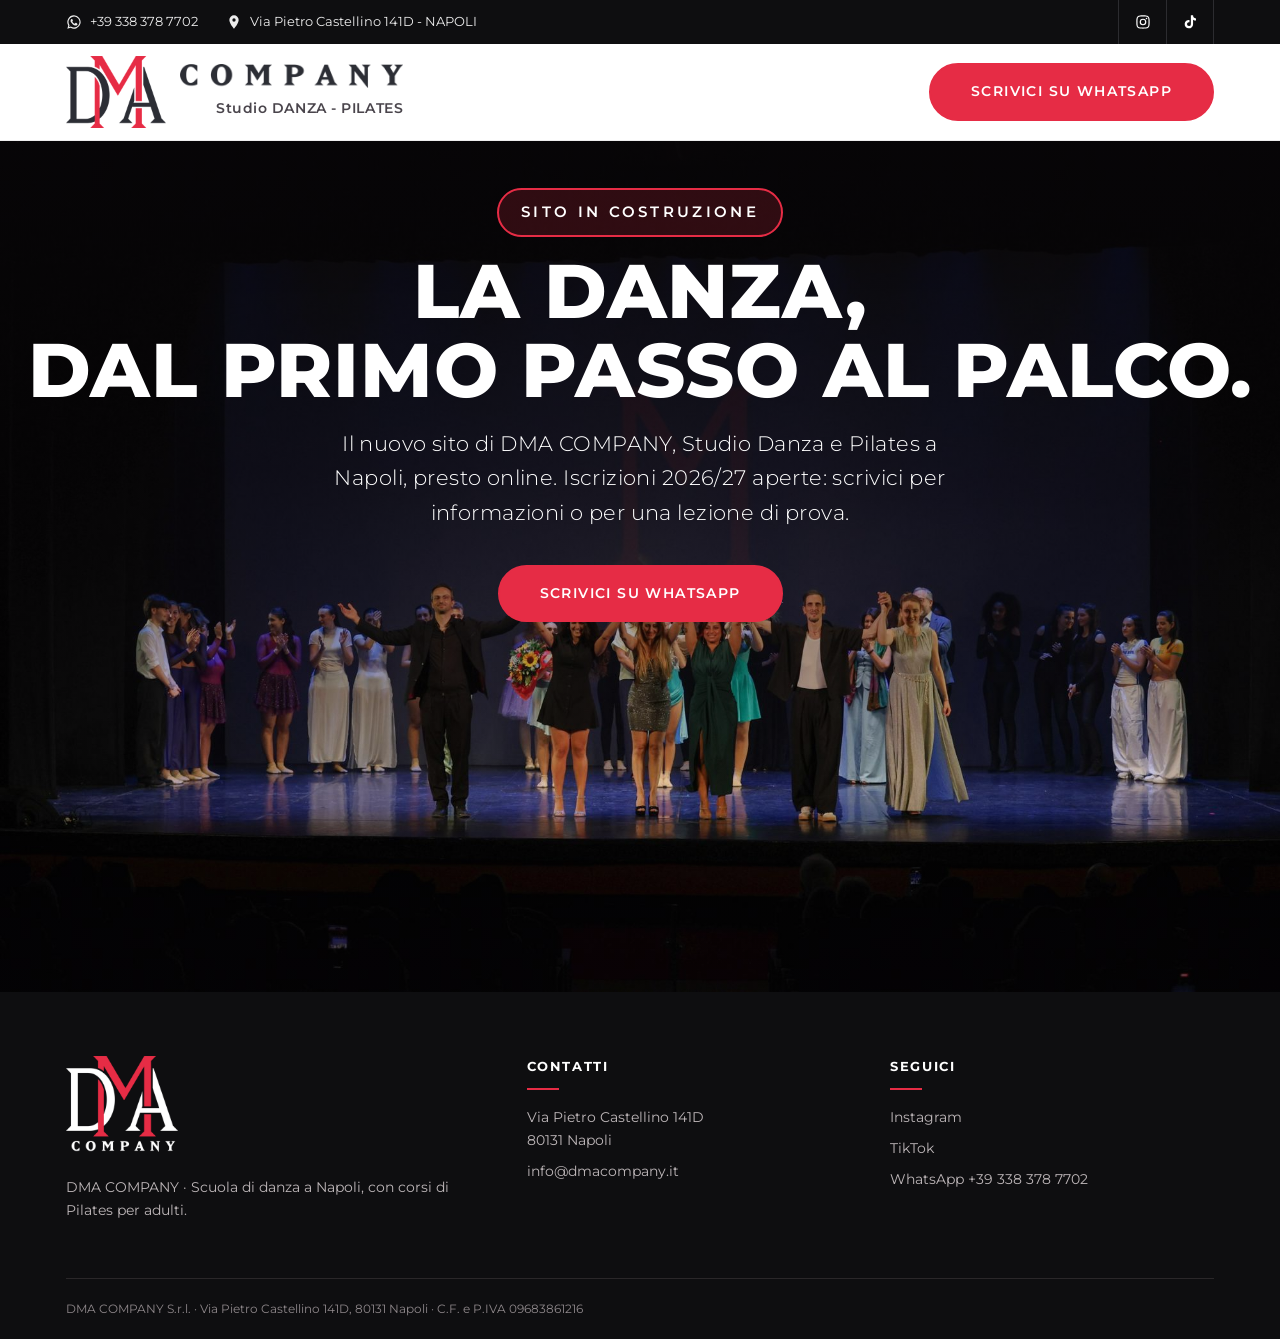
==== index.html @ 7ffc6284 "Studio DANZA - PILATES allineato a destra sotto COMPANY Co-Authored-By: Claude Opus 5.5 <noreply@ant" ====
<!doctype html>
<html lang="it">
<head>
<meta charset="utf-8">
<meta name="viewport" content="width=device-width,initial-scale=1,viewport-fit=cover">
<meta name="description" content="DMA COMPANY, scuola di danza a Napoli: classico, moderno, contemporaneo, hip hop, heels e Pilates. Sito in costruzione.">
<!doctype html><html lang="it"><meta charset="utf-8"><meta name="viewport" content="width=device-width,initial-scale=1">
<title>DMA COMPANY · Scuola di danza a Napoli</title>
<link rel="preconnect" href="https://fonts.googleapis.com">
<link rel="stylesheet" href="https://fonts.googleapis.com/css2?family=Montserrat:wght@300;400;500;600;700;800&display=swap">
<style>
:root{--ink:#17141A;--ink2:#5B5560;--bg:#FFFFFF;--bg2:#F7F3F3;--line:#E8E1E2;--rose:#E62C45;--rose-d:#C81E35;--on-rose:#FFFFFF;--bar:#0E0E10;--on-bar:#FFFFFF;--hero:#141012;--card:#FFFFFF}
@media (prefers-color-scheme:dark){:root:not([data-theme="light"]){--ink:#F3EEEF;--ink2:#B9B0B3;--bg:#141214;--bg2:#1C191B;--line:#2E2A2C;--card:#1E1B1D;--rose-d:#FF6B7D}}
:root[data-theme="dark"]{--ink:#F3EEEF;--ink2:#B9B0B3;--bg:#141214;--bg2:#1C191B;--line:#2E2A2C;--card:#1E1B1D;--rose-d:#FF6B7D}
*{box-sizing:border-box}
html{scroll-padding-top:110px}
body{margin:0;background:var(--bg);color:var(--ink);font:400 16px/1.65 Montserrat,system-ui,sans-serif}
body::before{content:"";position:fixed;inset:0 0 auto;height:env(safe-area-inset-top,0px);z-index:60;background:#111114}
a{color:var(--rose-d)}
input,select,button{font:inherit}
.wrap{max-width:1180px;margin:0 auto;padding-left:max(16px,env(safe-area-inset-left,0px));padding-right:max(16px,env(safe-area-inset-right,0px))}
.prev{position:sticky;top:env(safe-area-inset-top,0px);z-index:50;background:#2A2A30;color:#fff;font:600 13px system-ui,sans-serif;padding:8px max(16px,env(safe-area-inset-right,0px)) 8px max(16px,env(safe-area-inset-left,0px));display:flex;flex-wrap:wrap;gap:8px 16px;align-items:center;justify-content:space-between}
.prev nav{display:flex;gap:6px;flex-wrap:wrap}.prev a{padding:6px 12px;border-radius:999px;text-decoration:none;color:#fff}.prev a[aria-current]{background:#fff;color:#111}
.top{background:var(--bar);color:var(--on-bar);font-size:13px}
.top .wrap{display:flex;align-items:center;justify-content:space-between;gap:12px;min-height:44px;flex-wrap:wrap}
.top .info{display:flex;gap:6px 28px;flex-wrap:wrap;padding:6px 0}.top .info span{display:flex;align-items:center;gap:8px;opacity:.92}
.top .soc{display:flex;align-self:stretch}.top .soc a{display:grid;place-items:center;width:48px;color:#fff;border-left:1px solid #2C2C30}.top .soc a:last-child{border-right:1px solid #2C2C30}.top .soc a:hover{background:var(--rose);color:var(--on-rose)}
.top svg{width:16px;height:16px;fill:currentColor}
header.main{background:#FFFFFF;position:sticky;top:env(safe-area-inset-top,0px);z-index:40;box-shadow:0 1px 0 #EEE}
header.main .wrap{display:flex;align-items:center;justify-content:space-between;gap:16px;min-height:96px}
.brand{display:flex;align-items:center;gap:14px;text-decoration:none;color:#17141A}
.brand img{height:72px;width:auto;display:block}.brand img.word{height:24px;margin-bottom:2px}
.brand b{display:block;font-weight:700;font-size:26px;letter-spacing:.04em;line-height:1}
.brand>span{display:flex;flex-direction:column;width:max-content}.brand small{display:block;width:0;min-width:100%;font-size:14px;font-weight:600;letter-spacing:.04em;color:#4A454C;margin-top:7px;text-align:right;text-align-last:right;white-space:nowrap}
.menu{display:flex;gap:30px;list-style:none;margin:0;padding:0}
.menu a{color:#4A454C;text-decoration:none;text-transform:uppercase;letter-spacing:.08em;font-size:14px;font-weight:500;padding:8px 0;border-bottom:2px solid transparent}
.menu a:hover{color:#17141A;border-color:var(--rose)}
.burger{display:none;background:none;border:1px solid #DDD;border-radius:8px;width:46px;height:42px;color:#17141A;cursor:pointer}
.hero{position:relative;min-height:min(78vh,760px);display:grid;place-items:center;text-align:center;color:#fff;overflow:hidden;background:#0D0A0B url(hero.jpg) center top/cover no-repeat;align-items:start;min-height:max(620px,66.6vw)}
.hero::after{content:"";position:absolute;inset:0;background:linear-gradient(180deg,rgba(8,6,8,.82) 0%,rgba(8,6,8,.55) 42%,rgba(8,6,8,.12) 75%,rgba(8,6,8,.35) 100%)}@media (max-width:620px){.hero{background-position:center bottom;background-size:210% auto;min-height:0}.hero .in{padding-bottom:300px}}
.hero .ph{position:absolute;left:16px;bottom:14px;z-index:1;font-size:12px;opacity:.7;letter-spacing:.04em}
.hero .in{position:relative;z-index:2;padding:48px 16px 300px}
.hero .kick{text-transform:uppercase;letter-spacing:.3em;font-size:13px;font-weight:600;color:var(--rose)}
.hero h1{margin:14px 0 18px;font-weight:800;text-transform:uppercase;font-size:clamp(34px,6.2vw,76px);line-height:1.04;letter-spacing:.01em;text-wrap:balance}
.hero p{margin:0 auto 34px;max-width:620px;font-weight:300;font-size:clamp(17px,2vw,21px);letter-spacing:.02em}
.btn{display:inline-block;padding:15px 40px;border-radius:999px;background:var(--rose);color:var(--on-rose);text-decoration:none;text-transform:uppercase;letter-spacing:.1em;font-weight:600;font-size:14px;border:2px solid var(--rose);cursor:pointer}
.btn:hover{background:transparent;color:#fff}
.btn.ghost{background:transparent;color:#fff;border-color:#fff;margin-left:10px}.btn.ghost:hover{background:#fff;color:#111}
.btn.dark:hover{color:var(--ink)}
section{padding:96px 0}
.alt{background:var(--bg2)}
.head{text-align:center;max-width:680px;margin:0 auto 52px}
.head .kick{text-transform:uppercase;letter-spacing:.25em;font-size:12px;font-weight:600;color:var(--rose-d)}
.head h2{margin:10px 0 0;font-weight:700;text-transform:uppercase;font-size:clamp(26px,3.6vw,38px);letter-spacing:.02em;line-height:1.15}
.head h2::after{content:"";display:block;width:56px;height:3px;background:var(--rose);margin:18px auto 0}
.head p{color:var(--ink2);margin:18px 0 0}
.feat{display:grid;grid-template-columns:repeat(3,1fr);gap:28px}
.feat div{text-align:center;padding:10px 12px}
.feat .ic{width:76px;height:76px;margin:0 auto 18px;border-radius:50%;border:2px solid var(--rose);display:grid;place-items:center;color:var(--rose-d)}
.feat .ic svg{width:32px;height:32px;fill:none;stroke:currentColor;stroke-width:1.8}
.feat h3{margin:0 0 8px;text-transform:uppercase;font-size:17px;letter-spacing:.06em}
.feat p{margin:0;color:var(--ink2);font-size:15px}
.filters{display:flex;justify-content:center;gap:8px;flex-wrap:wrap;margin:-24px 0 36px}
.filt{padding:9px 20px;border-radius:999px;border:1px solid var(--line);background:transparent;color:var(--ink);text-transform:uppercase;letter-spacing:.08em;font-size:12px;font-weight:600;cursor:pointer}
.filt[aria-pressed="true"]{background:var(--rose);border-color:var(--rose);color:var(--on-rose)}
.grid{display:grid;grid-template-columns:repeat(3,1fr);gap:28px}
.grid article{background:var(--card);border:1px solid var(--line);overflow:hidden}
.grid .img{aspect-ratio:4/3;background:linear-gradient(135deg,#3A2A2B,#151112);display:grid;place-items:end start;padding:12px;color:#fff;font-size:12px;position:relative}
.grid .img .age{position:absolute;top:14px;right:14px;background:var(--rose);color:var(--on-rose);font-weight:700;font-size:12px;padding:5px 12px;border-radius:999px;text-transform:uppercase;letter-spacing:.06em}
.grid .txt{padding:24px}
.grid h3{margin:0 0 8px;text-transform:uppercase;font-size:18px;letter-spacing:.05em}
.grid p{margin:0 0 14px;color:var(--ink2);font-size:15px}
.grid small{display:block;padding-top:14px;border-top:1px solid var(--line);font-size:13px;color:var(--ink2)}
.tbl{overflow-x:auto;border:1px solid var(--line);background:var(--card)}
table{width:100%;border-collapse:collapse;min-width:640px;font-size:15px}
th{background:var(--bar);color:#fff;text-transform:uppercase;letter-spacing:.08em;font-size:12px;font-weight:600;padding:14px;text-align:left}
td{padding:14px;border-top:1px solid var(--line);color:var(--ink2)}td:first-child{color:var(--ink);font-weight:600}
.band{background:var(--bar);color:#fff;padding:80px 0}
.band .wrap{display:grid;grid-template-columns:1fr 1fr;gap:48px;align-items:center}
.band h2{margin:8px 0 14px;text-transform:uppercase;font-size:clamp(26px,3.4vw,38px);line-height:1.15}
.band .kick{color:var(--rose);text-transform:uppercase;letter-spacing:.25em;font-size:12px;font-weight:600}
.band p{color:#CFC8CA;margin:0}
form{display:grid;gap:14px}
label{display:grid;gap:6px;font-size:13px;font-weight:600;letter-spacing:.04em}
input,select{padding:13px 16px;border-radius:0;border:1px solid #3A3538;background:#1A1719;color:#fff}
input:focus,select:focus{outline:2px solid var(--rose);outline-offset:1px}
.chk{display:flex;gap:10px;align-items:flex-start;font-weight:400;font-size:13px;color:#CFC8CA}
.chk input{margin-top:3px}
.sent{border:1px solid var(--rose);padding:28px}.sent h3{margin:0 0 6px;text-transform:uppercase}
.saggio{display:grid;grid-template-columns:1.1fr 1fr;gap:0;align-items:stretch;background:var(--card);border:1px solid var(--line)}
.saggio .img{min-height:360px;background:radial-gradient(70% 80% at 40% 40%,#6A4038,#1A1213);color:#fff;font-size:12px;display:flex;align-items:flex-end;padding:14px}
.saggio .txt{padding:48px}
.saggio h2{margin:8px 0 14px;text-transform:uppercase;font-size:clamp(24px,3vw,34px);line-height:1.15}
.saggio .kick{color:var(--rose-d);text-transform:uppercase;letter-spacing:.25em;font-size:12px;font-weight:600}
.saggio p{color:var(--ink2)}
.steps{display:grid;grid-template-columns:repeat(4,1fr);gap:28px;counter-reset:s}
.steps div{background:var(--card);border:1px solid var(--line);padding:30px 24px;border-top:3px solid var(--rose)}
.steps b{display:block;font-size:42px;font-weight:800;color:var(--rose);line-height:1}
.steps h3{margin:12px 0 8px;text-transform:uppercase;font-size:16px;letter-spacing:.05em}
.steps p{margin:0;color:var(--ink2);font-size:14px}
.center{text-align:center;margin-top:40px}
.fam{display:grid;grid-template-columns:repeat(4,1fr);gap:20px;margin-top:8px}
.fam div{padding:22px;border:1px solid var(--line);background:var(--card)}
.fam h3{margin:0 0 6px;font-size:15px;text-transform:uppercase;letter-spacing:.05em}
.fam p{margin:0;font-size:14px;color:var(--ink2)}
footer{background:var(--bar);color:#BDB6B8;padding:64px 0 0;font-size:14px}
footer .cols{display:grid;grid-template-columns:1.3fr 1fr 1fr;gap:40px}
footer h4{color:#fff;text-transform:uppercase;letter-spacing:.12em;font-size:13px;margin:0 0 16px}
footer h4::after{content:"";display:block;width:32px;height:2px;background:var(--rose);margin-top:10px}
footer p{margin:0 0 8px}footer a{color:#BDB6B8;text-decoration:none}footer a:hover{color:var(--rose)}
footer .logo{display:inline-block;margin-bottom:16px}footer .logo img{height:96px;display:block}
footer .partner{display:flex;align-items:center;gap:14px;margin-top:22px;flex-wrap:wrap}footer .partner span{font-size:12px;text-transform:uppercase;letter-spacing:.14em;color:#8E878A}footer .partner img{height:60px;width:auto;display:block}footer .legal{border-top:1px solid #2A2729;margin-top:48px;padding:20px 0;font-size:12px;color:#8E878A}
@media (max-width:980px){
 .menu{display:none;position:absolute;left:0;right:0;top:100%;background:#fff;flex-direction:column;gap:0;padding:8px 16px 16px;box-shadow:0 10px 20px rgba(0,0,0,.08)}
 .menu.open{display:flex}.menu a{display:block;padding:12px 0;border-bottom:1px solid #F0EAEA}
 .burger{display:grid;place-items:center}
 header.main .cta{display:none}
 .grid,.feat{grid-template-columns:1fr 1fr}.steps,.fam{grid-template-columns:1fr 1fr}
 .band .wrap,.saggio{grid-template-columns:1fr}
 footer .cols{grid-template-columns:1fr 1fr}
}
@media (max-width:620px){
 section{padding:64px 0}
 .top .info span.h{display:none}
 header.main .wrap{min-height:76px}.brand img{height:54px}.brand img.word{height:18px}.brand b{font-size:20px}.brand small{font-size:11.5px;letter-spacing:.05em;margin-top:5px}
 .grid,.feat,.steps,.fam,footer .cols{grid-template-columns:1fr}
 .saggio .txt{padding:28px 20px}
 .btn.ghost{margin:12px 0 0}
 .top .soc a{width:42px}
 .top .wrap{flex-wrap:nowrap}.top .info{flex-direction:column;gap:2px;font-size:12px}
}
</style>
</head>
<body>
<div id="root">
<div class="top"><div class="wrap">
 <div class="info">
  <a href="https://wa.me/393383787702" style="color:inherit;text-decoration:none"><span><svg viewBox="0 0 24 24"><path d="M12 2a10 10 0 0 0-8.6 15.1L2 22l5-1.3A10 10 0 1 0 12 2zm0 18.2a8.2 8.2 0 0 1-4.2-1.2l-.3-.2-3 .8.8-2.9-.2-.3A8.2 8.2 0 1 1 12 20.2zm4.5-6.1c-.2-.1-1.5-.7-1.7-.8-.2-.1-.4-.1-.6.1l-.8 1c-.1.2-.3.2-.5.1a6.7 6.7 0 0 1-3.3-2.9c-.3-.4.2-.4.7-1.4.1-.2 0-.3 0-.4l-.8-1.8c-.2-.5-.4-.4-.6-.4h-.5a1 1 0 0 0-.7.3 3 3 0 0 0-.9 2.2c0 1.3.9 2.5 1 2.7.1.2 1.8 2.8 4.4 3.9 1.6.7 2.3.8 3.1.6.5-.1 1.5-.6 1.7-1.2.2-.6.2-1.1.2-1.2-.1-.1-.3-.2-.6-.3z"/></svg>+39 338 378 7702</span></a>
  <a href="https://maps.google.com/?q=Via+Pietro+Castellino+141D+Napoli" style="color:inherit;text-decoration:none"><span><svg viewBox="0 0 24 24"><path d="M12 2a7 7 0 0 0-7 7c0 5.2 7 13 7 13s7-7.8 7-13a7 7 0 0 0-7-7zm0 9.5A2.5 2.5 0 1 1 12 6.5a2.5 2.5 0 0 1 0 5z"/></svg>Via Pietro Castellino 141D - NAPOLI</span></a>
 </div>
 <div class="soc">
  <a href="https://www.instagram.com/dmacompanysrl/" aria-label="Instagram"><svg viewBox="0 0 24 24"><path d="M12 7a5 5 0 1 0 0 10 5 5 0 0 0 0-10zm0 8.2a3.2 3.2 0 1 1 0-6.4 3.2 3.2 0 0 1 0 6.4zM17.3 5.5a1.2 1.2 0 1 0 0 2.4 1.2 1.2 0 0 0 0-2.4zM12 2c-2.7 0-3 0-4.1.1C4.3 2.3 2.3 4.3 2.1 7.9 2 9 2 9.3 2 12s0 3 .1 4.1c.2 3.6 2.2 5.6 5.8 5.8 1.1.1 1.4.1 4.1.1s3 0 4.1-.1c3.6-.2 5.6-2.2 5.8-5.8.1-1.1.1-1.4.1-4.1s0-3-.1-4.1c-.2-3.6-2.2-5.6-5.8-5.8C15 2 14.7 2 12 2zm0 1.8c2.7 0 3 0 4 .1 2.7.1 4 1.4 4.1 4.1.1 1 .1 1.3.1 4s0 3-.1 4c-.1 2.7-1.4 4-4.1 4.1-1 .1-1.3.1-4 .1s-3 0-4-.1c-2.7-.1-4-1.4-4.1-4.1-.1-1-.1-1.3-.1-4s0-3 .1-4C4 5.3 5.3 4 8 3.9c1-.1 1.3-.1 4-.1z"/></svg></a>
  <a href="https://www.tiktok.com/@dma.company.srl" aria-label="TikTok"><svg viewBox="0 0 24 24"><path d="M16.6 2h-3.3v13.2a2.9 2.9 0 1 1-2.1-2.8V9a6.3 6.3 0 1 0 5.4 6.2V8.5a8 8 0 0 0 4.4 1.4V6.6a4.6 4.6 0 0 1-4.4-4.6z"/></svg></a>
 </div>
</div></div>

<header class="main"><div class="wrap" style="position:relative">
 <a class="brand" href="#"><img src="[data-uri]" alt="Logo DMA COMPANY"><span><b><img class="word" src="[data-uri]" alt="COMPANY"></b><small>Studio DANZA - PILATES</small></span></a>
 <a class="btn cta" href="https://wa.me/393383787702">Scrivici su WhatsApp</a>
 
</div></header>

<div class="hero" id="home">
 <div class="in">
  <div class="kick" style="display:inline-block;border:2px solid var(--rose);color:#fff;background:rgba(230,44,69,.18);padding:10px 22px;border-radius:999px;font-size:15px;letter-spacing:.22em">Sito in costruzione</div>
  <h1>La danza,<br>dal primo passo al palco.</h1>
  <p>Il nuovo sito di DMA COMPANY, Studio Danza e Pilates a Napoli, presto online. Iscrizioni 2026/27 aperte: scrivici per informazioni o per una lezione di prova.</p>
  <a class="btn" href="https://wa.me/393383787702">Scrivici su WhatsApp</a>
 </div>
</div>
<footer id="contatti"><div class="wrap">
 <div class="cols">
  <div><span class="logo"><img src="[data-uri]" alt="Logo DMA COMPANY"></span><p>DMA COMPANY · Scuola di danza a Napoli, con corsi di Pilates per adulti.</p></div>
  <div><h4>Contatti</h4><p>Via Pietro Castellino 141D<br>80131 Napoli</p><p><a href="mailto:info@dmacompany.it">info@dmacompany.it</a></p></div>
  <div><h4>Seguici</h4><p><a href="https://www.instagram.com/dmacompanysrl/">Instagram</a></p><p><a href="https://www.tiktok.com/@dma.company.srl">TikTok</a></p><p><a href="https://wa.me/393383787702">WhatsApp +39 338 378 7702</a></p></div>
 </div>
 <div class="legal">DMA COMPANY S.r.l. · Via Pietro Castellino 141D, 80131 Napoli · C.F. e P.IVA 09683861216</div>
</div></footer>
</div>
</body>
</html>
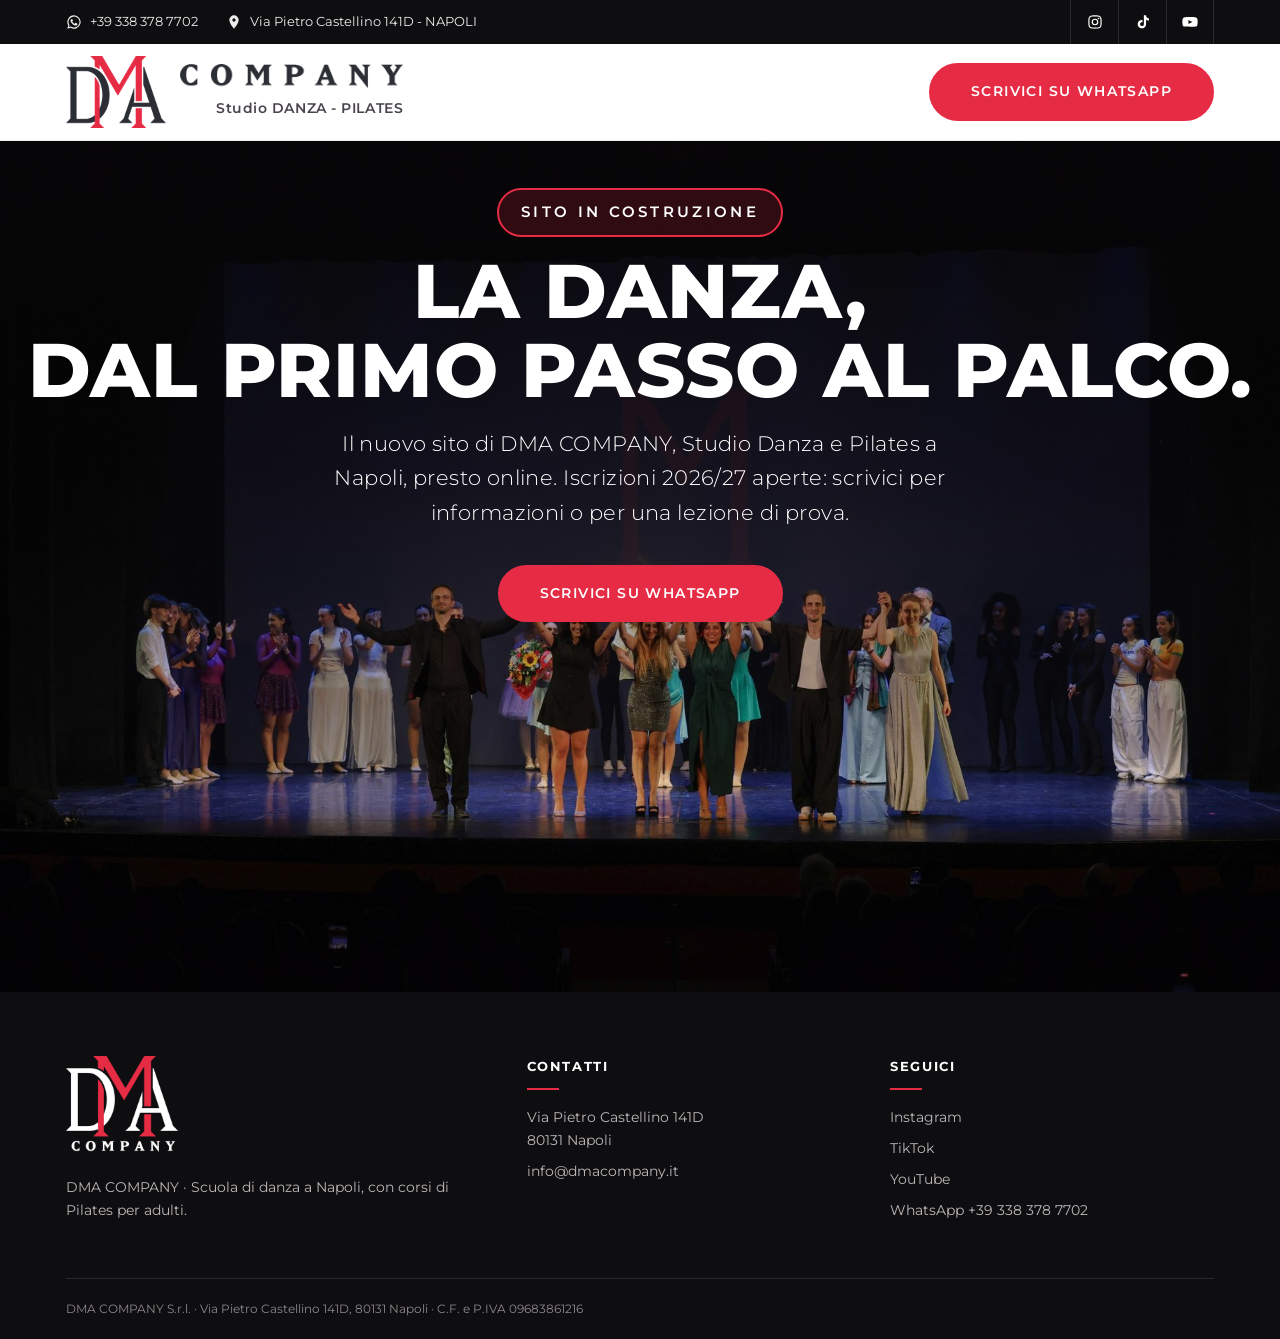
==== commit 394b2539: "Canale YouTube nella barra e nel piè di pagina Co-Authored-By: Claude Opus 5.5 <noreply@anthropic.co" ====
--- a/index.html
+++ b/index.html
@@ -141,6 +141,7 @@
  <div class="soc">
   <a href="https://www.instagram.com/dmacompanysrl/" aria-label="Instagram"><svg viewBox="0 0 24 24"><path d="M12 7a5 5 0 1 0 0 10 5 5 0 0 0 0-10zm0 8.2a3.2 3.2 0 1 1 0-6.4 3.2 3.2 0 0 1 0 6.4zM17.3 5.5a1.2 1.2 0 1 0 0 2.4 1.2 1.2 0 0 0 0-2.4zM12 2c-2.7 0-3 0-4.1.1C4.3 2.3 2.3 4.3 2.1 7.9 2 9 2 9.3 2 12s0 3 .1 4.1c.2 3.6 2.2 5.6 5.8 5.8 1.1.1 1.4.1 4.1.1s3 0 4.1-.1c3.6-.2 5.6-2.2 5.8-5.8.1-1.1.1-1.4.1-4.1s0-3-.1-4.1c-.2-3.6-2.2-5.6-5.8-5.8C15 2 14.7 2 12 2zm0 1.8c2.7 0 3 0 4 .1 2.7.1 4 1.4 4.1 4.1.1 1 .1 1.3.1 4s0 3-.1 4c-.1 2.7-1.4 4-4.1 4.1-1 .1-1.3.1-4 .1s-3 0-4-.1c-2.7-.1-4-1.4-4.1-4.1-.1-1-.1-1.3-.1-4s0-3 .1-4C4 5.3 5.3 4 8 3.9c1-.1 1.3-.1 4-.1z"/></svg></a>
   <a href="https://www.tiktok.com/@dma.company.srl" aria-label="TikTok"><svg viewBox="0 0 24 24"><path d="M16.6 2h-3.3v13.2a2.9 2.9 0 1 1-2.1-2.8V9a6.3 6.3 0 1 0 5.4 6.2V8.5a8 8 0 0 0 4.4 1.4V6.6a4.6 4.6 0 0 1-4.4-4.6z"/></svg></a>
+  <a href="https://www.youtube.com/@DMACOMPANY-z7q" aria-label="YouTube" class="yt"><svg viewBox="0 0 24 24"><path d="M23 7.2a3 3 0 0 0-2.1-2.1C19 4.6 12 4.6 12 4.6s-7 0-8.9.5A3 3 0 0 0 1 7.2 31 31 0 0 0 .5 12a31 31 0 0 0 .5 4.8 3 3 0 0 0 2.1 2.1c1.9.5 8.9.5 8.9.5s7 0 8.9-.5a3 3 0 0 0 2.1-2.1 31 31 0 0 0 .5-4.8 31 31 0 0 0-.5-4.8zM9.7 15.1V8.9L15.5 12z"/></svg></a>
  </div>
 </div></div>
 
@@ -162,7 +163,7 @@
  <div class="cols">
   <div><span class="logo"><img src="[data-uri]" alt="Logo DMA COMPANY"></span><p>DMA COMPANY · Scuola di danza a Napoli, con corsi di Pilates per adulti.</p></div>
   <div><h4>Contatti</h4><p>Via Pietro Castellino 141D<br>80131 Napoli</p><p><a href="mailto:info@dmacompany.it">info@dmacompany.it</a></p></div>
-  <div><h4>Seguici</h4><p><a href="https://www.instagram.com/dmacompanysrl/">Instagram</a></p><p><a href="https://www.tiktok.com/@dma.company.srl">TikTok</a></p><p><a href="https://wa.me/393383787702">WhatsApp +39 338 378 7702</a></p></div>
+  <div><h4>Seguici</h4><p><a href="https://www.instagram.com/dmacompanysrl/">Instagram</a></p><p><a href="https://www.tiktok.com/@dma.company.srl">TikTok</a></p><p><a href="https://www.youtube.com/@DMACOMPANY-z7q">YouTube</a></p><p><a href="https://wa.me/393383787702">WhatsApp +39 338 378 7702</a></p></div>
  </div>
  <div class="legal">DMA COMPANY S.r.l. · Via Pietro Castellino 141D, 80131 Napoli · C.F. e P.IVA 09683861216</div>
 </div></footer>
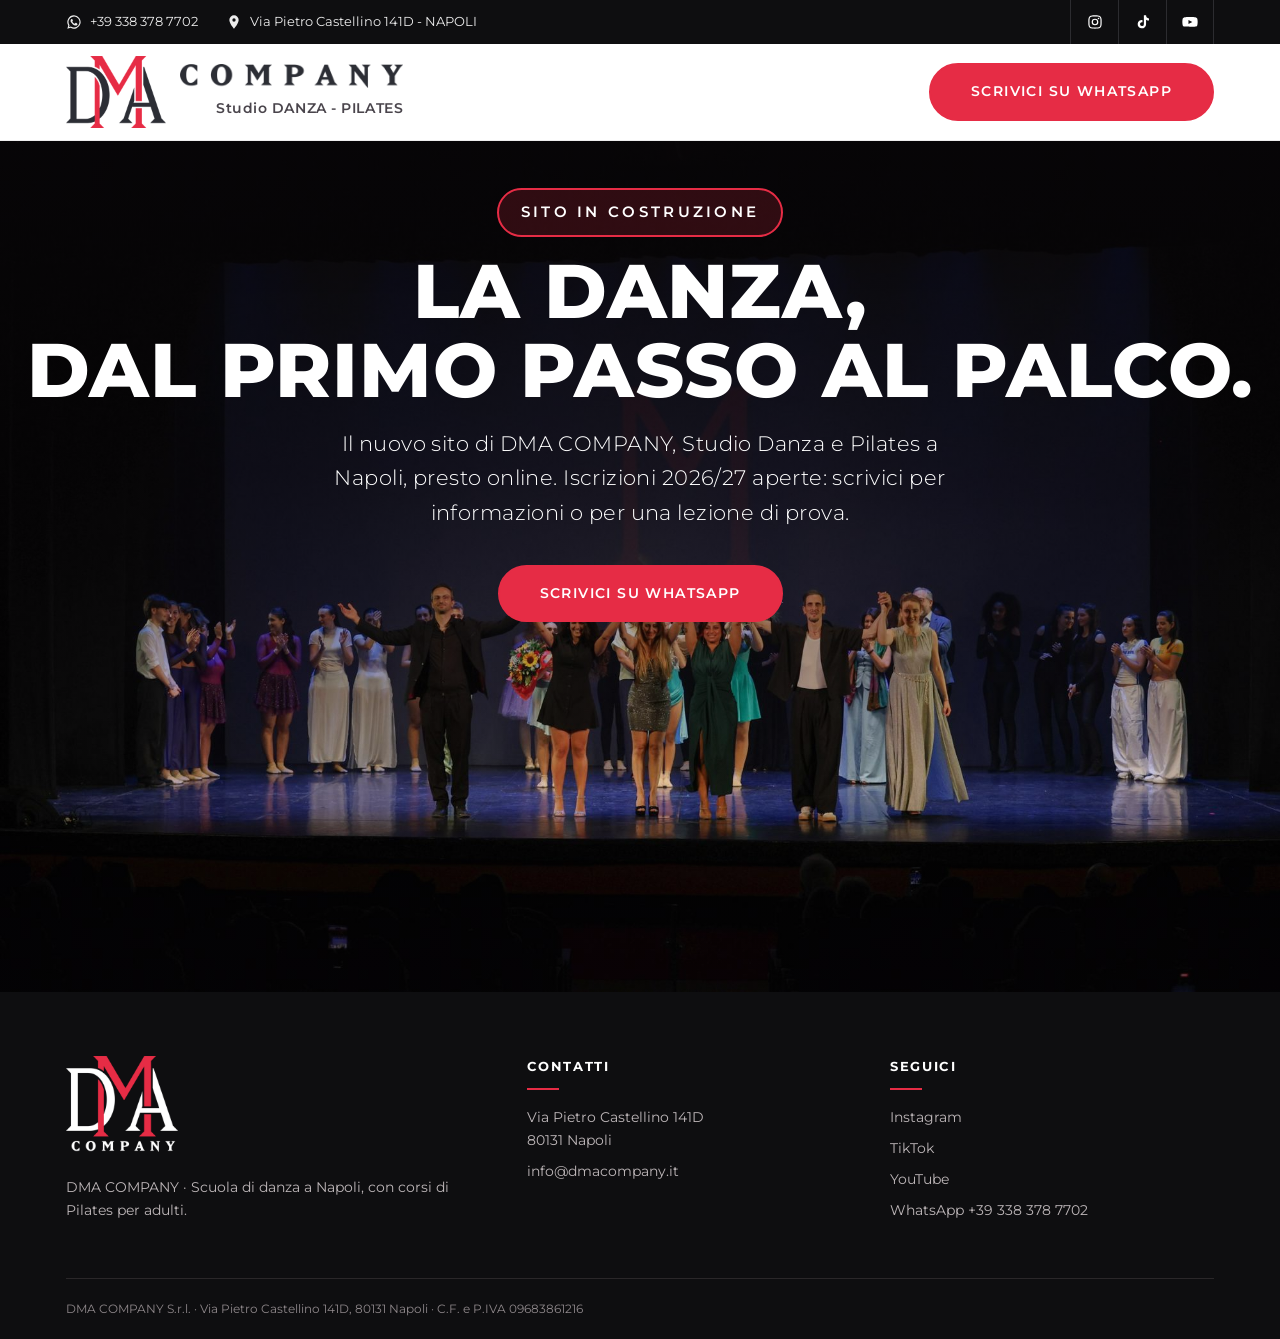
==== commit 9e3ed567: "Pagina privacy e cookie, carattere ospitato sul sito, mappa al clic, testi anteprima aggiornati Co-A" ====
--- a/index.html
+++ b/index.html
@@ -6,8 +6,7 @@
 <meta name="description" content="DMA COMPANY, scuola di danza a Napoli: classico, moderno, contemporaneo, hip hop, heels e Pilates. Sito in costruzione.">
 <!doctype html><html lang="it"><meta charset="utf-8"><meta name="viewport" content="width=device-width,initial-scale=1">
 <title>DMA COMPANY · Scuola di danza a Napoli</title>
-<link rel="preconnect" href="https://fonts.googleapis.com">
-<link rel="stylesheet" href="https://fonts.googleapis.com/css2?family=Montserrat:wght@300;400;500;600;700;800&display=swap">
+<link rel="stylesheet" href="/fonts/montserrat.css">
 <style>
 :root{--ink:#17141A;--ink2:#5B5560;--bg:#FFFFFF;--bg2:#F7F3F3;--line:#E8E1E2;--rose:#E62C45;--rose-d:#C81E35;--on-rose:#FFFFFF;--bar:#0E0E10;--on-bar:#FFFFFF;--hero:#141012;--card:#FFFFFF}
 @media (prefers-color-scheme:dark){:root:not([data-theme="light"]){--ink:#F3EEEF;--ink2:#B9B0B3;--bg:#141214;--bg2:#1C191B;--line:#2E2A2C;--card:#1E1B1D;--rose-d:#FF6B7D}}
@@ -141,7 +140,7 @@
  <div class="soc">
   <a href="https://www.instagram.com/dmacompanysrl/" aria-label="Instagram"><svg viewBox="0 0 24 24"><path d="M12 7a5 5 0 1 0 0 10 5 5 0 0 0 0-10zm0 8.2a3.2 3.2 0 1 1 0-6.4 3.2 3.2 0 0 1 0 6.4zM17.3 5.5a1.2 1.2 0 1 0 0 2.4 1.2 1.2 0 0 0 0-2.4zM12 2c-2.7 0-3 0-4.1.1C4.3 2.3 2.3 4.3 2.1 7.9 2 9 2 9.3 2 12s0 3 .1 4.1c.2 3.6 2.2 5.6 5.8 5.8 1.1.1 1.4.1 4.1.1s3 0 4.1-.1c3.6-.2 5.6-2.2 5.8-5.8.1-1.1.1-1.4.1-4.1s0-3-.1-4.1c-.2-3.6-2.2-5.6-5.8-5.8C15 2 14.7 2 12 2zm0 1.8c2.7 0 3 0 4 .1 2.7.1 4 1.4 4.1 4.1.1 1 .1 1.3.1 4s0 3-.1 4c-.1 2.7-1.4 4-4.1 4.1-1 .1-1.3.1-4 .1s-3 0-4-.1c-2.7-.1-4-1.4-4.1-4.1-.1-1-.1-1.3-.1-4s0-3 .1-4C4 5.3 5.3 4 8 3.9c1-.1 1.3-.1 4-.1z"/></svg></a>
   <a href="https://www.tiktok.com/@dma.company.srl" aria-label="TikTok"><svg viewBox="0 0 24 24"><path d="M16.6 2h-3.3v13.2a2.9 2.9 0 1 1-2.1-2.8V9a6.3 6.3 0 1 0 5.4 6.2V8.5a8 8 0 0 0 4.4 1.4V6.6a4.6 4.6 0 0 1-4.4-4.6z"/></svg></a>
-  <a href="https://www.youtube.com/@DMACOMPANY-z7q" aria-label="YouTube" class="yt"><svg viewBox="0 0 24 24"><path d="M23 7.2a3 3 0 0 0-2.1-2.1C19 4.6 12 4.6 12 4.6s-7 0-8.9.5A3 3 0 0 0 1 7.2 31 31 0 0 0 .5 12a31 31 0 0 0 .5 4.8 3 3 0 0 0 2.1 2.1c1.9.5 8.9.5 8.9.5s7 0 8.9-.5a3 3 0 0 0 2.1-2.1 31 31 0 0 0 .5-4.8 31 31 0 0 0-.5-4.8zM9.7 15.1V8.9L15.5 12z"/></svg></a>
+  <a href="https://www.youtube.com/@dmacompanynapoli" aria-label="YouTube" class="yt"><svg viewBox="0 0 24 24"><path d="M23 7.2a3 3 0 0 0-2.1-2.1C19 4.6 12 4.6 12 4.6s-7 0-8.9.5A3 3 0 0 0 1 7.2 31 31 0 0 0 .5 12a31 31 0 0 0 .5 4.8 3 3 0 0 0 2.1 2.1c1.9.5 8.9.5 8.9.5s7 0 8.9-.5a3 3 0 0 0 2.1-2.1 31 31 0 0 0 .5-4.8 31 31 0 0 0-.5-4.8zM9.7 15.1V8.9L15.5 12z"/></svg></a>
  </div>
 </div></div>
 
@@ -163,7 +162,7 @@
  <div class="cols">
   <div><span class="logo"><img src="[data-uri]" alt="Logo DMA COMPANY"></span><p>DMA COMPANY · Scuola di danza a Napoli, con corsi di Pilates per adulti.</p></div>
   <div><h4>Contatti</h4><p>Via Pietro Castellino 141D<br>80131 Napoli</p><p><a href="mailto:info@dmacompany.it">info@dmacompany.it</a></p></div>
-  <div><h4>Seguici</h4><p><a href="https://www.instagram.com/dmacompanysrl/">Instagram</a></p><p><a href="https://www.tiktok.com/@dma.company.srl">TikTok</a></p><p><a href="https://www.youtube.com/@DMACOMPANY-z7q">YouTube</a></p><p><a href="https://wa.me/393383787702">WhatsApp +39 338 378 7702</a></p></div>
+  <div><h4>Seguici</h4><p><a href="https://www.instagram.com/dmacompanysrl/">Instagram</a></p><p><a href="https://www.tiktok.com/@dma.company.srl">TikTok</a></p><p><a href="https://www.youtube.com/@dmacompanynapoli">YouTube</a></p><p><a href="https://wa.me/393383787702">WhatsApp +39 338 378 7702</a></p></div>
  </div>
  <div class="legal">DMA COMPANY S.r.l. · Via Pietro Castellino 141D, 80131 Napoli · C.F. e P.IVA 09683861216</div>
 </div></footer>
--- a/fonts/montserrat.css
+++ b/fonts/montserrat.css
@@ -0,0 +1,7 @@
+/* Montserrat (SIL Open Font License) – ospitato sul sito, nessuna richiesta a Google */
+@font-face{font-family:'Montserrat';font-style:normal;font-weight:300;font-display:swap;src:url(/fonts/montserrat-latin-300-normal.woff2) format('woff2');unicode-range:U+0000-00FF,U+0131,U+0152-0153,U+02BB-02BC,U+02C6,U+02DA,U+02DC,U+0304,U+0308,U+0329,U+2000-206F,U+2074,U+20AC,U+2122,U+2191,U+2193,U+2212,U+2215,U+FEFF,U+FFFD}
+@font-face{font-family:'Montserrat';font-style:normal;font-weight:400;font-display:swap;src:url(/fonts/montserrat-latin-400-normal.woff2) format('woff2');unicode-range:U+0000-00FF,U+0131,U+0152-0153,U+02BB-02BC,U+02C6,U+02DA,U+02DC,U+0304,U+0308,U+0329,U+2000-206F,U+2074,U+20AC,U+2122,U+2191,U+2193,U+2212,U+2215,U+FEFF,U+FFFD}
+@font-face{font-family:'Montserrat';font-style:normal;font-weight:500;font-display:swap;src:url(/fonts/montserrat-latin-500-normal.woff2) format('woff2');unicode-range:U+0000-00FF,U+0131,U+0152-0153,U+02BB-02BC,U+02C6,U+02DA,U+02DC,U+0304,U+0308,U+0329,U+2000-206F,U+2074,U+20AC,U+2122,U+2191,U+2193,U+2212,U+2215,U+FEFF,U+FFFD}
+@font-face{font-family:'Montserrat';font-style:normal;font-weight:600;font-display:swap;src:url(/fonts/montserrat-latin-600-normal.woff2) format('woff2');unicode-range:U+0000-00FF,U+0131,U+0152-0153,U+02BB-02BC,U+02C6,U+02DA,U+02DC,U+0304,U+0308,U+0329,U+2000-206F,U+2074,U+20AC,U+2122,U+2191,U+2193,U+2212,U+2215,U+FEFF,U+FFFD}
+@font-face{font-family:'Montserrat';font-style:normal;font-weight:700;font-display:swap;src:url(/fonts/montserrat-latin-700-normal.woff2) format('woff2');unicode-range:U+0000-00FF,U+0131,U+0152-0153,U+02BB-02BC,U+02C6,U+02DA,U+02DC,U+0304,U+0308,U+0329,U+2000-206F,U+2074,U+20AC,U+2122,U+2191,U+2193,U+2212,U+2215,U+FEFF,U+FFFD}
+@font-face{font-family:'Montserrat';font-style:normal;font-weight:800;font-display:swap;src:url(/fonts/montserrat-latin-800-normal.woff2) format('woff2');unicode-range:U+0000-00FF,U+0131,U+0152-0153,U+02BB-02BC,U+02C6,U+02DA,U+02DC,U+0304,U+0308,U+0329,U+2000-206F,U+2074,U+20AC,U+2122,U+2191,U+2193,U+2212,U+2215,U+FEFF,U+FFFD}
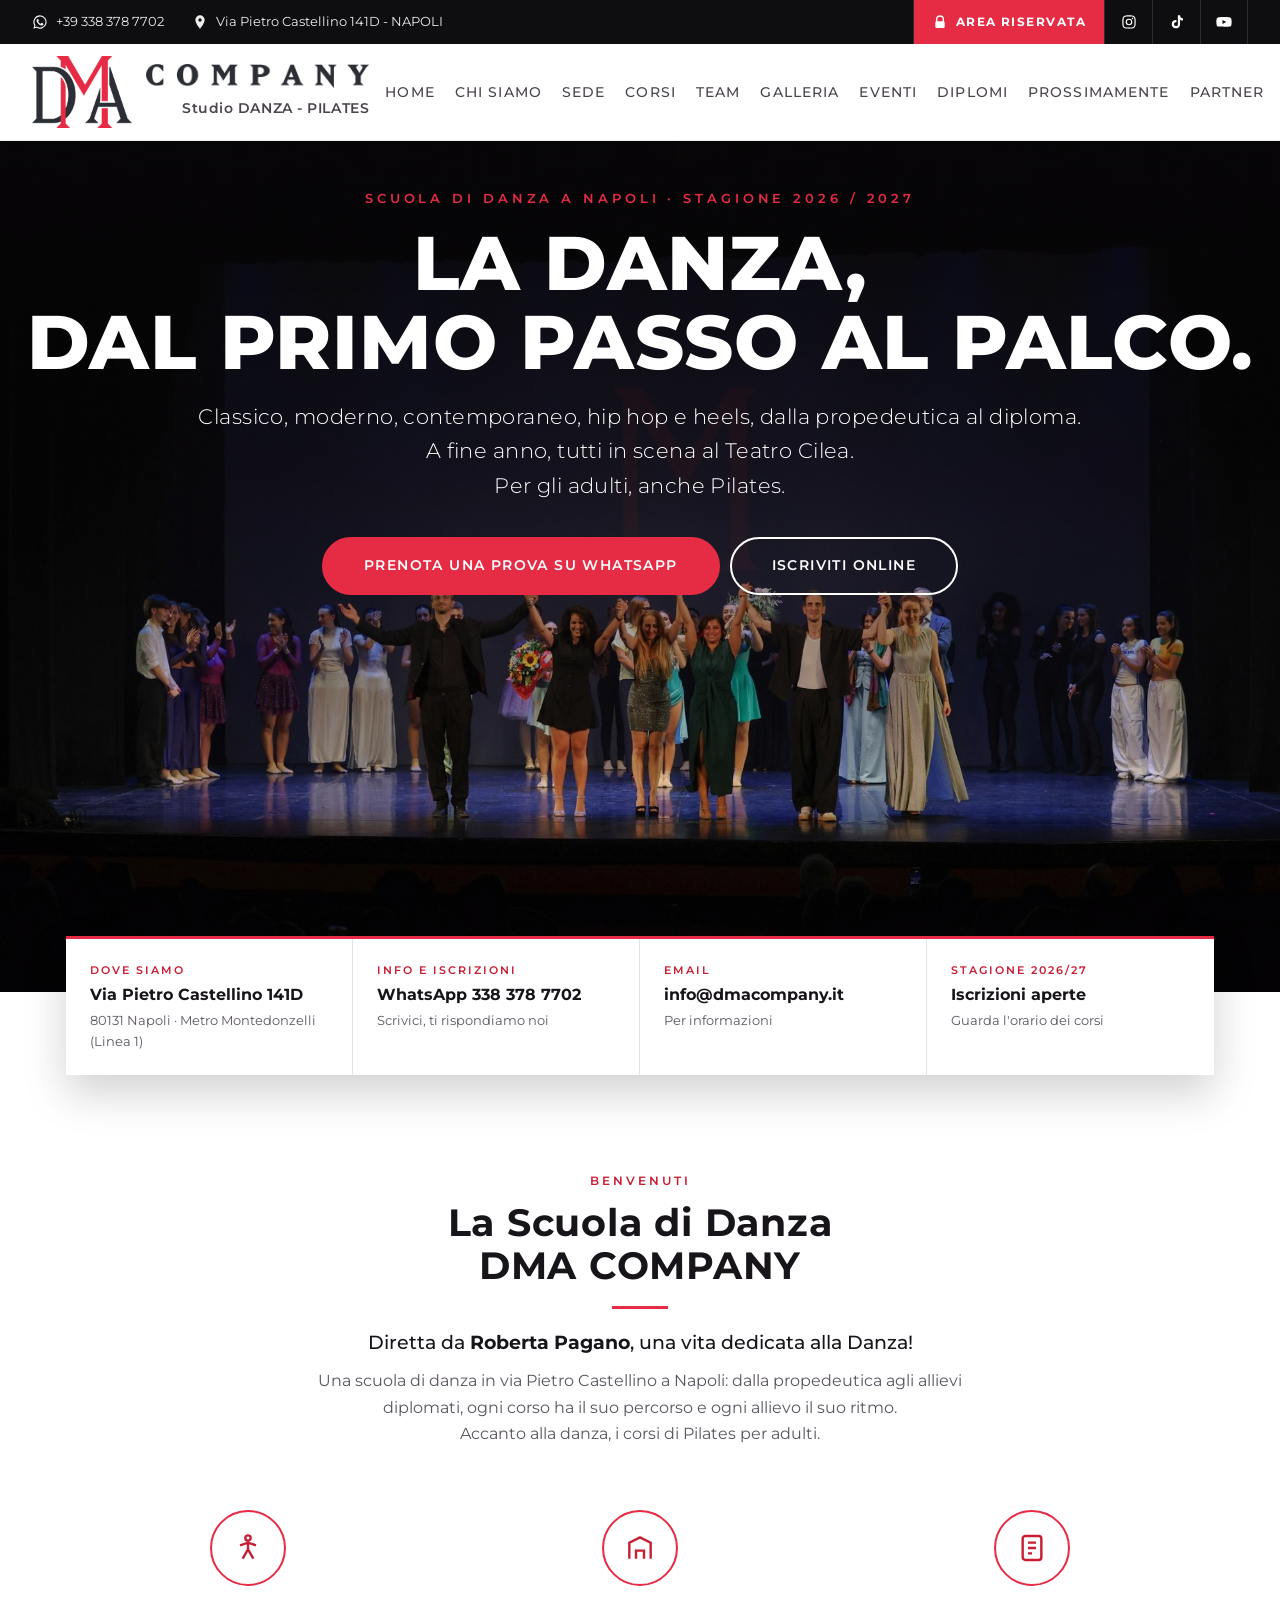
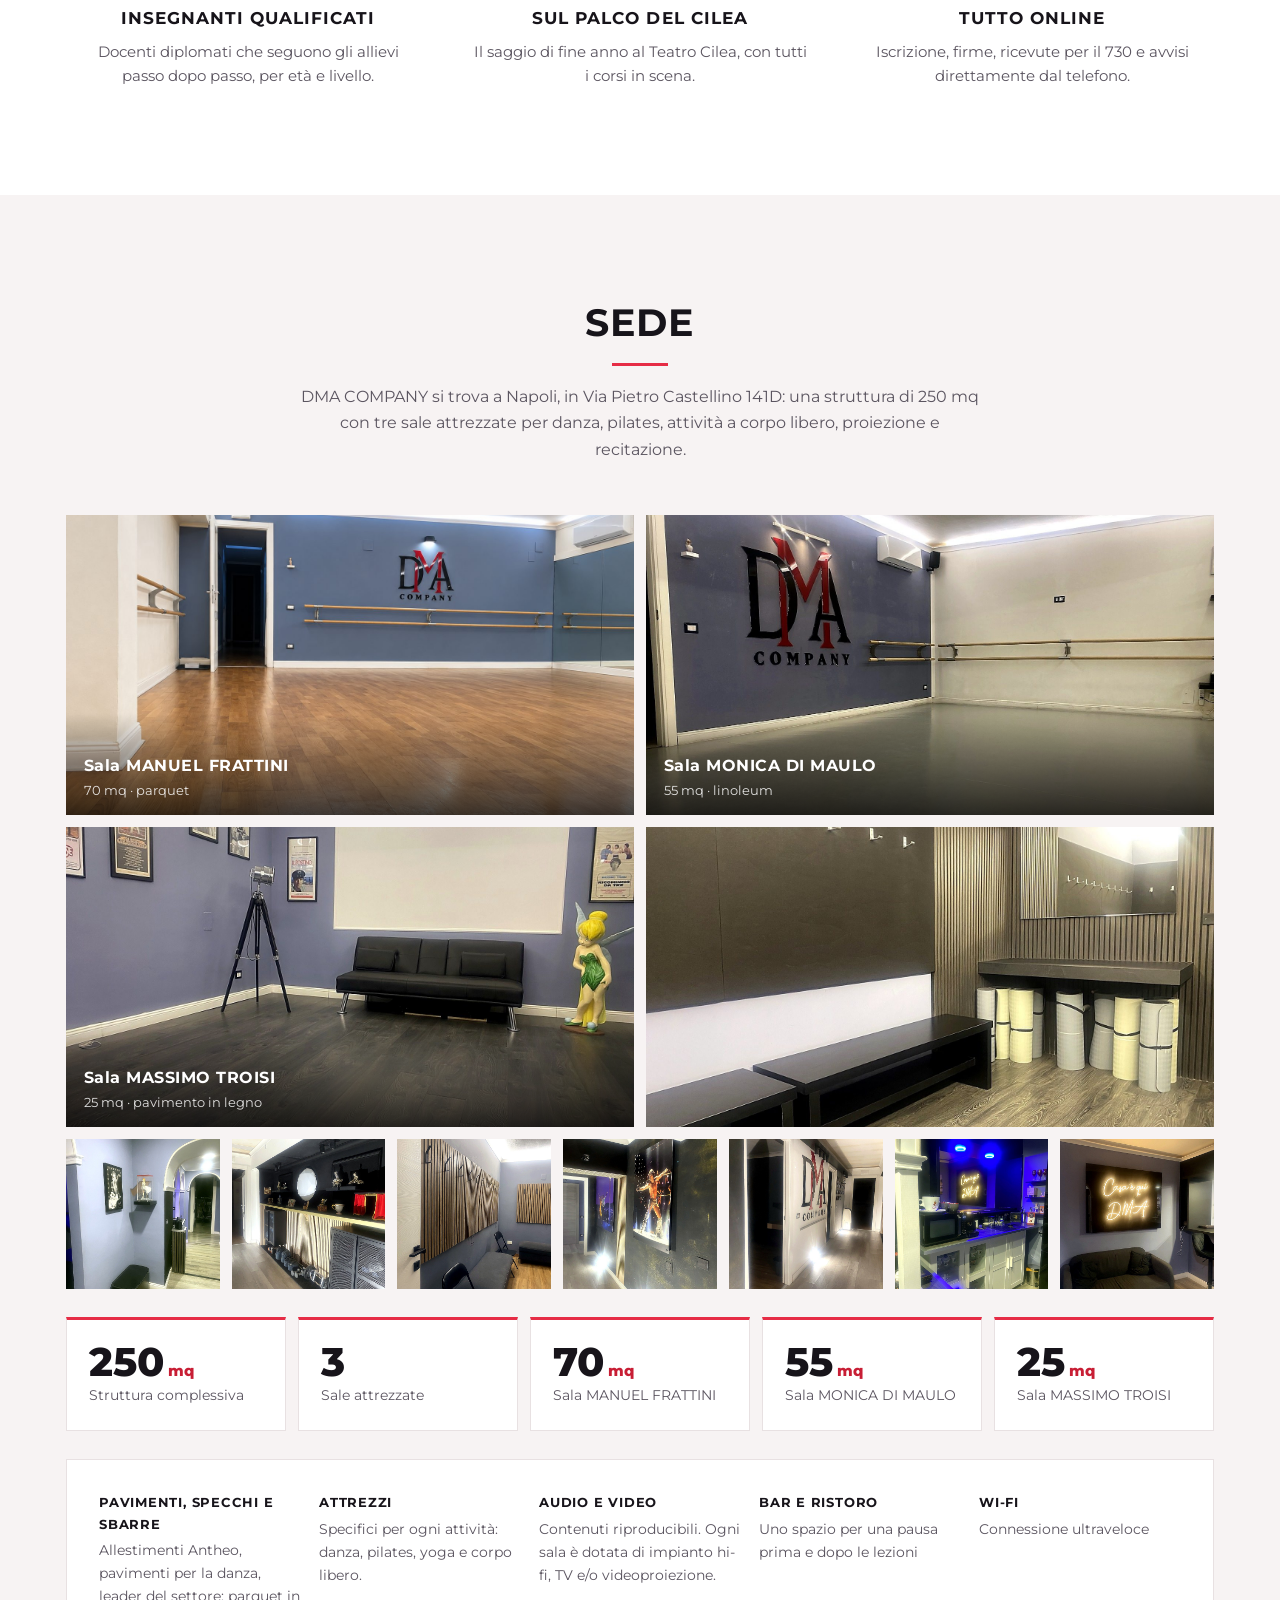
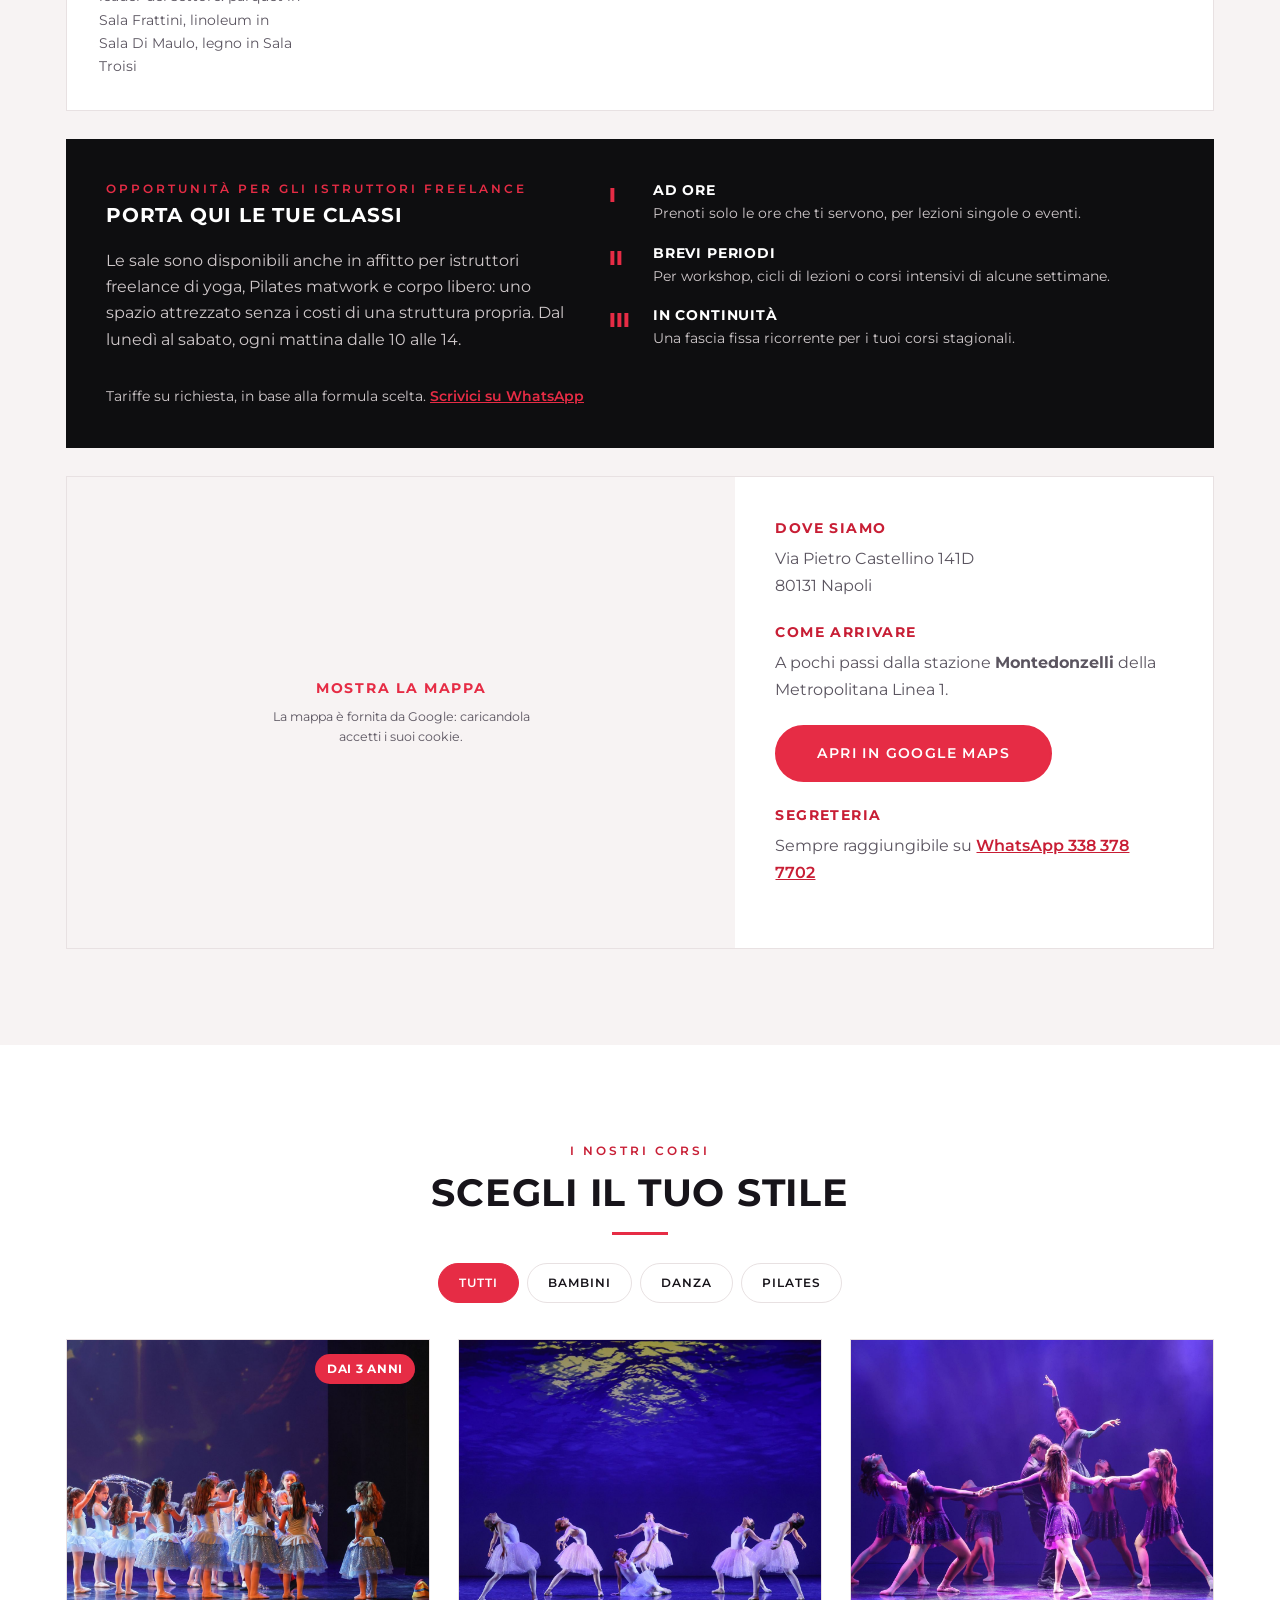
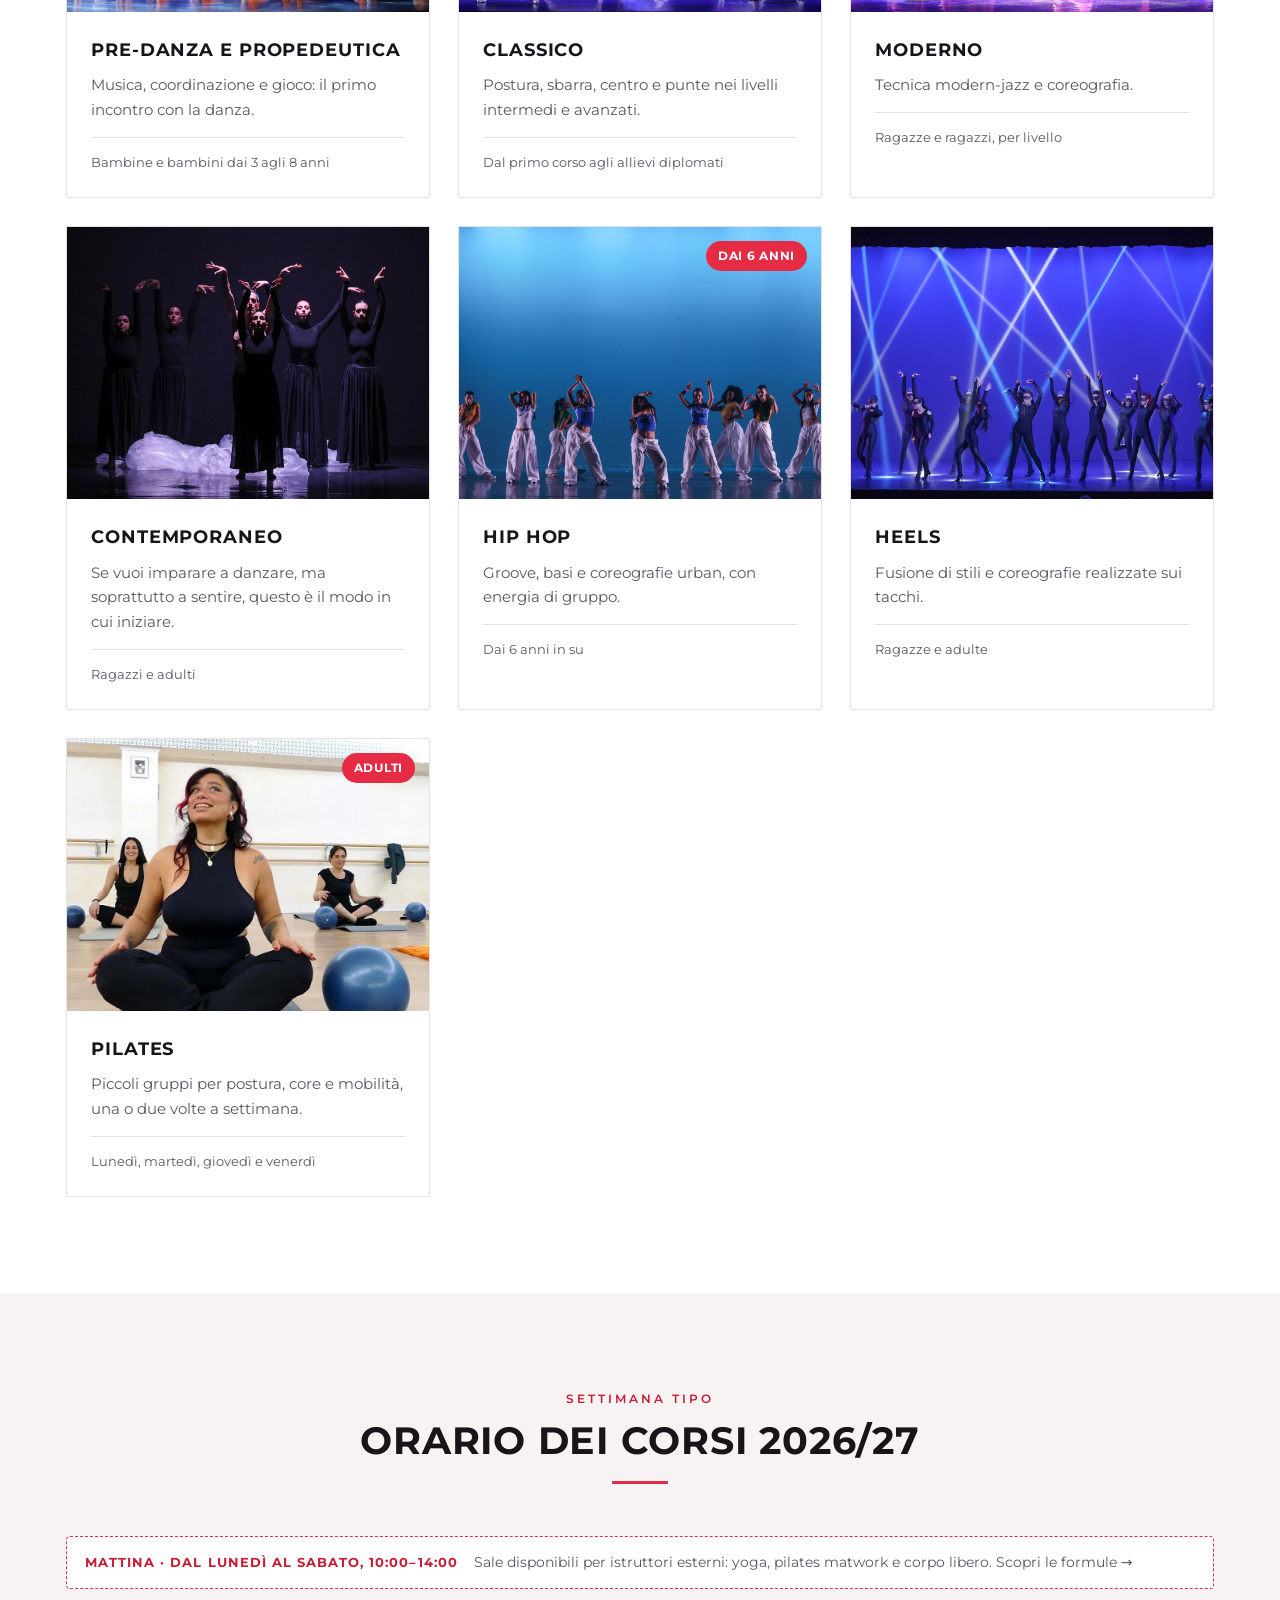
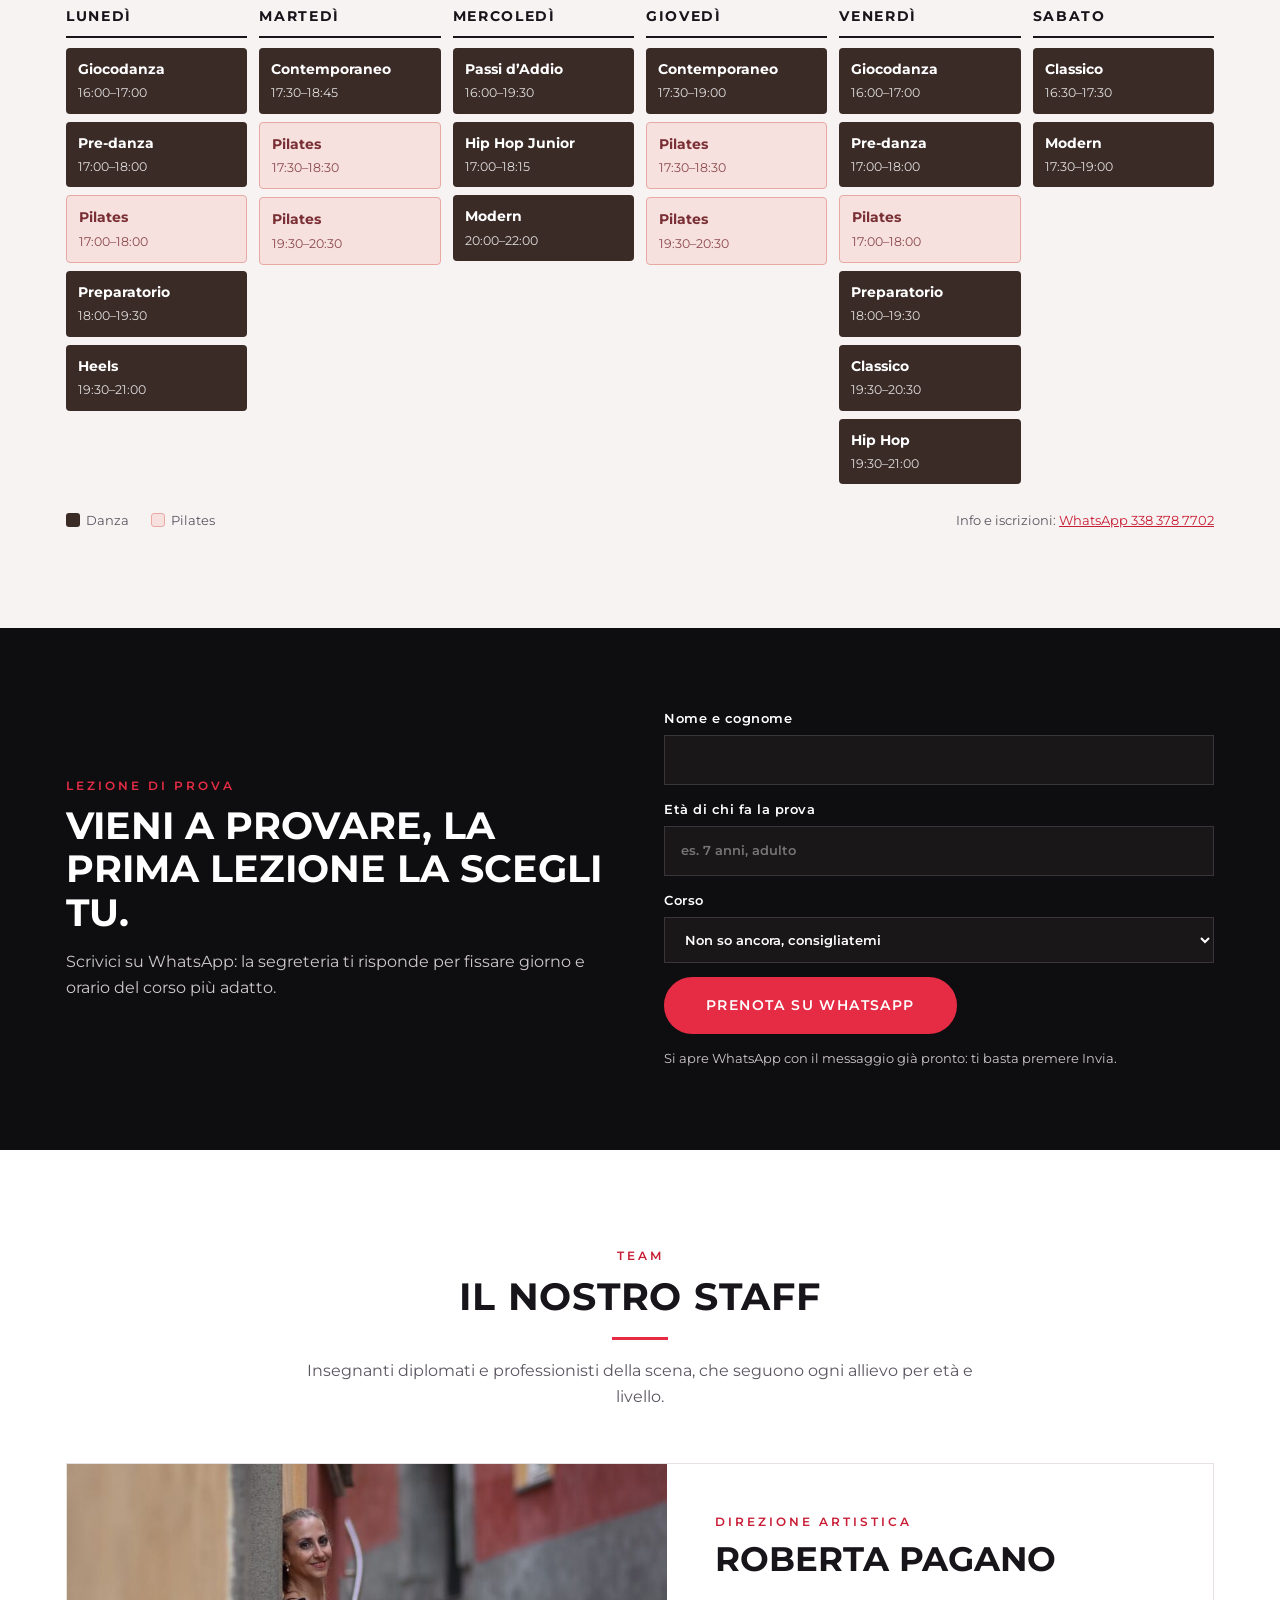
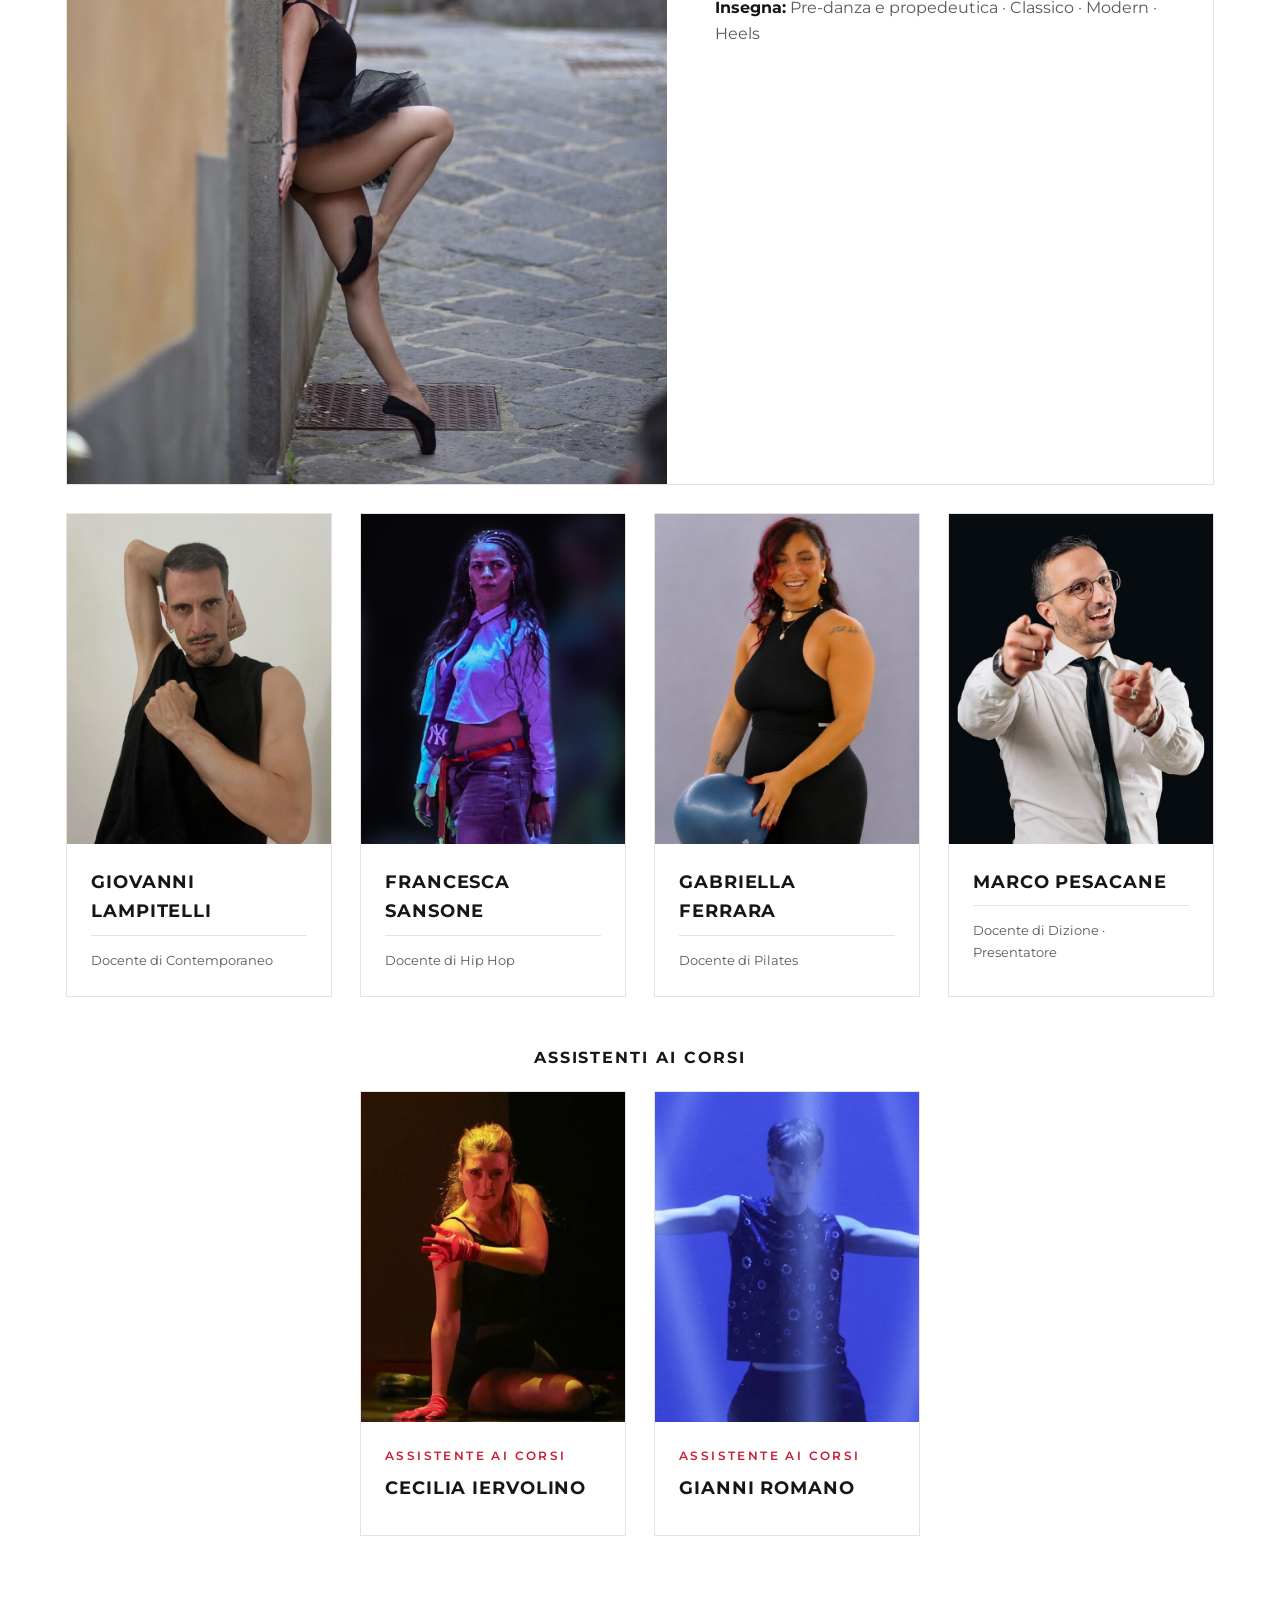
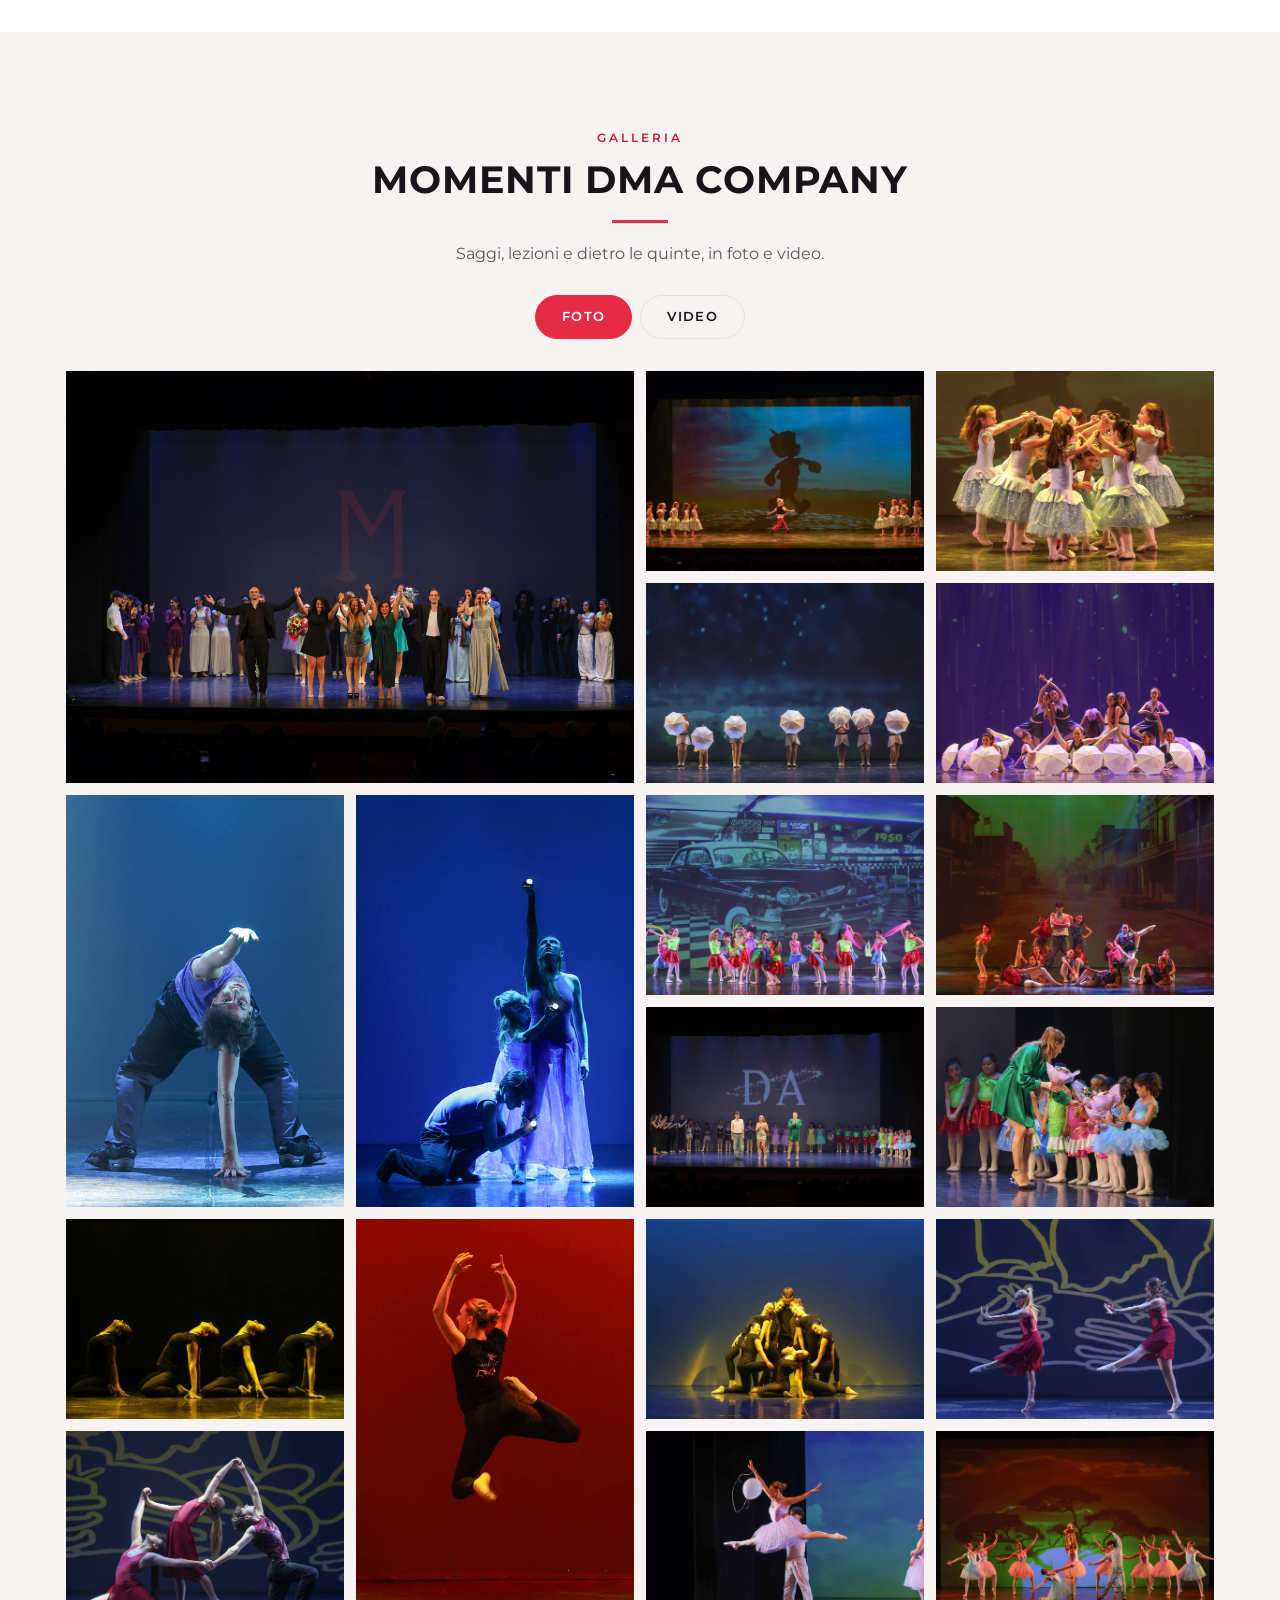
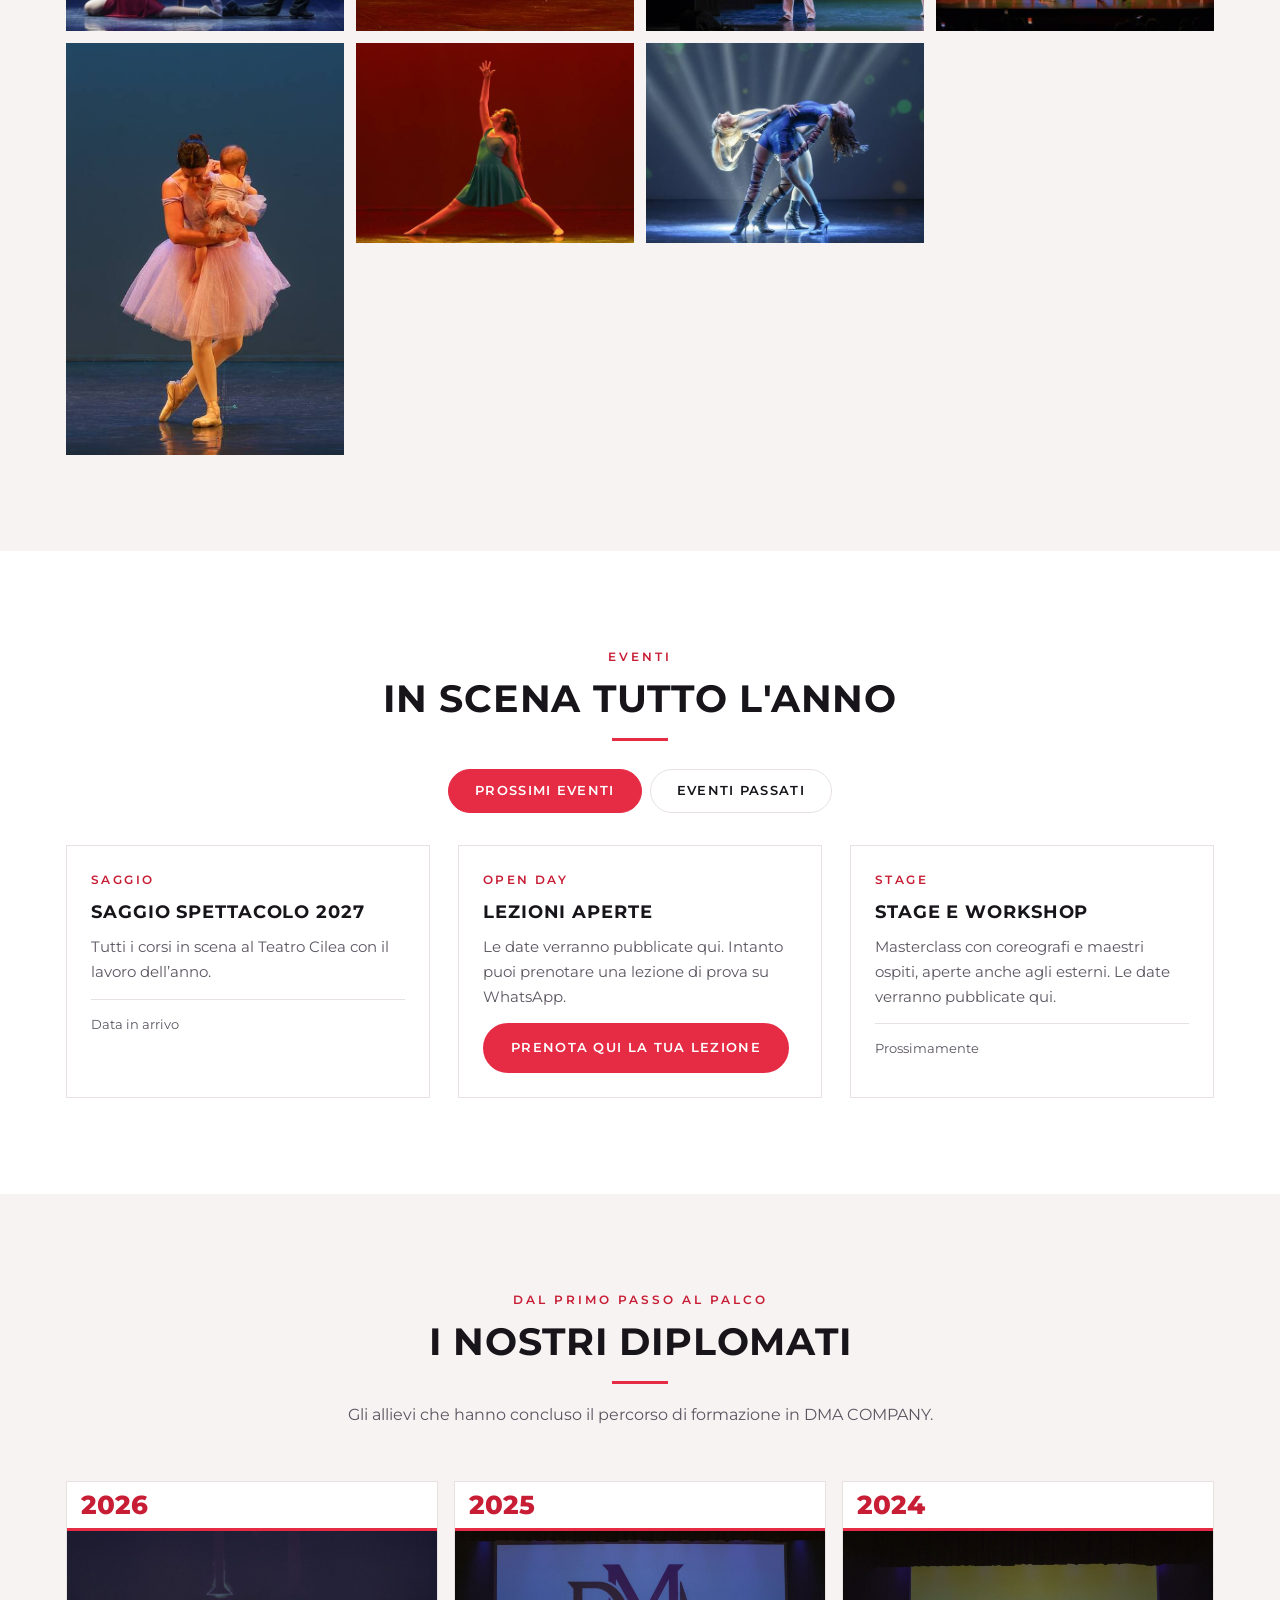
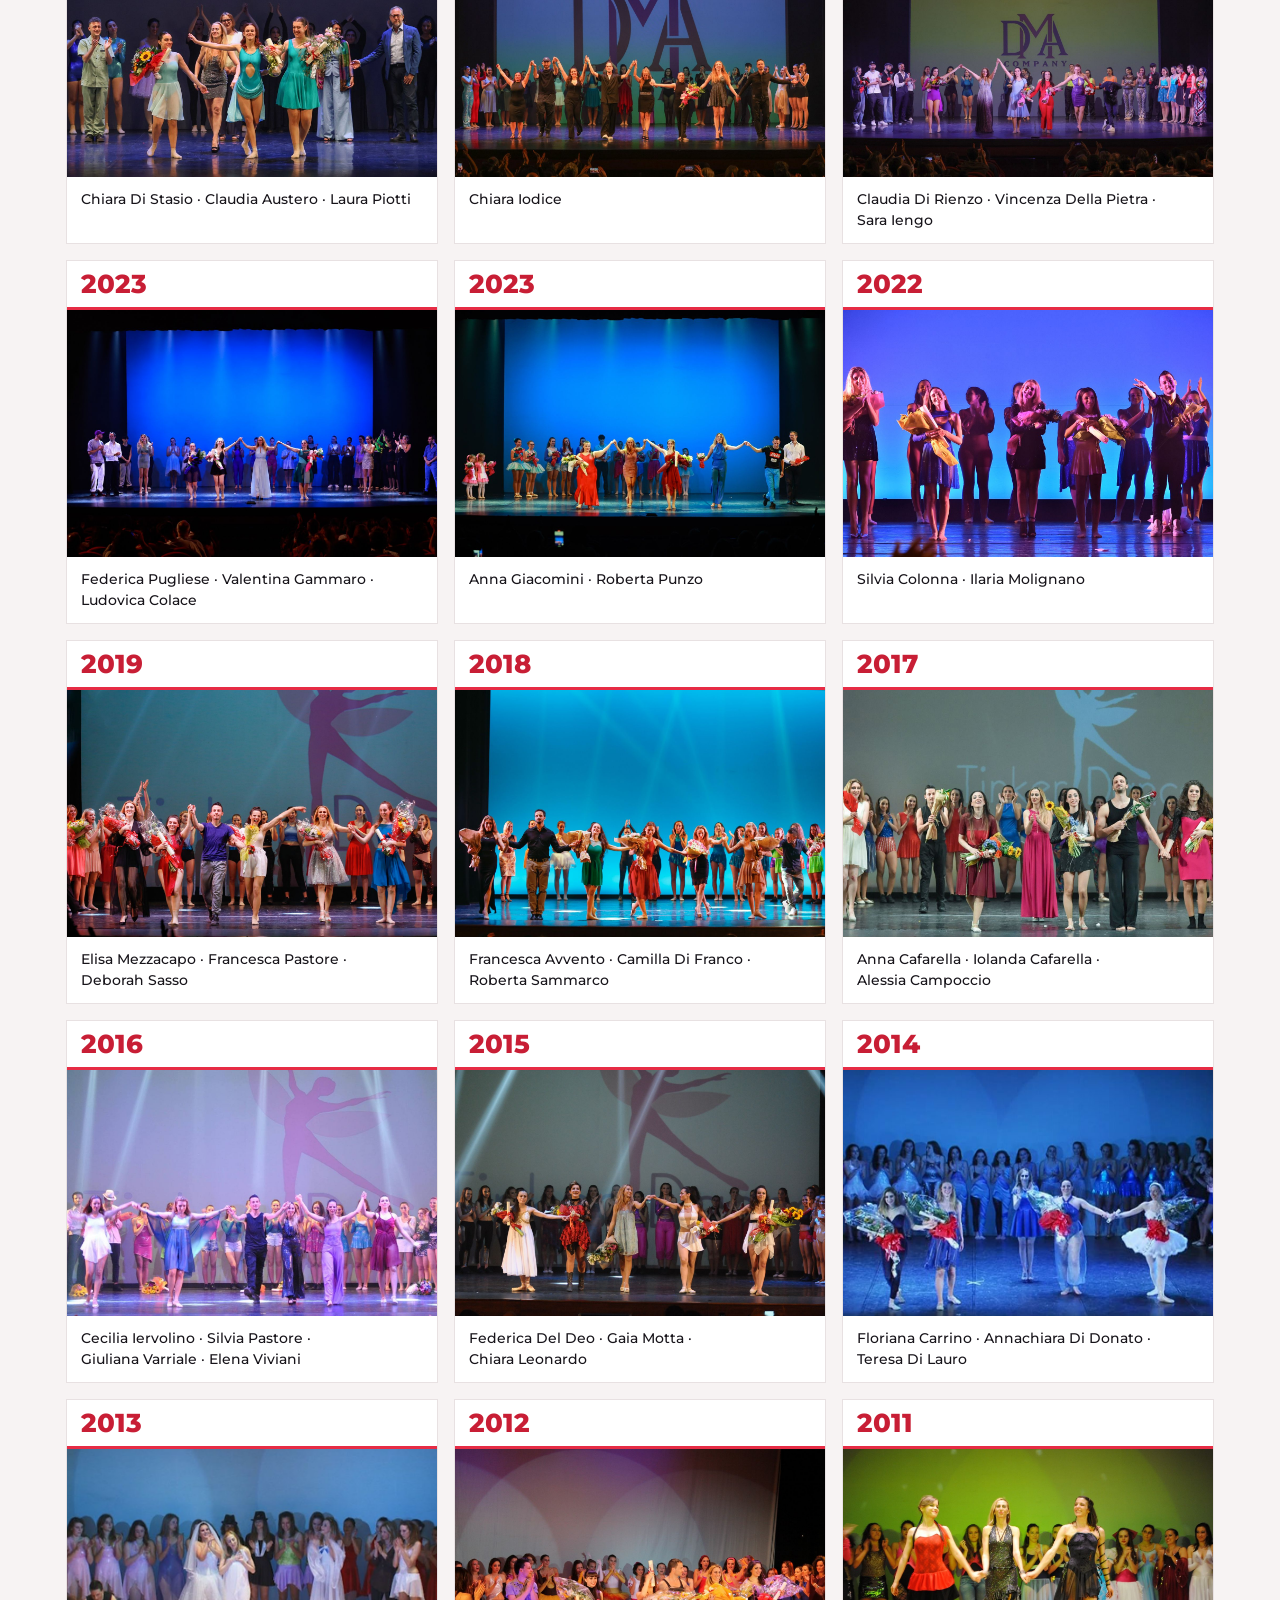
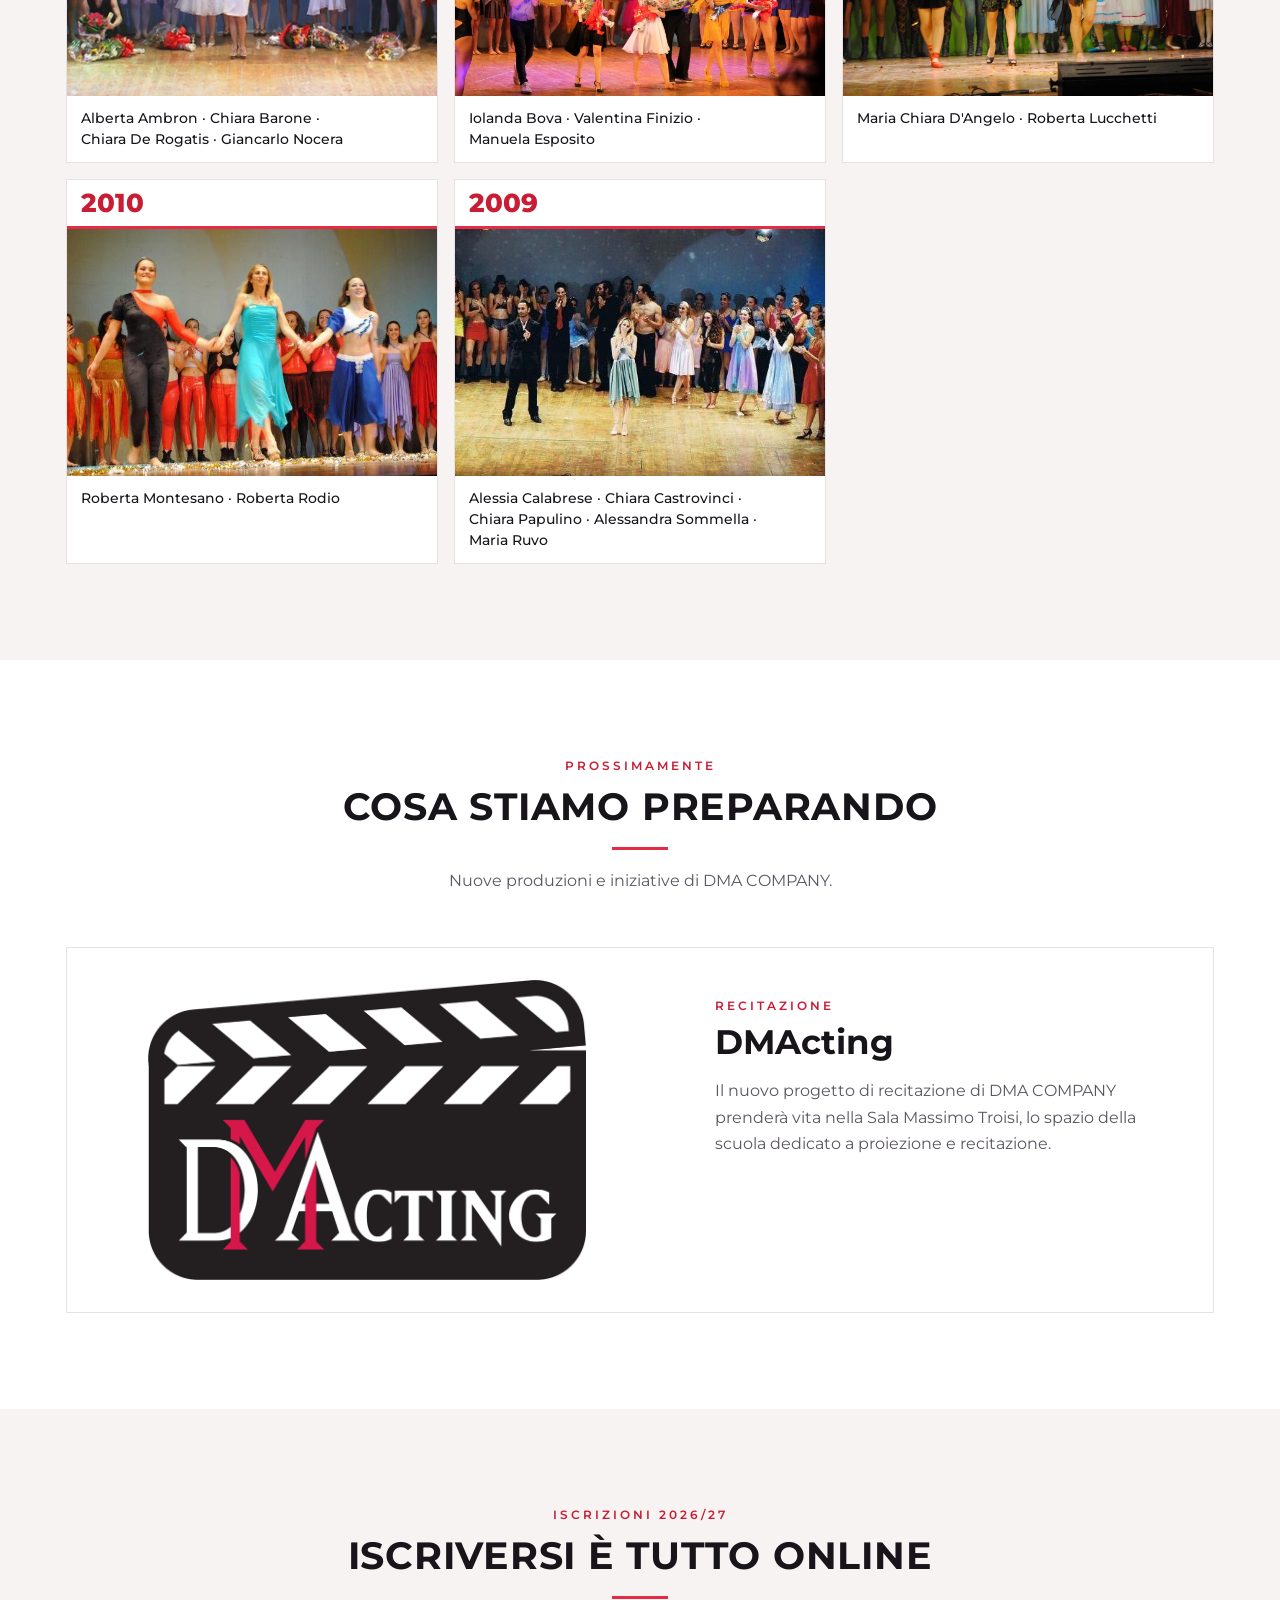
==== commit 515f496f: "Lancio: il sito completo sostituisce la pagina in costruzione Co-Authored-By: Claude Opus 5.5 <norep" ====
--- a/index.html
+++ b/index.html
@@ -1,11 +1,6 @@
-<!doctype html>
-<html lang="it">
-<head>
-<meta charset="utf-8">
-<meta name="viewport" content="width=device-width,initial-scale=1,viewport-fit=cover">
-<meta name="description" content="DMA COMPANY, scuola di danza a Napoli: classico, moderno, contemporaneo, hip hop, heels e Pilates. Sito in costruzione.">
 <!doctype html><html lang="it"><meta charset="utf-8"><meta name="viewport" content="width=device-width,initial-scale=1">
-<title>DMA COMPANY · Scuola di danza a Napoli</title>
+
+<title>DMA COMPANY</title><meta name="claude:viewport-fit-sides" content="cover">
 <link rel="stylesheet" href="/fonts/montserrat.css">
 <style>
 :root{--ink:#17141A;--ink2:#5B5560;--bg:#FFFFFF;--bg2:#F7F3F3;--line:#E8E1E2;--rose:#E62C45;--rose-d:#C81E35;--on-rose:#FFFFFF;--bar:#0E0E10;--on-bar:#FFFFFF;--hero:#141012;--card:#FFFFFF}
@@ -21,17 +16,21 @@
 .prev{position:sticky;top:env(safe-area-inset-top,0px);z-index:50;background:#2A2A30;color:#fff;font:600 13px system-ui,sans-serif;padding:8px max(16px,env(safe-area-inset-right,0px)) 8px max(16px,env(safe-area-inset-left,0px));display:flex;flex-wrap:wrap;gap:8px 16px;align-items:center;justify-content:space-between}
 .prev nav{display:flex;gap:6px;flex-wrap:wrap}.prev a{padding:6px 12px;border-radius:999px;text-decoration:none;color:#fff}.prev a[aria-current]{background:#fff;color:#111}
 .top{background:var(--bar);color:var(--on-bar);font-size:13px}
-.top .wrap{display:flex;align-items:center;justify-content:space-between;gap:12px;min-height:44px;flex-wrap:wrap}
+.top .wrap{max-width:none;padding-left:max(32px,env(safe-area-inset-left,0px));padding-right:max(32px,env(safe-area-inset-right,0px));display:flex;align-items:center;justify-content:space-between;gap:12px;min-height:44px;flex-wrap:wrap}
 .top .info{display:flex;gap:6px 28px;flex-wrap:wrap;padding:6px 0}.top .info span{display:flex;align-items:center;gap:8px;opacity:.92}
 .top .soc{display:flex;align-self:stretch}.top .soc a{display:grid;place-items:center;width:48px;color:#fff;border-left:1px solid #2C2C30}.top .soc a:last-child{border-right:1px solid #2C2C30}.top .soc a:hover{background:var(--rose);color:var(--on-rose)}
 .top svg{width:16px;height:16px;fill:currentColor}
+.top .soc a.area{width:auto;gap:8px;display:flex;align-items:center;padding:0 18px;background:var(--rose);color:var(--on-rose);font-weight:700;font-size:12px;letter-spacing:.12em;text-decoration:none}.top .soc a.area:hover{background:var(--rose-d)}
+@media (max-width:620px){.top .info a[href*="maps"]{display:none}.top .info span{white-space:nowrap}.top .soc a.area{padding:0 12px;font-size:11px;letter-spacing:.08em;white-space:nowrap}.top .soc a{width:38px}.top .wrap{padding-left:max(12px,env(safe-area-inset-left,0px));padding-right:max(12px,env(safe-area-inset-right,0px))}}
+@media (max-width:440px){.top .info a[href*="wa.me"] span{font-size:0;gap:0}.top .info a[href*="wa.me"] span svg{width:20px;height:20px}}
+
 header.main{background:#FFFFFF;position:sticky;top:env(safe-area-inset-top,0px);z-index:40;box-shadow:0 1px 0 #EEE}
-header.main .wrap{display:flex;align-items:center;justify-content:space-between;gap:16px;min-height:96px}
+header.main .wrap{max-width:none;padding-left:max(32px,env(safe-area-inset-left,0px));padding-right:max(32px,env(safe-area-inset-right,0px));display:flex;align-items:center;justify-content:space-between;gap:16px;min-height:96px}
 .brand{display:flex;align-items:center;gap:14px;text-decoration:none;color:#17141A}
 .brand img{height:72px;width:auto;display:block}.brand img.word{height:24px;margin-bottom:2px}
 .brand b{display:block;font-weight:700;font-size:26px;letter-spacing:.04em;line-height:1}
 .brand>span{display:flex;flex-direction:column;width:max-content}.brand small{display:block;width:0;min-width:100%;font-size:14px;font-weight:600;letter-spacing:.04em;color:#4A454C;margin-top:7px;text-align:right;text-align-last:right;white-space:nowrap}
-.menu{display:flex;gap:30px;list-style:none;margin:0;padding:0}
+.menu{display:flex;gap:20px;list-style:none;margin:0;padding:0}
 .menu a{color:#4A454C;text-decoration:none;text-transform:uppercase;letter-spacing:.08em;font-size:14px;font-weight:500;padding:8px 0;border-bottom:2px solid transparent}
 .menu a:hover{color:#17141A;border-color:var(--rose)}
 .burger{display:none;background:none;border:1px solid #DDD;border-radius:8px;width:46px;height:42px;color:#17141A;cursor:pointer}
@@ -69,7 +68,7 @@
 .grid .txt{padding:24px}
 .grid h3{margin:0 0 8px;text-transform:uppercase;font-size:18px;letter-spacing:.05em}
 .grid p{margin:0 0 14px;color:var(--ink2);font-size:15px}
-.grid small{display:block;padding-top:14px;border-top:1px solid var(--line);font-size:13px;color:var(--ink2)}
+.saggio.proj .img.logoimg{background:#fff;display:grid;place-items:center;padding:32px}.saggio.proj .img.logoimg img{max-width:100%;max-height:300px;object-fit:contain}.grid .img.logoimg{background:#fff;padding:24px;display:grid;place-items:center}.grid .img.logoimg img{max-width:100%;max-height:100%;object-fit:contain}.grid small{display:block;padding-top:14px;border-top:1px solid var(--line);font-size:13px;color:var(--ink2)}
 .tbl{overflow-x:auto;border:1px solid var(--line);background:var(--card)}
 table{width:100%;border-collapse:collapse;min-width:640px;font-size:15px}
 th{background:var(--bar);color:#fff;text-transform:uppercase;letter-spacing:.08em;font-size:12px;font-weight:600;padding:14px;text-align:left}
@@ -102,6 +101,18 @@
 .fam div{padding:22px;border:1px solid var(--line);background:var(--card)}
 .fam h3{margin:0 0 6px;font-size:15px;text-transform:uppercase;letter-spacing:.05em}
 .fam p{margin:0;font-size:14px;color:var(--ink2)}
+.partners{display:grid;grid-template-columns:repeat(3,1fr);gap:24px}.partners>div,.partners>a{text-decoration:none;color:inherit;background:var(--card);border:1px solid var(--line);padding:28px;text-align:center}.partners img,.partners span{display:flex;align-items:center;justify-content:center;height:90px;margin:0 auto 16px;max-width:100%;object-fit:contain;border-radius:4px}.partners img{background:#fff;padding:8px}.partners span{background:var(--bg2);color:var(--ink2);font-size:13px;border:1px dashed var(--line)}.partners p{margin:0;color:var(--ink2);font-size:14px}.partners b{color:var(--ink)}.partners .pname{font-size:26px;font-weight:700;color:var(--ink);border-style:solid;letter-spacing:.02em}.partners a.pcard:hover{border-color:var(--rose)}.subhead{text-align:center;text-transform:uppercase;letter-spacing:.12em;font-size:16px;margin:48px 0 20px}.grid.docenti.assist{grid-template-columns:repeat(2,calc((100% - 84px)/4));justify-content:center;margin-top:0}.grid.docenti{grid-template-columns:repeat(4,1fr);margin-top:28px}.saggio.dir .img{min-height:420px;background:linear-gradient(135deg,#3A2A2B,#151112)}.grid.docenti .img{aspect-ratio:4/5}@media (max-width:980px){.partners,.grid.docenti,.grid.docenti.assist{grid-template-columns:1fr 1fr}}@media (max-width:620px){.partners,.grid.docenti,.grid.docenti.assist{grid-template-columns:1fr}}
+.menu a{white-space:nowrap}@media (max-width:1180px) and (min-width:761px){header.main .wrap{flex-wrap:nowrap;gap:12px}header.main .brand{gap:10px;flex-shrink:0}header.main .brand img{height:52px}header.main .brand img.word{height:17px}header.main .brand small{font-size:11px;letter-spacing:.05em}header.main .menu{display:flex!important;position:static;flex-direction:row;flex-wrap:nowrap;gap:clamp(7px,1.1vw,20px);padding:0;box-shadow:none;background:none}header.main .menu a{display:inline-block;padding:6px 0;border-bottom:2px solid transparent;font-size:clamp(9.5px,1.08vw,13px);letter-spacing:.04em}header.main .burger{display:none!important}}@media (max-width:760px){.menu{display:none;position:absolute;left:0;right:0;top:100%;background:#fff;flex-direction:column;gap:0;padding:8px 16px 16px;box-shadow:0 10px 20px rgba(0,0,0,.08)}.menu.open{display:flex}.menu a{display:block;padding:12px 0;border-bottom:1px solid #F0EAEA}.burger{display:grid;place-items:center}}
+.dove{display:grid;grid-template-columns:1.4fr 1fr;border:1px solid var(--line);background:var(--card)}.dove .map{min-height:380px;background:var(--bg2);position:relative}.maplo{position:absolute;inset:0;width:100%;border:0;background:var(--bg2);color:var(--ink);font:inherit;cursor:pointer;display:grid;place-content:center;gap:6px;padding:20px;text-align:center}.maplo b{font-size:14px;text-transform:uppercase;letter-spacing:.12em;color:var(--rose)}.maplo span{font-size:12.5px;color:var(--ink2);max-width:34ch}.dove .map iframe{position:absolute;inset:0;width:100%;height:100%;border:0}.dove iframe{position:relative}.dove iframe{width:100%;height:100%;min-height:380px;border:0;display:block}.dove .info{padding:40px}.dove h3{margin:0 0 6px;text-transform:uppercase;font-size:14px;letter-spacing:.1em;color:var(--rose-d)}.dove p{margin:0 0 22px;color:var(--ink2)}@media (max-width:980px){.dove{grid-template-columns:1fr}.dove .info{padding:28px 20px}}
+.gal{display:grid;grid-template-columns:repeat(4,1fr);grid-auto-rows:200px;gap:12px}.gal .g{border:0;padding:0;background:#1A1517 center/cover no-repeat;cursor:pointer;display:grid;place-items:center;color:#8E878A;font-size:13px}.gal.spazi{grid-template-columns:repeat(7,1fr);grid-auto-rows:150px;margin-top:12px}.gal .g.big{grid-column:span 2;grid-row:span 2}.gal .g.tall{grid-row:span 2}.gal .g.ph{cursor:default;background:var(--bg2);border:1px dashed var(--line)}.gal button.g:hover{filter:brightness(1.1)}.lb{position:fixed;inset:0;z-index:100;background:rgba(0,0,0,.92);display:grid;place-items:center;padding:24px}.lb[hidden]{display:none}.lb img{max-width:100%;max-height:90vh}.lb-n{position:absolute;top:50%;transform:translateY(-50%);background:rgba(0,0,0,.35);border:0;color:#fff;font-size:44px;width:52px;height:72px;cursor:pointer;line-height:1;border-radius:8px}.lb-p{left:10px}.lb-s{right:10px}.lb.one .lb-n{display:none}.lb-x{position:absolute;top:12px;right:16px;background:none;border:0;color:#fff;font-size:40px;cursor:pointer;line-height:1}@media (max-width:980px){.gal.spazi{grid-template-columns:repeat(4,1fr)}}@media (max-width:760px){.gal,.gal.spazi{grid-template-columns:1fr 1fr;grid-auto-rows:150px}}
+.sede{display:grid;grid-template-columns:1fr 1fr;grid-auto-rows:300px;gap:12px}.sede .ph{background:#2A2427}.sede figure{margin:0;position:relative;background:#222 center/cover no-repeat;overflow:hidden}.sede figcaption{position:absolute;left:0;right:0;bottom:0;padding:40px 18px 14px;background:linear-gradient(transparent,rgba(0,0,0,.75));color:#fff;display:flex;flex-direction:column}.sede figcaption b{letter-spacing:.03em;font-size:16px}.sede figcaption span{font-size:13px;opacity:.85}.nums{display:grid;grid-template-columns:repeat(5,1fr);gap:12px;margin:28px 0}.nums div{background:var(--card);border:1px solid var(--line);border-top:3px solid var(--rose);padding:22px}.nums b{display:block;font-size:40px;font-weight:800;line-height:1;color:var(--ink)}.nums small{font-size:15px;margin-left:4px;color:var(--rose-d)}.nums span{color:var(--ink2);font-size:14px}.kit{background:var(--card);border:1px solid var(--line);padding:32px;margin-bottom:28px}.kit h3,.affitto h3{margin:0 0 16px;text-transform:uppercase;font-size:20px;letter-spacing:.04em}.kit ul{list-style:none;margin:0;padding:0;display:grid;grid-template-columns:repeat(5,1fr);gap:18px}.kit li{color:var(--ink2);font-size:14px}.kit li b{display:block;color:var(--ink);text-transform:uppercase;font-size:13px;letter-spacing:.06em;margin-bottom:4px}.affitto{background:var(--bar);color:#fff;padding:40px;display:grid;grid-template-columns:1fr 1.2fr;gap:32px;margin-bottom:28px}.affitto .kick{color:var(--rose);text-transform:uppercase;letter-spacing:.25em;font-size:12px;font-weight:600}.affitto p{color:#CFC8CA;margin:0}.affitto ol{list-style:none;counter-reset:f;margin:0;padding:0;display:grid;gap:14px}.affitto li{counter-increment:f;color:#CFC8CA;font-size:14px;padding-left:44px;position:relative}.affitto li::before{content:counter(f,upper-roman);position:absolute;left:0;top:0;color:var(--rose);font-weight:800;font-size:20px}.affitto li b{display:block;color:#fff;text-transform:uppercase;font-size:14px;letter-spacing:.06em}.affitto .note{grid-column:1/-1;font-size:14px}.affitto .note a{color:var(--rose);font-weight:600}@media (max-width:980px){.sede{grid-auto-rows:220px}.nums{grid-template-columns:1fr 1fr}.kit ul{grid-template-columns:1fr 1fr}.affitto{grid-template-columns:1fr;padding:28px 20px}}@media (max-width:620px){.sede{grid-template-columns:1fr}.kit ul{grid-template-columns:1fr}}
+.week{display:grid;grid-template-columns:repeat(6,1fr);gap:12px}.day h3{margin:0 0 10px;padding-bottom:8px;border-bottom:2px solid var(--ink);text-transform:uppercase;font-size:14px;letter-spacing:.12em}.slot{padding:10px 12px;margin-bottom:8px;border-radius:4px;display:flex;flex-direction:column;gap:2px}.slot b{font-size:14px}.slot span{font-size:12.5px;opacity:.85}.slot.d{background:#3A2B27;color:#fff}.slot.p{background:#F6E1DE;color:#7A2F35;border:1px solid #E8A9A3}.slot.x{background:transparent;color:var(--rose-d);border:1px dashed var(--rose)}.morning{display:flex;flex-wrap:wrap;gap:4px 16px;align-items:baseline;padding:14px 18px;margin-bottom:16px;border:1px dashed var(--rose);border-radius:4px;color:var(--ink);text-decoration:none;background:var(--card)}.morning b{text-transform:uppercase;font-size:13px;letter-spacing:.08em;color:var(--rose-d)}.morning span{font-size:14px;color:var(--ink2)}.morning:hover{border-style:solid}.legend{display:flex;flex-wrap:wrap;gap:10px 22px;margin-top:18px;font-size:13px;color:var(--ink2);align-items:center}.legend i{display:inline-block;width:14px;height:14px;border-radius:3px;margin-right:6px;vertical-align:-2px}.legend i.d{background:#3A2B27}.legend i.p{background:#F6E1DE;border:1px solid #E8A9A3}.legend i.x{border:1px dashed var(--rose)}.legend .wa{margin-left:auto}@media (max-width:980px){.week{grid-template-columns:repeat(3,1fr)}}@media (max-width:620px){.week{grid-template-columns:1fr 1fr}.legend .wa{margin-left:0}}
+.videos{display:grid;grid-template-columns:1fr 1fr;gap:16px;margin-top:16px}.videos figure{margin:0;background:var(--card);border:1px solid var(--line)}.videos .vph,.videos iframe,.videos video{display:grid;place-items:center;width:100%;aspect-ratio:16/9;border:0;background:#0E0E10;color:#fff;font-size:42px}.videos .vph small{display:block;font-size:12px;letter-spacing:.1em;text-transform:uppercase;opacity:.7;margin-top:-40px}.videos figcaption{padding:14px 18px;display:flex;flex-direction:column}.videos figcaption b{text-transform:uppercase;font-size:14px;letter-spacing:.05em}.videos figcaption span{color:var(--ink2);font-size:14px}@media (max-width:760px){.videos{grid-template-columns:1fr}}
+.ytl{position:relative;display:block;aspect-ratio:16/9;background:#0D0A0B url(hero.jpg) center/cover;overflow:hidden}.ytl::before{content:"";position:absolute;inset:0;background:rgba(0,0,0,.25)}.ytl img{position:absolute;inset:0;width:100%;height:100%;object-fit:cover}.ytl .play{position:absolute;left:50%;top:50%;width:72px;height:50px;margin:-25px 0 0 -36px;background:var(--rose);border-radius:12px;z-index:1;transition:transform .15s}.ytl .play::after{content:"";position:absolute;left:29px;top:15px;border-style:solid;border-width:10px 0 10px 17px;border-color:transparent transparent transparent #fff}.ytl:hover .play{transform:scale(1.08)}.videos iframe{display:block}
+.ek{color:var(--rose-d);text-transform:uppercase;letter-spacing:.2em;font-size:12px;font-weight:600;margin-bottom:8px}[data-epane][hidden]{display:none!important}.gtabs{display:flex;justify-content:center;gap:8px;margin:-24px 0 32px}.gtab{padding:10px 26px;border-radius:999px;border:1px solid var(--line);background:transparent;color:var(--ink);text-transform:uppercase;letter-spacing:.1em;font-size:13px;font-weight:600;cursor:pointer}.gtab[aria-selected="true"]{background:var(--rose);border-color:var(--rose);color:#fff}[data-pane][hidden]{display:none!important}.videos{margin-top:0}
+.infobox{position:relative;z-index:3;margin-top:-56px}.ib{display:grid;grid-template-columns:repeat(4,1fr);background:var(--card);box-shadow:0 18px 40px rgba(0,0,0,.18);border-top:3px solid var(--rose)}.ib a{display:flex;flex-direction:column;gap:2px;padding:22px 24px;text-decoration:none;color:var(--ink);border-right:1px solid var(--line)}.ib a:last-child{border-right:0}.ib a:hover{background:var(--bg2)}.ib .ik{color:var(--rose-d);text-transform:uppercase;letter-spacing:.18em;font-size:11px;font-weight:600}.ib b{font-size:16px}.ib small{color:var(--ink2);font-size:13px}@media (max-width:980px){.ib{grid-template-columns:1fr 1fr}.ib a:nth-child(2){border-right:0}.ib a:nth-child(-n+2){border-bottom:1px solid var(--line)}}@media (max-width:620px){.infobox{margin-top:-32px}.ib a{padding:14px 14px}.ib b{font-size:14px}.ib small{font-size:12px}.ib .ik{font-size:10px;letter-spacing:.12em}.ib a:nth-child(odd){border-right:1px solid var(--line)}}
+.dipl{display:grid;grid-template-columns:repeat(auto-fit,minmax(220px,1fr));gap:20px}.dipl>div{background:var(--card);border:1px solid var(--line);border-top:3px solid var(--rose);padding:24px}.dipl h3{margin:0 0 12px;font-size:28px;font-weight:800;color:var(--rose-d)}.dipl ul{list-style:none;margin:0;padding:0}.dipl li{padding:6px 0;border-bottom:1px solid var(--line);font-weight:500}.dipl li:last-child{border-bottom:0}.dipl li small{display:block;color:var(--ink2);font-weight:400;font-size:13px}
+.dgal{display:grid;grid-template-columns:repeat(3,1fr);gap:16px}.dgal .g{display:block;width:100%;aspect-ratio:3/2;border:0;padding:0;background:#1A1517 center/cover no-repeat;cursor:pointer}.dgal .g:hover{filter:brightness(1.1)}.dgal figure{margin:0;background:var(--card);border:1px solid var(--line)}.dgal .dph,.dgal img{display:grid;place-items:center;width:100%;aspect-ratio:3/4;object-fit:cover;background:linear-gradient(135deg,#3A2A2B,#151112);color:#8E878A;font-size:13px}.dgal .nm{white-space:nowrap}.dgal .dy{padding:10px 14px;font-size:26px;font-weight:800;color:var(--rose-d);line-height:1;border-bottom:3px solid var(--rose)}.dgal figcaption{padding:12px 14px;display:flex;flex-direction:column}.dgal figcaption b{font-size:15px}.dgal figcaption span{color:var(--ink);font-size:14px;font-weight:500;line-height:1.5}@media (max-width:980px){.dgal{grid-template-columns:1fr 1fr}}@media (max-width:620px){.dgal{grid-template-columns:1fr}}
 footer{background:var(--bar);color:#BDB6B8;padding:64px 0 0;font-size:14px}
 footer .cols{display:grid;grid-template-columns:1.3fr 1fr 1fr;gap:40px}
 footer h4{color:#fff;text-transform:uppercase;letter-spacing:.12em;font-size:13px;margin:0 0 16px}
@@ -129,15 +140,15 @@
  .top .wrap{flex-wrap:nowrap}.top .info{flex-direction:column;gap:2px;font-size:12px}
 }
 </style>
-</head>
-<body>
-<div id="root">
+<div id="root" data-acc="#E62C45">
+
 <div class="top"><div class="wrap">
  <div class="info">
   <a href="https://wa.me/393383787702" style="color:inherit;text-decoration:none"><span><svg viewBox="0 0 24 24"><path d="M12 2a10 10 0 0 0-8.6 15.1L2 22l5-1.3A10 10 0 1 0 12 2zm0 18.2a8.2 8.2 0 0 1-4.2-1.2l-.3-.2-3 .8.8-2.9-.2-.3A8.2 8.2 0 1 1 12 20.2zm4.5-6.1c-.2-.1-1.5-.7-1.7-.8-.2-.1-.4-.1-.6.1l-.8 1c-.1.2-.3.2-.5.1a6.7 6.7 0 0 1-3.3-2.9c-.3-.4.2-.4.7-1.4.1-.2 0-.3 0-.4l-.8-1.8c-.2-.5-.4-.4-.6-.4h-.5a1 1 0 0 0-.7.3 3 3 0 0 0-.9 2.2c0 1.3.9 2.5 1 2.7.1.2 1.8 2.8 4.4 3.9 1.6.7 2.3.8 3.1.6.5-.1 1.5-.6 1.7-1.2.2-.6.2-1.1.2-1.2-.1-.1-.3-.2-.6-.3z"/></svg>+39 338 378 7702</span></a>
   <a href="https://maps.google.com/?q=Via+Pietro+Castellino+141D+Napoli" style="color:inherit;text-decoration:none"><span><svg viewBox="0 0 24 24"><path d="M12 2a7 7 0 0 0-7 7c0 5.2 7 13 7 13s7-7.8 7-13a7 7 0 0 0-7-7zm0 9.5A2.5 2.5 0 1 1 12 6.5a2.5 2.5 0 0 1 0 5z"/></svg>Via Pietro Castellino 141D - NAPOLI</span></a>
  </div>
  <div class="soc">
+  <a href="/area/" class="area"><svg viewBox="0 0 24 24" aria-hidden="true"><path d="M7 11V8a5 5 0 0 1 10 0v3" fill="none" stroke="currentColor" stroke-width="2" stroke-linecap="round"/><rect x="5" y="11" width="14" height="10" rx="2"/></svg>AREA RISERVATA</a>
   <a href="https://www.instagram.com/dmacompanysrl/" aria-label="Instagram"><svg viewBox="0 0 24 24"><path d="M12 7a5 5 0 1 0 0 10 5 5 0 0 0 0-10zm0 8.2a3.2 3.2 0 1 1 0-6.4 3.2 3.2 0 0 1 0 6.4zM17.3 5.5a1.2 1.2 0 1 0 0 2.4 1.2 1.2 0 0 0 0-2.4zM12 2c-2.7 0-3 0-4.1.1C4.3 2.3 2.3 4.3 2.1 7.9 2 9 2 9.3 2 12s0 3 .1 4.1c.2 3.6 2.2 5.6 5.8 5.8 1.1.1 1.4.1 4.1.1s3 0 4.1-.1c3.6-.2 5.6-2.2 5.8-5.8.1-1.1.1-1.4.1-4.1s0-3-.1-4.1c-.2-3.6-2.2-5.6-5.8-5.8C15 2 14.7 2 12 2zm0 1.8c2.7 0 3 0 4 .1 2.7.1 4 1.4 4.1 4.1.1 1 .1 1.3.1 4s0 3-.1 4c-.1 2.7-1.4 4-4.1 4.1-1 .1-1.3.1-4 .1s-3 0-4-.1c-2.7-.1-4-1.4-4.1-4.1-.1-1-.1-1.3-.1-4s0-3 .1-4C4 5.3 5.3 4 8 3.9c1-.1 1.3-.1 4-.1z"/></svg></a>
   <a href="https://www.tiktok.com/@dma.company.srl" aria-label="TikTok"><svg viewBox="0 0 24 24"><path d="M16.6 2h-3.3v13.2a2.9 2.9 0 1 1-2.1-2.8V9a6.3 6.3 0 1 0 5.4 6.2V8.5a8 8 0 0 0 4.4 1.4V6.6a4.6 4.6 0 0 1-4.4-4.6z"/></svg></a>
   <a href="https://www.youtube.com/@dmacompanynapoli" aria-label="YouTube" class="yt"><svg viewBox="0 0 24 24"><path d="M23 7.2a3 3 0 0 0-2.1-2.1C19 4.6 12 4.6 12 4.6s-7 0-8.9.5A3 3 0 0 0 1 7.2 31 31 0 0 0 .5 12a31 31 0 0 0 .5 4.8 3 3 0 0 0 2.1 2.1c1.9.5 8.9.5 8.9.5s7 0 8.9-.5a3 3 0 0 0 2.1-2.1 31 31 0 0 0 .5-4.8 31 31 0 0 0-.5-4.8zM9.7 15.1V8.9L15.5 12z"/></svg></a>
@@ -146,26 +157,202 @@
 
 <header class="main"><div class="wrap" style="position:relative">
  <a class="brand" href="#"><img src="[data-uri]" alt="Logo DMA COMPANY"><span><b><img class="word" src="[data-uri]" alt="COMPANY"></b><small>Studio DANZA - PILATES</small></span></a>
- <a class="btn cta" href="https://wa.me/393383787702">Scrivici su WhatsApp</a>
- 
+ <ul class="menu" id="menu"><li><a href="#home">Home</a></li><li><a href="#chi">Chi siamo</a></li><li><a href="#sede">Sede</a></li><li><a href="#corsi">Corsi</a></li><li><a href="#docenti">Team</a></li><li><a href="#gallery">Galleria</a></li><li><a href="#eventi">Eventi</a></li><li><a href="#diplomati">Diplomi</a></li><li><a href="#progetti">Prossimamente</a></li><li><a href="#partners">Partner</a></li></ul>
+ <button class="burger" aria-label="Apri il menu" aria-expanded="false" aria-controls="menu"><svg width="22" height="22" viewBox="0 0 24 24" fill="none" stroke="currentColor" stroke-width="2"><path d="M3 6h18M3 12h18M3 18h18"/></svg></button>
 </div></header>
 
 <div class="hero" id="home">
  <div class="in">
-  <div class="kick" style="display:inline-block;border:2px solid var(--rose);color:#fff;background:rgba(230,44,69,.18);padding:10px 22px;border-radius:999px;font-size:15px;letter-spacing:.22em">Sito in costruzione</div>
+  <div class="kick">Scuola di danza a Napoli · Stagione 2026 / 2027</div>
   <h1>La danza,<br>dal primo passo al palco.</h1>
-  <p>Il nuovo sito di DMA COMPANY, Studio Danza e Pilates a Napoli, presto online. Iscrizioni 2026/27 aperte: scrivici per informazioni o per una lezione di prova.</p>
-  <a class="btn" href="https://wa.me/393383787702">Scrivici su WhatsApp</a>
- </div>
-</div>
+  <p style="max-width:900px">Classico, moderno, contemporaneo, hip hop e heels, dalla propedeutica al diploma.<br>A fine anno, tutti in scena al Teatro Cilea.<br>Per gli adulti, anche Pilates.</p>
+  <a class="btn" href="https://wa.me/393383787702?text=Ciao%20DMA%20COMPANY%21%20Vorrei%20prenotare%20una%20lezione%20di%20prova." target="_blank" rel="noopener">Prenota una prova su WhatsApp</a><a class="btn ghost" href="#iscrizioni">Iscriviti online</a>
+ </div>
+ </div>
+
+<div class="infobox"><div class="wrap"><div class="ib">
+ <a href="https://maps.google.com/?q=Via+Pietro+Castellino+141D+80131+Napoli" target="_blank" rel="noopener"><span class="ik">Dove siamo</span><b>Via Pietro Castellino 141D</b><small>80131 Napoli · Metro Montedonzelli (Linea 1)</small></a>
+ <a href="https://wa.me/393383787702" target="_blank" rel="noopener"><span class="ik">Info e iscrizioni</span><b>WhatsApp 338 378 7702</b><small>Scrivici, ti rispondiamo noi</small></a>
+ <a href="mailto:info@dmacompany.it"><span class="ik">Email</span><b>info@dmacompany.it</b><small>Per informazioni</small></a>
+ <a href="#orari"><span class="ik">Stagione 2026/27</span><b>Iscrizioni aperte</b><small>Guarda l'orario dei corsi</small></a>
+</div></div></div>
+<section id="chi"><div class="wrap">
+ <div class="head"><div class="kick">Benvenuti</div><h2 style="text-transform:none">La Scuola di Danza<br><span style="white-space:nowrap">DMA COMPANY</span></h2><p class="lead" style="font-size:19px;color:var(--ink);font-weight:500;margin-bottom:10px">Diretta da <b>Roberta Pagano</b>, una vita dedicata alla Danza!</p><p style="margin-top:0">Una scuola di danza in via Pietro Castellino a Napoli: dalla propedeutica agli allievi diplomati, ogni corso ha il suo percorso e ogni allievo il suo ritmo.<br>Accanto alla danza, i corsi di Pilates per adulti.</p></div>
+ <div class="feat">
+  <div><div class="ic"><svg viewBox="0 0 24 24"><circle cx="12" cy="4.5" r="2"/><path d="M12 7v6l-4 7M12 13l4 7M6 10l6-2 6 2"/></svg></div><h3>Insegnanti qualificati</h3><p>Docenti diplomati che seguono gli allievi passo dopo passo, per età e livello.</p></div>
+  <div><div class="ic"><svg viewBox="0 0 24 24"><path d="M4 20V8l8-4 8 4v12M9 20v-6h6v6"/></svg></div><h3>Sul palco del Cilea</h3><p>Il saggio di fine anno al Teatro Cilea, con tutti i corsi in scena.</p></div>
+  <div><div class="ic"><svg viewBox="0 0 24 24"><rect x="5" y="3" width="14" height="18" rx="2"/><path d="M9 8h6M9 12h6M9 16h3"/></svg></div><h3>Tutto online</h3><p>Iscrizione, firme, ricevute per il 730 e avvisi direttamente dal telefono.</p></div>
+ </div>
+</div></section>
+
+<section id="sede" class="alt"><div class="wrap">
+ <div class="head"><h2>Sede</h2><p>DMA COMPANY si trova a Napoli, in Via Pietro Castellino 141D: una struttura di 250 mq con tre sale attrezzate per danza, pilates, attività a corpo libero, proiezione e recitazione.</p></div>
+ <div class="sede">
+  <figure class="s1" style="background-image:url(sede-000.jpg)"><figcaption><b>Sala MANUEL FRATTINI</b><span>70 mq · parquet</span></figcaption></figure>
+  <figure class="s2" style="background-image:url(sede-001.jpg);background-position:center 12%"><figcaption><b>Sala MONICA DI MAULO</b><span>55 mq · linoleum</span></figcaption></figure>
+  <figure class="s3" style="background-image:url(sede-003.jpg)"><figcaption><b>Sala MASSIMO TROISI</b><span>25 mq · pavimento in legno</span></figcaption></figure>
+  <figure class="s4" style="background-image:url(sede-002.jpg)" aria-label="Spogliatoio"></figure>
+ </div>
+
+ <div class="gal spazi"><button class="g" data-src="spazi-1.jpg" style="background-image:url(spazi-1.jpg)" aria-label="Ingresso"></button><button class="g" data-src="spazi-2.jpg" style="background-image:url(spazi-2.jpg)" aria-label="Area attrezzi"></button><button class="g" data-src="spazi-3.jpg" style="background-image:url(spazi-3.jpg)" aria-label="Spogliatoio"></button><button class="g" data-src="spazi-4.jpg" style="background-image:url(spazi-4.jpg)" aria-label="Corridoio"></button><button class="g" data-src="spazi-5.jpg" style="background-image:url(spazi-5.jpg)" aria-label="Corridoio"></button><button class="g" data-src="spazi-6.jpg" style="background-image:url(spazi-6.jpg)" aria-label="Bar e ristoro"></button><button class="g" data-src="spazi-7.jpg" style="background-image:url(spazi-7.jpg)" aria-label="Area relax"></button></div>
+ <div class="nums"><div><b>250<small>mq</small></b><span>Struttura complessiva</span></div><div><b>3</b><span>Sale attrezzate</span></div><div><b>70<small>mq</small></b><span>Sala MANUEL FRATTINI</span></div><div><b>55<small>mq</small></b><span>Sala MONICA DI MAULO</span></div><div><b>25<small>mq</small></b><span>Sala MASSIMO TROISI</span></div></div>
+ <div class="kit">
+  <ul><li><b>Pavimenti, specchi e sbarre</b>Allestimenti Antheo, pavimenti per la danza, leader del settore: parquet in Sala Frattini, linoleum in Sala Di Maulo, legno in Sala Troisi</li><li><b>Attrezzi</b>Specifici per ogni attività: danza, pilates, yoga e corpo libero.</li><li><b>Audio e video</b>Contenuti riproducibili. Ogni sala è dotata di impianto hi-fi, TV e/o videoproiezione.</li><li><b>Bar e ristoro</b>Uno spazio per una pausa prima e dopo le lezioni</li><li><b>Wi-fi</b>Connessione ultraveloce</li></ul>
+ </div>
+ <div class="affitto" id="affitto">
+  <div><div class="kick">Opportunità per gli istruttori freelance</div><h3>Porta qui le tue classi</h3><p>Le sale sono disponibili anche in affitto per istruttori freelance di yoga, Pilates matwork e corpo libero: uno spazio attrezzato senza i costi di una struttura propria. Dal lunedì al sabato, ogni mattina dalle 10 alle 14.</p></div>
+  <ol><li><b>Ad ore</b>Prenoti solo le ore che ti servono, per lezioni singole o eventi.</li><li><b>Brevi periodi</b>Per workshop, cicli di lezioni o corsi intensivi di alcune settimane.</li><li><b>In continuità</b>Una fascia fissa ricorrente per i tuoi corsi stagionali.</li></ol>
+  <p class="note">Tariffe su richiesta, in base alla formula scelta. <a href="https://wa.me/393383787702">Scrivici su WhatsApp</a></p>
+ </div>
+ <div class="dove">
+  <div class="map"><button type="button" class="maplo" data-src="https://www.google.com/maps?q=Via+Pietro+Castellino+141D,+80131+Napoli&amp;output=embed"><b>Mostra la mappa</b><span>La mappa è fornita da Google: caricandola accetti i suoi cookie.</span></button></div>
+  <div class="info">
+   <h3>Dove siamo</h3>
+   <p>Via Pietro Castellino 141D<br>80131 Napoli</p>
+   <h3>Come arrivare</h3>
+   <p>A pochi passi dalla stazione <b>Montedonzelli</b> della Metropolitana Linea 1.</p>
+   <p><a class="btn" href="https://maps.google.com/?q=Via+Pietro+Castellino+141D+80131+Napoli" target="_blank" rel="noopener">Apri in Google Maps</a></p>
+   <h3>Segreteria</h3>
+   <p>Sempre raggiungibile su <a href="https://wa.me/393383787702" target="_blank" rel="noopener" style="font-weight:600">WhatsApp 338 378 7702</a></p>
+  </div>
+ </div>
+</div></section>
+
+<section id="corsi"><div class="wrap">
+ <div class="head"><div class="kick">I nostri corsi</div><h2>Scegli il tuo stile</h2></div>
+ <div class="filters"><button class="filt" data-f="tutti">Tutti</button><button class="filt" data-f="bambini">Bambini</button><button class="filt" data-f="danza">Danza</button><button class="filt" data-f="pilates">Pilates</button></div>
+ <div class="grid">
+  <article data-g="bambini"><div class="img" style="background:#1A1517 url(corso-predanza.jpg) center 70%/cover no-repeat"><span class="age">Dai 3 anni</span></div><div class="txt"><h3>Pre-danza e propedeutica</h3><p>Musica, coordinazione e gioco: il primo incontro con la danza.</p><small>Bambine e bambini dai 3 agli 8 anni</small></div></article>
+  <article data-g="danza"><div class="img" style="background:#1A1517 url(corso-classico.jpg) center 82%/cover no-repeat"></div><div class="txt"><h3>Classico</h3><p>Postura, sbarra, centro e punte nei livelli intermedi e avanzati.</p><small>Dal primo corso agli allievi diplomati</small></div></article>
+  <article data-g="danza"><div class="img" style="background:#1A1517 url(corso-moderno3.jpg) center 55%/cover no-repeat"></div><div class="txt"><h3>Moderno</h3><p>Tecnica modern-jazz e coreografia.</p><small>Ragazze e ragazzi, per livello</small></div></article>
+  <article data-g="danza"><div class="img" style="background:#1A1517 url(corso-contemporaneo.jpg) center 35%/cover no-repeat"></div><div class="txt"><h3>Contemporaneo</h3><p>Se vuoi imparare a danzare, ma soprattutto a sentire, questo è il modo in cui iniziare.</p><small>Ragazzi e adulti</small></div></article>
+  <article data-g="danza"><div class="img" style="background:#1A1517 url(corso-hiphop.jpg) center 85%/cover no-repeat"><span class="age">Dai 6 anni</span></div><div class="txt"><h3>Hip Hop</h3><p>Groove, basi e coreografie urban, con energia di gruppo.</p><small>Dai 6 anni in su</small></div></article>
+  <article data-g="danza"><div class="img" style="background:#1A1517 url(corso-heels.jpg) center 75%/cover no-repeat"></div><div class="txt"><h3>Heels</h3><p>Fusione di stili e coreografie realizzate sui tacchi.</p><small>Ragazze e adulte</small></div></article>
+  <article data-g="pilates"><div class="img" style="background:#1A1517 url(corso-pilates.jpg) center 30%/cover no-repeat;font-size:0"><span class="age" style="font-size:12px">Adulti</span></div><div class="txt"><h3>Pilates</h3><p>Piccoli gruppi per postura, core e mobilità, una o due volte a settimana.</p><small>Lunedì, martedì, giovedì e venerdì</small></div></article>
+ </div>
+</div></section>
+
+<section id="orari" class="alt"><div class="wrap">
+ <div class="head"><div class="kick">Settimana tipo</div><h2>Orario dei corsi 2026/27</h2></div>
+ <a class="morning" href="#affitto"><b>Mattina · dal lunedì al sabato, 10:00–14:00</b><span>Sale disponibili per istruttori esterni: yoga, pilates matwork e corpo libero. Scopri le formule →</span></a>
+ <div class="week"><div class="day"><h3>Lunedì</h3><div class="slot d"><b>Giocodanza</b><span>16:00–17:00</span></div><div class="slot d"><b>Pre-danza</b><span>17:00–18:00</span></div><div class="slot p"><b>Pilates</b><span>17:00–18:00</span></div><div class="slot d"><b>Preparatorio</b><span>18:00–19:30</span></div><div class="slot d"><b>Heels</b><span>19:30–21:00</span></div></div><div class="day"><h3>Martedì</h3><div class="slot d"><b>Contemporaneo</b><span>17:30–18:45</span></div><div class="slot p"><b>Pilates</b><span>17:30–18:30</span></div><div class="slot p"><b>Pilates</b><span>19:30–20:30</span></div></div><div class="day"><h3>Mercoledì</h3><div class="slot d"><b>Passi d’Addio</b><span>16:00–19:30</span></div><div class="slot d"><b>Hip Hop Junior</b><span>17:00–18:15</span></div><div class="slot d"><b>Modern</b><span>20:00–22:00</span></div></div><div class="day"><h3>Giovedì</h3><div class="slot d"><b>Contemporaneo</b><span>17:30–19:00</span></div><div class="slot p"><b>Pilates</b><span>17:30–18:30</span></div><div class="slot p"><b>Pilates</b><span>19:30–20:30</span></div></div><div class="day"><h3>Venerdì</h3><div class="slot d"><b>Giocodanza</b><span>16:00–17:00</span></div><div class="slot d"><b>Pre-danza</b><span>17:00–18:00</span></div><div class="slot p"><b>Pilates</b><span>17:00–18:00</span></div><div class="slot d"><b>Preparatorio</b><span>18:00–19:30</span></div><div class="slot d"><b>Classico</b><span>19:30–20:30</span></div><div class="slot d"><b>Hip Hop</b><span>19:30–21:00</span></div></div><div class="day"><h3>Sabato</h3><div class="slot d"><b>Classico</b><span>16:30–17:30</span></div><div class="slot d"><b>Modern</b><span>17:30–19:00</span></div></div></div>
+ <div class="legend"><span><i class="d"></i>Danza</span><span><i class="p"></i>Pilates</span><span class="wa">Info e iscrizioni: <a href="https://wa.me/393383787702">WhatsApp 338 378 7702</a></span></div>
+</div></section>
+
+<div class="band" id="prova"><section style="padding:0"><div class="wrap">
+ <div><div class="kick">Lezione di prova</div><h2>Vieni a provare, la prima lezione la scegli tu.</h2><p>Scrivici su WhatsApp: la segreteria ti risponde per fissare giorno e orario del corso più adatto.</p></div>
+ <div>
+  <div class="sent" hidden><h3>Ci siamo quasi</h3><p>Si è aperto WhatsApp con la tua richiesta: premi Invia e la segreteria ti risponde per fissare giorno e orario.</p><button class="btn js-reset" type="button">Nuova richiesta</button></div>
+  <form class="js-form notsent wa-form">
+   <label>Nome e cognome<input name="nome" required autocomplete="name"></label>
+   <label>Età di chi fa la prova<input name="eta" inputmode="numeric" placeholder="es. 7 anni, adulto"></label>
+   <label>Corso<select name="corso"><option>Non so ancora, consigliatemi</option><option>Pre-danza e propedeutica</option><option>Classico</option><option>Moderno</option><option>Contemporaneo</option><option>Hip Hop</option><option>Heels</option><option>Pilates</option></select></label>
+   <div><button class="btn" type="submit">Prenota su WhatsApp</button></div>
+   <p class="chk" style="margin:0">Si apre WhatsApp con il messaggio già pronto: ti basta premere Invia.</p>
+  </form>
+ </div>
+</div></section></div>
+
+<section id="docenti"><div class="wrap">
+ <div class="head"><div class="kick">Team</div><h2>Il nostro staff</h2><p>Insegnanti diplomati e professionisti della scena, che seguono ogni allievo per età e livello.</p></div>
+ <div class="saggio dir"><div class="img" id="foto-pagano" style="background:#8A3A36 url(doc-pagano.jpg) 45% 50%/cover no-repeat;min-height:620px;font-size:0" role="img" aria-label="Roberta Pagano, direttrice artistica"></div><div class="txt"><div class="kick">Direzione artistica</div><h2>Roberta Pagano</h2><p><b style="color:var(--ink)">Insegna:</b> Pre-danza e propedeutica · Classico · Modern · Heels</p></div></div>
+ <div class="grid docenti"><article><div class="img" style="background:#E9E7E4 url(doc-lampitelli.jpg) center 20%/cover no-repeat;font-size:0" role="img" aria-label="Giovanni Lampitelli, docente di Contemporaneo"></div><div class="txt"><h3>Giovanni Lampitelli</h3><small>Docente di Contemporaneo</small></div></article><article><div class="img" style="background:#2A1F4A url(doc-sansone.jpg?v=2) center 20%/cover no-repeat;font-size:0" role="img" aria-label="Francesca Sansone, docente di Hip Hop"></div><div class="txt"><h3>Francesca Sansone</h3><small>Docente di Hip Hop</small></div></article><article><div class="img" style="background:#C9C6D6 url(doc-ferrara.jpg) center 15%/cover no-repeat;font-size:0" role="img" aria-label="Gabriella Ferrara, docente di Pilates"></div><div class="txt"><h3>Gabriella Ferrara</h3><small>Docente di Pilates</small></div></article><article><div class="img" style="background:#050608 url(doc-pesacane.jpg?v=2) center top/cover no-repeat;font-size:0" role="img" aria-label="Marco Pesacane, docente di Dizione e presentatore"></div><div class="txt"><h3>Marco Pesacane</h3><small>Docente di Dizione · Presentatore</small></div></article></div>
+ <h3 class="subhead">Assistenti ai corsi</h3>
+ <div class="grid docenti assist"><article><div class="img" style="background:#2A1A10 url(doc-iervolino.jpg) center 20%/cover no-repeat;font-size:0" role="img" aria-label="Cecilia Iervolino, assistente ai corsi"></div><div class="txt"><div class="ek">Assistente ai corsi</div><h3>Cecilia Iervolino</h3></div></article><article><div class="img" style="background:#4F5FEF url(doc-romano.jpg) center top/cover no-repeat;font-size:0" role="img" aria-label="Gianni Romano, assistente ai corsi"></div><div class="txt"><div class="ek">Assistente ai corsi</div><h3>Gianni Romano</h3></div></article></div>
+</div></section>
+
+<section id="gallery" class="alt"><div class="wrap">
+ <div class="head"><div class="kick">Galleria</div><h2>Momenti DMA COMPANY</h2><p>Saggi, lezioni e dietro le quinte, in foto e video.</p></div>
+ <div class="gtabs" role="tablist"><button class="gtab" role="tab" aria-selected="true" data-t="foto">Foto</button><button class="gtab" role="tab" aria-selected="false" data-t="video">Video</button></div>
+ <div class="gal" data-pane="foto"><button class="g big" data-src="hero.jpg" style="background-image:url(hero.jpg)" aria-label="Saggio 2026 al Teatro Cilea, inchino finale"></button><button class="g" data-src="saggio26/s01.jpg" style="background-image:url(saggio26/t01.jpg)" aria-label="Saggio spettacolo 2026, foto 1"></button><button class="g" data-src="saggio26/s02.jpg" style="background-image:url(saggio26/t02.jpg)" aria-label="Saggio spettacolo 2026, foto 2"></button><button class="g" data-src="saggio26/s03.jpg" style="background-image:url(saggio26/t03.jpg)" aria-label="Saggio spettacolo 2026, foto 3"></button><button class="g" data-src="saggio26/s04.jpg" style="background-image:url(saggio26/t04.jpg)" aria-label="Saggio spettacolo 2026, foto 4"></button><button class="g tall" data-src="saggio26/s05.jpg" style="background-image:url(saggio26/t05.jpg)" aria-label="Saggio spettacolo 2026, foto 5"></button><button class="g tall" data-src="saggio26/s06.jpg" style="background-image:url(saggio26/t06.jpg)" aria-label="Saggio spettacolo 2026, foto 6"></button><button class="g" data-src="saggio26/s07.jpg" style="background-image:url(saggio26/t07.jpg)" aria-label="Saggio spettacolo 2026, foto 7"></button><button class="g" data-src="saggio26/s08.jpg" style="background-image:url(saggio26/t08.jpg)" aria-label="Saggio spettacolo 2026, foto 8"></button><button class="g" data-src="saggio26/s09.jpg" style="background-image:url(saggio26/t09.jpg)" aria-label="Saggio spettacolo 2026, foto 9"></button><button class="g" data-src="saggio26/s10.jpg" style="background-image:url(saggio26/t10.jpg)" aria-label="Saggio spettacolo 2026, foto 10"></button><button class="g" data-src="saggio26/s11.jpg" style="background-image:url(saggio26/t11.jpg)" aria-label="Saggio spettacolo 2026, foto 11"></button><button class="g tall" data-src="saggio26/s12.jpg" style="background-image:url(saggio26/t12.jpg)" aria-label="Saggio spettacolo 2026, foto 12"></button><button class="g" data-src="saggio26/s13.jpg" style="background-image:url(saggio26/t13.jpg)" aria-label="Saggio spettacolo 2026, foto 13"></button><button class="g" data-src="saggio26/s14.jpg" style="background-image:url(saggio26/t14.jpg)" aria-label="Saggio spettacolo 2026, foto 14"></button><button class="g" data-src="saggio26/s15.jpg" style="background-image:url(saggio26/t15.jpg)" aria-label="Saggio spettacolo 2026, foto 15"></button><button class="g" data-src="saggio26/s16.jpg" style="background-image:url(saggio26/t16.jpg)" aria-label="Saggio spettacolo 2026, foto 16"></button><button class="g" data-src="saggio26/s17.jpg" style="background-image:url(saggio26/t17.jpg)" aria-label="Saggio spettacolo 2026, foto 17"></button><button class="g tall" data-src="saggio26/s18.jpg" style="background-image:url(saggio26/t18.jpg)" aria-label="Saggio spettacolo 2026, foto 18"></button><button class="g" data-src="saggio26/s19.jpg" style="background-image:url(saggio26/t19.jpg)" aria-label="Saggio spettacolo 2026, foto 19"></button><button class="g" data-src="saggio26/s20.jpg" style="background-image:url(saggio26/t20.jpg)" aria-label="Saggio spettacolo 2026, foto 20"></button></div></div>
+
+ <div class="videos" data-pane="video" hidden>
+  <figure><a class="ytl" href="https://youtu.be/eZ1kc4SkGZU" target="_blank" rel="noopener" data-v="eZ1kc4SkGZU" aria-label="Guarda il trailer"><img src="saggio26/s03.jpg" alt="" loading="lazy" onerror="this.remove()"><span class="play"></span></a><figcaption><b>Saggio spettacolo 2026 · Trailer</b><span>Corsi di avvio alla danza e preparatorio · <a href="https://youtu.be/eZ1kc4SkGZU" target="_blank" rel="noopener">Guarda su YouTube</a></span></figcaption></figure>
+  <figure><a class="ytl" href="https://youtu.be/NUs4RESrCWE" target="_blank" rel="noopener" data-v="NUs4RESrCWE" aria-label="Guarda il trailer"><img src="saggio26/s12.jpg" alt="" loading="lazy" onerror="this.remove()"><span class="play"></span></a><figcaption><b>Saggio spettacolo 2026 · Trailer</b><span>Corsi intermedio e avanzato · <a href="https://youtu.be/NUs4RESrCWE" target="_blank" rel="noopener">Guarda su YouTube</a></span></figcaption></figure>
+ </div>
+</div></section>
+
+<section id="eventi"><div class="wrap">
+ <div class="head"><div class="kick">Eventi</div><h2>In scena tutto l'anno</h2></div>
+ <div class="gtabs etabs" role="tablist"><button class="gtab" role="tab" aria-selected="true" data-e="futuri">Prossimi eventi</button><button class="gtab" role="tab" aria-selected="false" data-e="passati">Eventi passati</button></div>
+ <div data-epane="futuri">
+  <div class="grid"><article><div class="txt"><div class="ek">Saggio</div><h3>Saggio spettacolo 2027</h3><p>Tutti i corsi in scena al Teatro Cilea con il lavoro dell’anno.</p><small>Data in arrivo</small></div></article><article><div class="txt"><div class="ek">Open day</div><h3>Lezioni aperte</h3><p>Le date verranno pubblicate qui. Intanto puoi prenotare una lezione di prova su WhatsApp.</p><a class="btn" href="https://wa.me/393383787702?text=Ciao%20DMA%20COMPANY%21%20Vorrei%20prenotare%20una%20lezione%20di%20prova." target="_blank" rel="noopener" style="padding:12px 26px;font-size:13px">Prenota qui la tua lezione</a></div></article><article><div class="txt"><div class="ek">Stage</div><h3>Stage e workshop</h3><p>Masterclass con coreografi e maestri ospiti, aperte anche agli esterni. Le date verranno pubblicate qui.</p><small>Prossimamente</small></div></article></div>
+ </div>
+ <div data-epane="passati" hidden>
+  <div class="saggio"><div class="img" style="background:#0D0A0B url(hero.jpg) center/cover no-repeat"></div>
+  <div class="txt"><div class="kick">Teatro Cilea · 2026</div><h2>Saggio spettacolo 2026</h2><p>Tutti i corsi DMA COMPANY sul palco del Teatro Cilea: dai corsi di avvio alla danza e preparatorio fino ai corsi intermedio e avanzato.</p><p style="display:flex;gap:10px;flex-wrap:wrap"><a class="btn" href="#gallery" data-goto="foto">Guarda le foto</a><a class="btn" href="#gallery" data-goto="video">Guarda i trailer</a></p></div></div>
+  <div class="saggio" style="margin-top:28px"><a class="ytl" href="https://youtu.be/GzwSQ2XLAwg" target="_blank" rel="noopener" data-v="GzwSQ2XLAwg" aria-label="Guarda il video della Special Masterclass con Elena D'Amario" style="aspect-ratio:auto;min-height:320px"><img src="spazi-1.jpg" alt="" loading="lazy" onerror="this.remove()"><span class="play"></span></a>
+  <div class="txt"><div class="kick">Masterclass · novembre 2019</div><h2>Special Masterclass con Elena D'Amario</h2><p>Una giornata di lezione speciale in DMA COMPANY con la danzatrice Elena D'Amario.</p><p><a class="btn" href="https://youtu.be/GzwSQ2XLAwg" target="_blank" rel="noopener">Guarda il video</a></p></div></div>
+ </div>
+</div></section>
+
+
+
+<div class="lb" hidden><button class="lb-x" aria-label="Chiudi">&times;</button><img alt=""></div>
+
+<section id="diplomati" class="alt"><div class="wrap">
+ <div class="head"><div class="kick">Dal primo passo al palco</div><h2>I nostri diplomati</h2><p>Gli allievi che hanno concluso il percorso di formazione in DMA COMPANY.</p></div>
+ <div class="dgal"><figure><div class="dy">2026</div><button class="g" data-src="dipl/2026.jpg" style="background-image:url(dipl/2026.jpg)" aria-label="Diplomi 2026"></button><figcaption><span><span class="nm">Chiara Di Stasio</span> · <span class="nm">Claudia Austero</span> · <span class="nm">Laura Piotti</span></span></figcaption></figure><figure><div class="dy">2025</div><button class="g" data-src="dipl/2025.jpg" style="background-image:url(dipl/2025.jpg)" aria-label="Diplomi 2025"></button><figcaption><span><span class="nm">Chiara Iodice</span></span></figcaption></figure><figure><div class="dy">2024</div><button class="g" data-src="dipl/2024.jpg" style="background-image:url(dipl/2024.jpg)" aria-label="Diplomi 2024"></button><figcaption><span><span class="nm">Claudia Di Rienzo</span> · <span class="nm">Vincenza Della Pietra</span> · <span class="nm">Sara Iengo</span></span></figcaption></figure><figure><div class="dy">2023</div><button class="g" data-src="dipl/2023-2.jpg" style="background-image:url(dipl/2023-2.jpg)" aria-label="Diplomi 2023"></button><figcaption><span><span class="nm">Federica Pugliese</span> · <span class="nm">Valentina Gammaro</span> · <span class="nm">Ludovica Colace</span></span></figcaption></figure><figure><div class="dy">2023</div><button class="g" data-src="dipl/2023-1.jpg" style="background-image:url(dipl/2023-1.jpg)" aria-label="Diplomi 2023"></button><figcaption><span><span class="nm">Anna Giacomini</span> · <span class="nm">Roberta Punzo</span></span></figcaption></figure><figure><div class="dy">2022</div><button class="g" data-src="dipl/2022.jpg" style="background-image:url(dipl/2022.jpg)" aria-label="Diplomi 2022"></button><figcaption><span><span class="nm">Silvia Colonna</span> · <span class="nm">Ilaria Molignano</span></span></figcaption></figure><figure><div class="dy">2019</div><button class="g" data-src="dipl/2019.jpg" style="background-image:url(dipl/2019.jpg)" aria-label="Diplomi 2019"></button><figcaption><span><span class="nm">Elisa Mezzacapo</span> · <span class="nm">Francesca Pastore</span> · <span class="nm">Deborah Sasso</span></span></figcaption></figure><figure><div class="dy">2018</div><button class="g" data-src="dipl/2018.jpg" style="background-image:url(dipl/2018.jpg)" aria-label="Diplomi 2018"></button><figcaption><span><span class="nm">Francesca Avvento</span> · <span class="nm">Camilla Di Franco</span> · <span class="nm">Roberta Sammarco</span></span></figcaption></figure><figure><div class="dy">2017</div><button class="g" data-src="dipl/2017.jpg" style="background-image:url(dipl/2017.jpg)" aria-label="Diplomi 2017"></button><figcaption><span><span class="nm">Anna Cafarella</span> · <span class="nm">Iolanda Cafarella</span> · <span class="nm">Alessia Campoccio</span></span></figcaption></figure><figure><div class="dy">2016</div><button class="g" data-src="dipl/2016.jpg" style="background-image:url(dipl/2016.jpg)" aria-label="Diplomi 2016"></button><figcaption><span><span class="nm">Cecilia Iervolino</span> · <span class="nm">Silvia Pastore</span> · <span class="nm">Giuliana Varriale</span> · <span class="nm">Elena Viviani</span></span></figcaption></figure><figure><div class="dy">2015</div><button class="g" data-src="dipl/2015.jpg" style="background-image:url(dipl/2015.jpg)" aria-label="Diplomi 2015"></button><figcaption><span><span class="nm">Federica Del Deo</span> · <span class="nm">Gaia Motta</span> · <span class="nm">Chiara Leonardo</span></span></figcaption></figure><figure><div class="dy">2014</div><button class="g" data-src="dipl/2014.jpg" style="background-image:url(dipl/2014.jpg)" aria-label="Diplomi 2014"></button><figcaption><span><span class="nm">Floriana Carrino</span> · <span class="nm">Annachiara Di Donato</span> · <span class="nm">Teresa Di Lauro</span></span></figcaption></figure><figure><div class="dy">2013</div><button class="g" data-src="dipl/2013.jpg" style="background-image:url(dipl/2013.jpg)" aria-label="Diplomi 2013"></button><figcaption><span><span class="nm">Alberta Ambron</span> · <span class="nm">Chiara Barone</span> · <span class="nm">Chiara De Rogatis</span> · <span class="nm">Giancarlo Nocera</span></span></figcaption></figure><figure><div class="dy">2012</div><button class="g" data-src="dipl/2012.jpg" style="background-image:url(dipl/2012.jpg)" aria-label="Diplomi 2012"></button><figcaption><span><span class="nm">Iolanda Bova</span> · <span class="nm">Valentina Finizio</span> · <span class="nm">Manuela Esposito</span></span></figcaption></figure><figure><div class="dy">2011</div><button class="g" data-src="dipl/2011.jpg" style="background-image:url(dipl/2011.jpg)" aria-label="Diplomi 2011"></button><figcaption><span><span class="nm">Maria Chiara D'Angelo</span> · <span class="nm">Roberta Lucchetti</span></span></figcaption></figure><figure><div class="dy">2010</div><button class="g" data-src="dipl/2010.jpg" style="background-image:url(dipl/2010.jpg)" aria-label="Diplomi 2010"></button><figcaption><span><span class="nm">Roberta Montesano</span> · <span class="nm">Roberta Rodio</span></span></figcaption></figure><figure><div class="dy">2009</div><button class="g" data-src="dipl/2009.jpg" style="background-image:url(dipl/2009.jpg)" aria-label="Diplomi 2009"></button><figcaption><span><span class="nm">Alessia Calabrese</span> · <span class="nm">Chiara Castrovinci</span> · <span class="nm">Chiara Papulino</span> · <span class="nm">Alessandra Sommella</span> · <span class="nm">Maria Ruvo</span></span></figcaption></figure></div>
+</div></section>
+
+<section id="progetti"><div class="wrap">
+ <div class="head"><div class="kick">Prossimamente</div><h2>Cosa stiamo preparando</h2><p>Nuove produzioni e iniziative di DMA COMPANY.</p></div>
+ <div class="saggio proj"><div class="img logoimg"><img src="dmacting.png" alt="Logo DMActing"></div><div class="txt"><div class="kick">Recitazione</div><h2 style="text-transform:none">DMActing</h2><p>Il nuovo progetto di recitazione di DMA COMPANY prenderà vita nella Sala Massimo Troisi, lo spazio della scuola dedicato a proiezione e recitazione.</p></div></div>
+</div></section>
+
+<section id="iscrizioni" class="alt"><div class="wrap">
+ <div class="head"><div class="kick">Iscrizioni 2026/27</div><h2>Iscriversi è tutto online</h2></div>
+ <div class="steps">
+  <div><b>01</b><h3>Compila la domanda</h3><p>Dati del socio e, per i minori, del genitore, direttamente dal telefono.</p></div>
+  <div><b>02</b><h3>Firma dal telefono</h3><p>Domanda, <a href="/privacy/">informativa privacy</a> e consensi si firmano con il dito, e la domanda in PDF arriva subito per email.</p></div>
+  <div><b>03</b><h3>Versa la quota</h3><p>Quota associativa e corso, con bonifico o in segreteria. Ricevuta via email o WhatsApp, valida per la detrazione del 19% se pagata con mezzo tracciabile.</p></div>
+  <div><b>04</b><h3>Il certificato</h3><p>Carica il certificato medico non agonistico dall'area riservata.</p></div>
+ </div>
+ <div class="center"><a class="btn dark" href="/iscrizione/">Inizia l'iscrizione</a></div>
+ <div class="head" style="margin:88px auto 32px"><div class="kick">Area famiglie</div><h2>Tutto in un posto solo</h2><p>Accesso con il tuo link personale o con un codice via email.</p></div>
+ <div class="fam"><div><h3>Ricevute</h3><p>Tutte le ricevute della stagione in PDF, pronte per il 730.</p></div><div><h3>Scadenze</h3><p>Certificato medico, tessera ACSI e quote del mese.</p></div><div><h3>Documenti</h3><p>Domanda di iscrizione, tessera ACSI e certificato medico.</p></div><div><h3>Avvisi</h3><p>Presenze, avvisi di assenza e comunicazioni della segreteria.</p></div></div>
+</div></section>
+
+<section id="partners"><div class="wrap">
+ <div class="head"><div class="kick">Partner</div><h2>Insieme a noi</h2><p>Le realtà che collaborano con DMA COMPANY.</p></div>
+ <div class="partners">
+  <div><img src="[data-uri]" alt="TinkerDance ASD"><p><b>TinkerDance ASD</b><br>Associazione sportiva dilettantistica affiliata ACSI</p></div>
+  <a class="pcard" href="https://www.tendanse.it/" target="_blank" rel="noopener"><img src="p-tendanse.svg" alt="Logo TenDanse" style="padding:24px"><p><b>TenDanse</b><br>Negozio di articoli per la danza a Napoli: scarpe, abbigliamento e accessori</p></a>
+  <a class="pcard" href="https://www.cositorephotographer.com/" target="_blank" rel="noopener"><img src="p-cositore.png" alt="Logo Cositore Photographer"><p><b>Cositore Photographer</b><br>Fotografo di danza a Napoli: saggi, spettacoli e ritratti di ballerini</p></a>
+ </div>
+</div></section>
+
 <footer id="contatti"><div class="wrap">
  <div class="cols">
   <div><span class="logo"><img src="[data-uri]" alt="Logo DMA COMPANY"></span><p>DMA COMPANY · Scuola di danza a Napoli, con corsi di Pilates per adulti.</p></div>
   <div><h4>Contatti</h4><p>Via Pietro Castellino 141D<br>80131 Napoli</p><p><a href="mailto:info@dmacompany.it">info@dmacompany.it</a></p></div>
-  <div><h4>Seguici</h4><p><a href="https://www.instagram.com/dmacompanysrl/">Instagram</a></p><p><a href="https://www.tiktok.com/@dma.company.srl">TikTok</a></p><p><a href="https://www.youtube.com/@dmacompanynapoli">YouTube</a></p><p><a href="https://wa.me/393383787702">WhatsApp +39 338 378 7702</a></p></div>
+  <div><h4>Informazioni</h4><p><a href="/privacy/">Informativa privacy</a></p><p><a href="/privacy/#cookie">Cookie policy</a></p><p><a href="#">Statuto e regolamento</a></p><p><a href="#">Area famiglie</a></p></div>
  </div>
  <div class="legal">DMA COMPANY S.r.l. · Via Pietro Castellino 141D, 80131 Napoli · C.F. e P.IVA 09683861216</div>
 </div></footer>
 </div>
-</body>
-</html>
+<script>
+(function(){
+ var fb=[].slice.call(document.querySelectorAll('.filt'));
+ function apply(f){fb.forEach(function(b){b.setAttribute('aria-pressed',b.getAttribute('data-f')===f?'true':'false')});document.querySelectorAll('article[data-g]').forEach(function(a){a.hidden=!(f==='tutti'||a.getAttribute('data-g')===f)})}
+ fb.forEach(function(b){b.addEventListener('click',function(){apply(b.getAttribute('data-f'))})});apply('tutti');
+ var bt=document.querySelector('.burger'),mn=document.getElementById('menu');
+ bt.addEventListener('click',function(){var o=mn.classList.toggle('open');bt.setAttribute('aria-expanded',o?'true':'false')});
+ mn.querySelectorAll('a').forEach(function(a){a.addEventListener('click',function(){mn.classList.remove('open');bt.setAttribute('aria-expanded','false')})});
+ document.querySelectorAll('.js-form').forEach(function(f){f.addEventListener('submit',function(e){e.preventDefault();if(f.classList.contains('wa-form')){var t='Ciao DMA COMPANY! Vorrei prenotare una lezione di prova.\nNome: '+f.nome.value+(f.eta.value?'\nEtà: '+f.eta.value:'')+'\nCorso: '+f.corso.value;window.open('https://wa.me/393383787702?text='+encodeURIComponent(t),'_blank');}var w=f.parentNode;f.hidden=true;w.querySelector('.sent').hidden=false})});
+ document.querySelectorAll('.js-reset').forEach(function(b){b.addEventListener('click',function(){var w=b.closest('.sent').parentNode;w.querySelector('.sent').hidden=true;w.querySelector('form').hidden=false})});
+ var ml=document.querySelector('.maplo');if(ml)ml.addEventListener('click',function(){var f=document.createElement('iframe');f.title='Mappa DMA COMPANY';f.src=ml.getAttribute('data-src');f.referrerPolicy='no-referrer-when-downgrade';ml.replaceWith(f)});
+ document.querySelectorAll('.ytl').forEach(function(a){a.addEventListener('click',function(e){if(!/dmacompany\.it$|github\.io$/.test(location.hostname))return;e.preventDefault();var f=document.createElement('iframe');f.src='https://www.youtube-nocookie.com/embed/'+a.getAttribute('data-v')+'?autoplay=1';f.title=a.getAttribute('aria-label');f.allow='autoplay; encrypted-media; picture-in-picture; fullscreen';f.allowFullscreen=true;f.style.cssText='width:100%;aspect-ratio:16/9;border:0;display:block';a.replaceWith(f)})});
+ document.querySelectorAll('#gallery .gtab').forEach(function(b){b.addEventListener('click',function(){var t=b.getAttribute('data-t');document.querySelectorAll('#gallery .gtab').forEach(function(x){x.setAttribute('aria-selected',x===b?'true':'false')});document.querySelectorAll('#gallery [data-pane]').forEach(function(p){p.hidden=p.getAttribute('data-pane')!==t})})});
+ document.querySelectorAll('.etabs .gtab').forEach(function(b){b.addEventListener('click',function(){var t=b.getAttribute('data-e');document.querySelectorAll('.etabs .gtab').forEach(function(x){x.setAttribute('aria-selected',x===b?'true':'false')});document.querySelectorAll('[data-epane]').forEach(function(p){p.hidden=p.getAttribute('data-epane')!==t})})});
+ document.querySelectorAll('[data-goto]').forEach(function(a){a.addEventListener('click',function(){var v=document.querySelector('#gallery .gtab[data-t="'+a.getAttribute('data-goto')+'"]');if(v)v.click()})});
+ var lb=document.querySelector('.lb');if(lb){var li=lb.querySelector('img'),cur=[],ci=0;
+  lb.insertAdjacentHTML('beforeend','<button class="lb-n lb-p" aria-label="Foto precedente">&#8249;</button><button class="lb-n lb-s" aria-label="Foto successiva">&#8250;</button>');
+  var show=function(k){ci=(k+cur.length)%cur.length;var g=cur[ci];li.src=g.getAttribute('data-src');li.alt=g.getAttribute('aria-label')||'';lb.hidden=false;lb.classList.toggle('one',cur.length<2)};
+  document.querySelectorAll('.gal button.g, .dgal button.g').forEach(function(g){g.addEventListener('click',function(){cur=[].slice.call(g.parentNode.querySelectorAll('button.g'));show(cur.indexOf(g))})});
+  lb.querySelector('.lb-p').addEventListener('click',function(e){e.stopPropagation();show(ci-1)});lb.querySelector('.lb-s').addEventListener('click',function(e){e.stopPropagation();show(ci+1)});
+  lb.addEventListener('click',function(e){if(e.target===lb||e.target.classList.contains('lb-x'))lb.hidden=true});
+  var x0=null;lb.addEventListener('touchstart',function(e){x0=e.touches[0].clientX},{passive:true});lb.addEventListener('touchend',function(e){if(x0===null)return;var d=e.changedTouches[0].clientX-x0;if(Math.abs(d)>40)show(ci+(d<0?1:-1));x0=null});
+  document.addEventListener('keydown',function(e){if(lb.hidden)return;if(e.key==='Escape')lb.hidden=true;if(e.key==='ArrowRight')show(ci+1);if(e.key==='ArrowLeft')show(ci-1)})}
+})();
+</script>
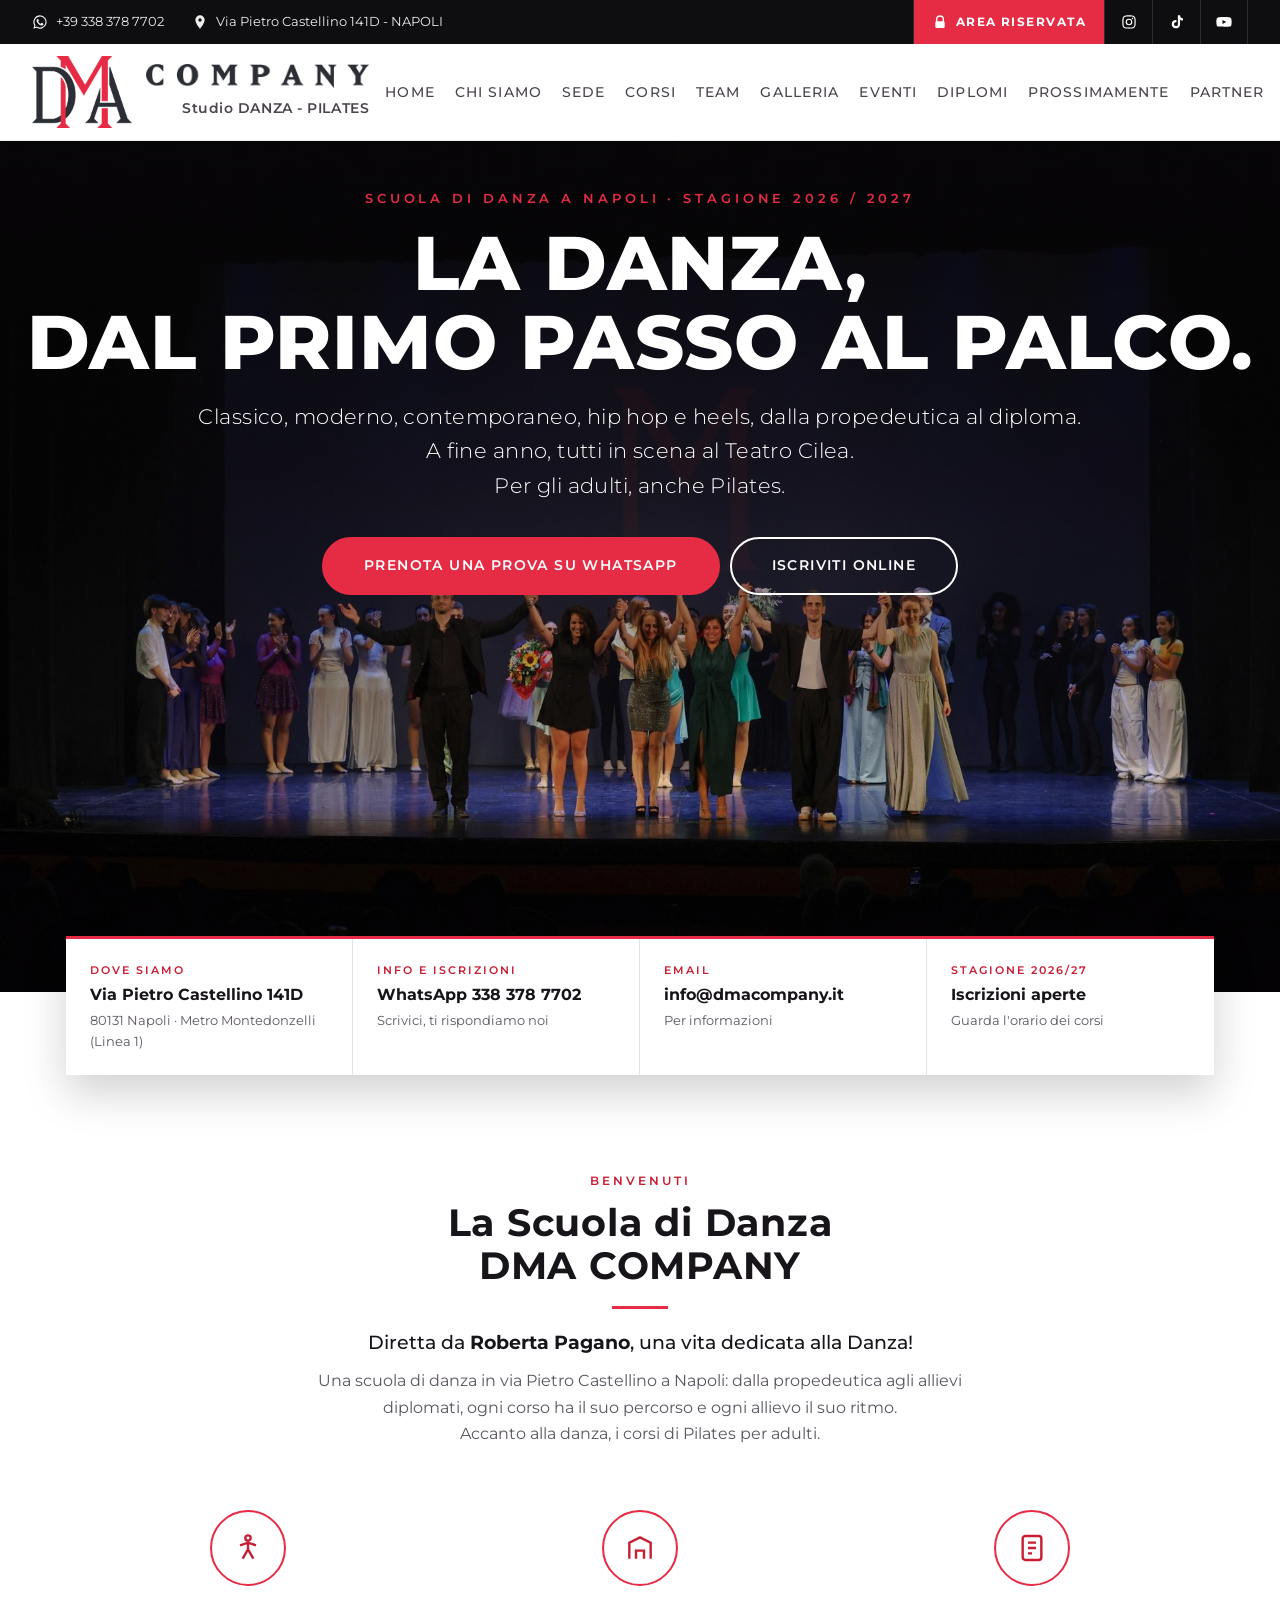
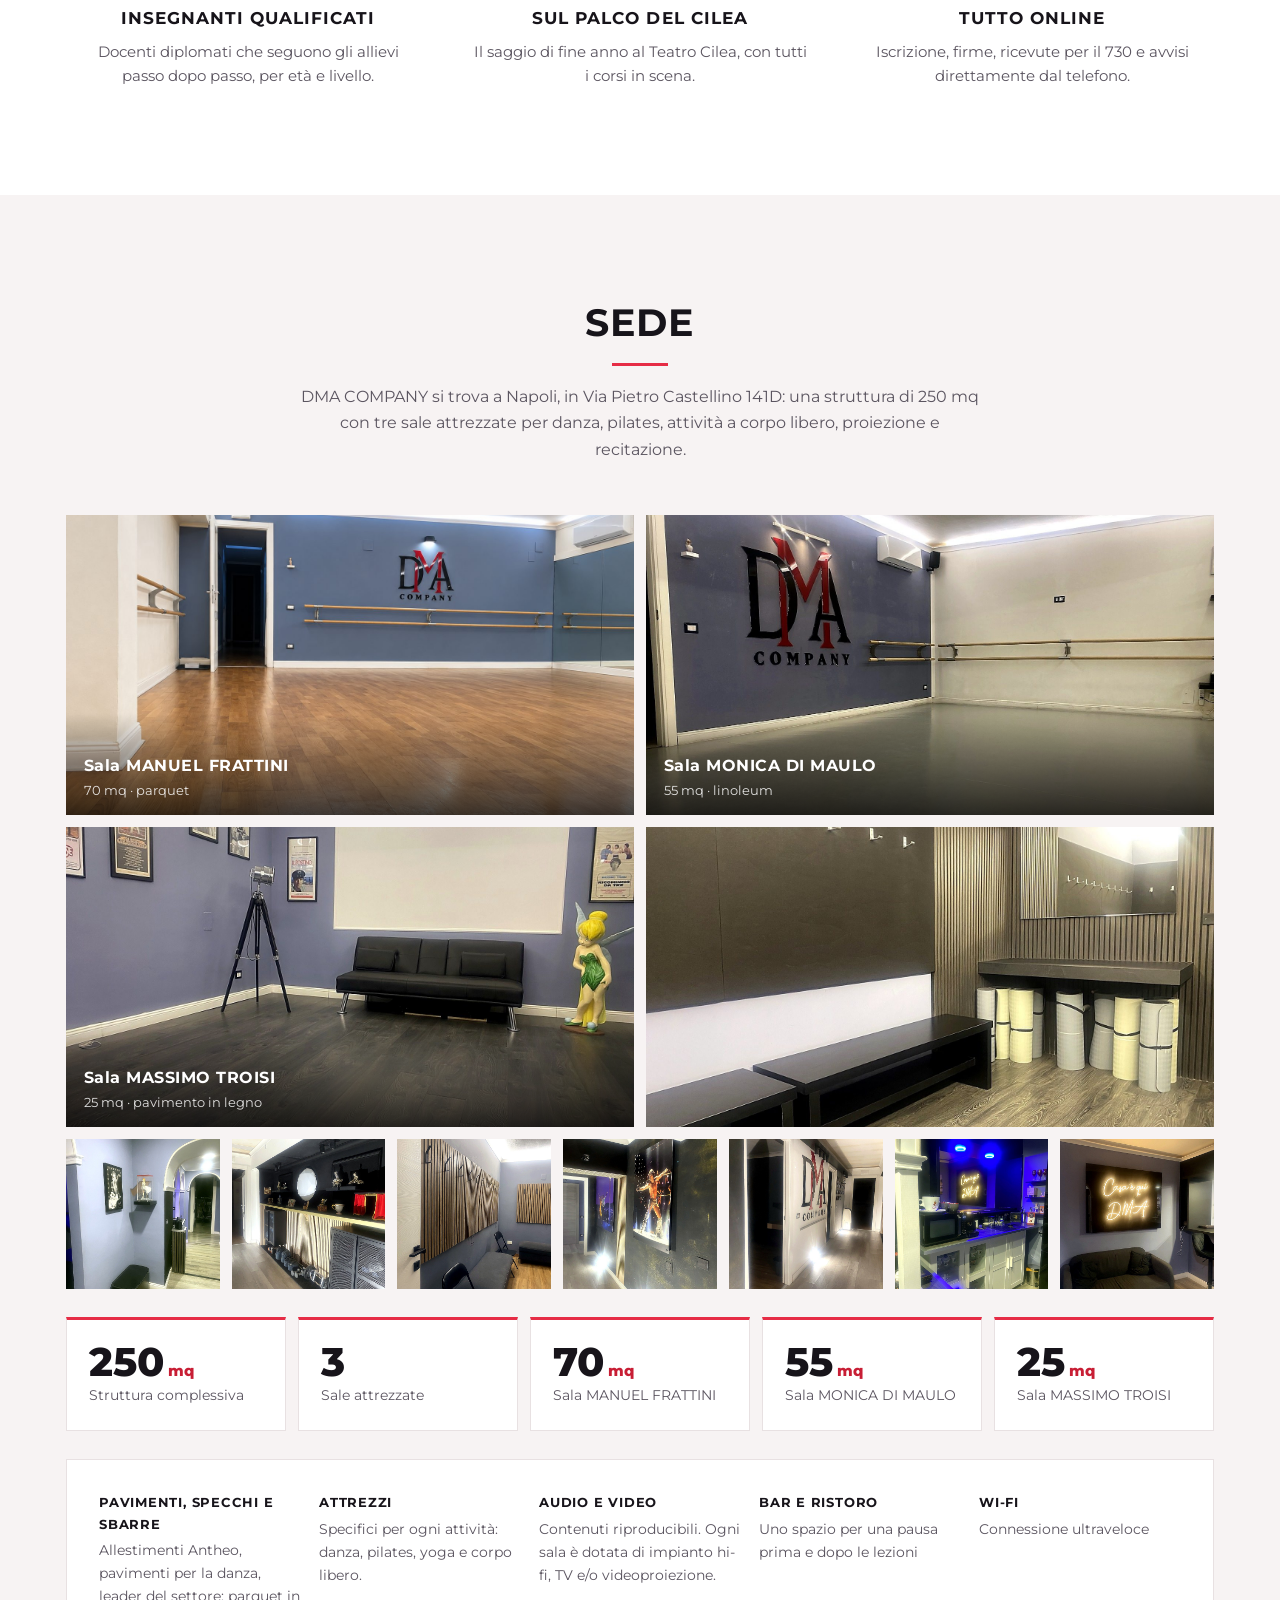
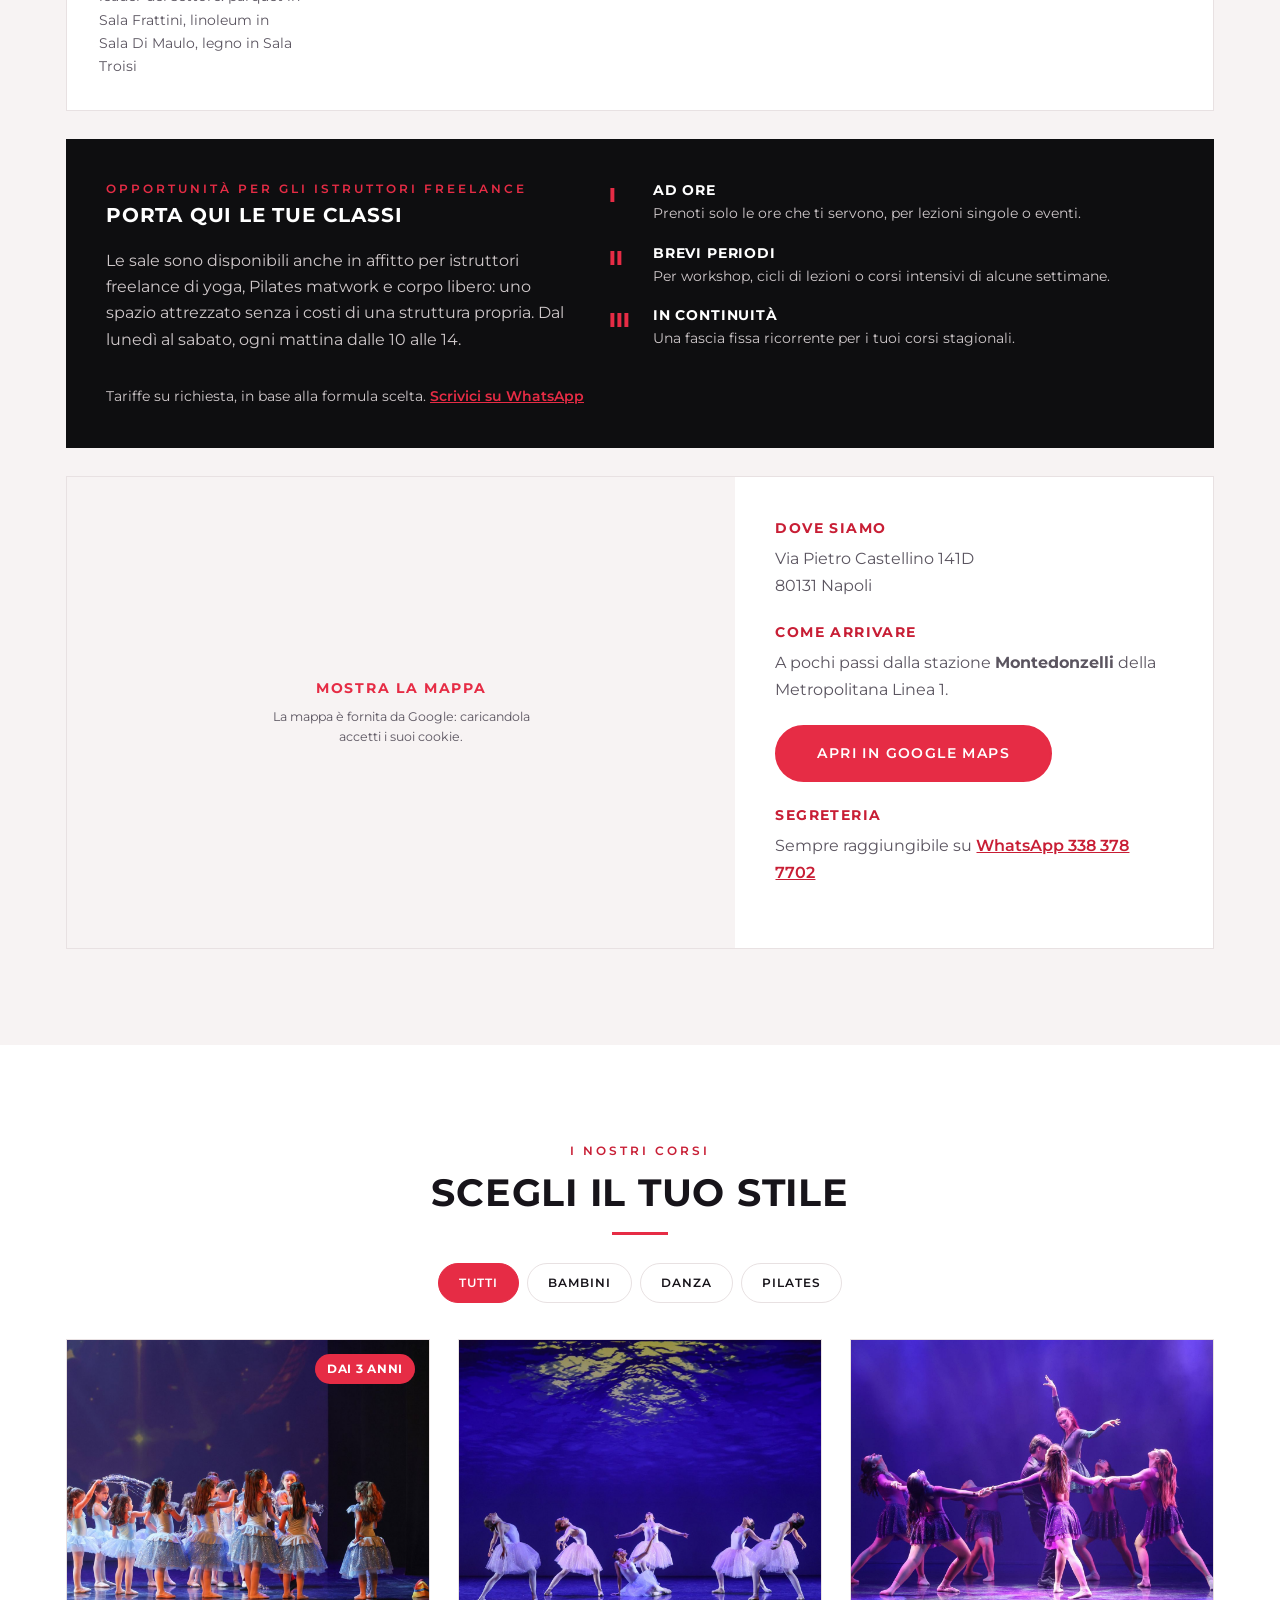
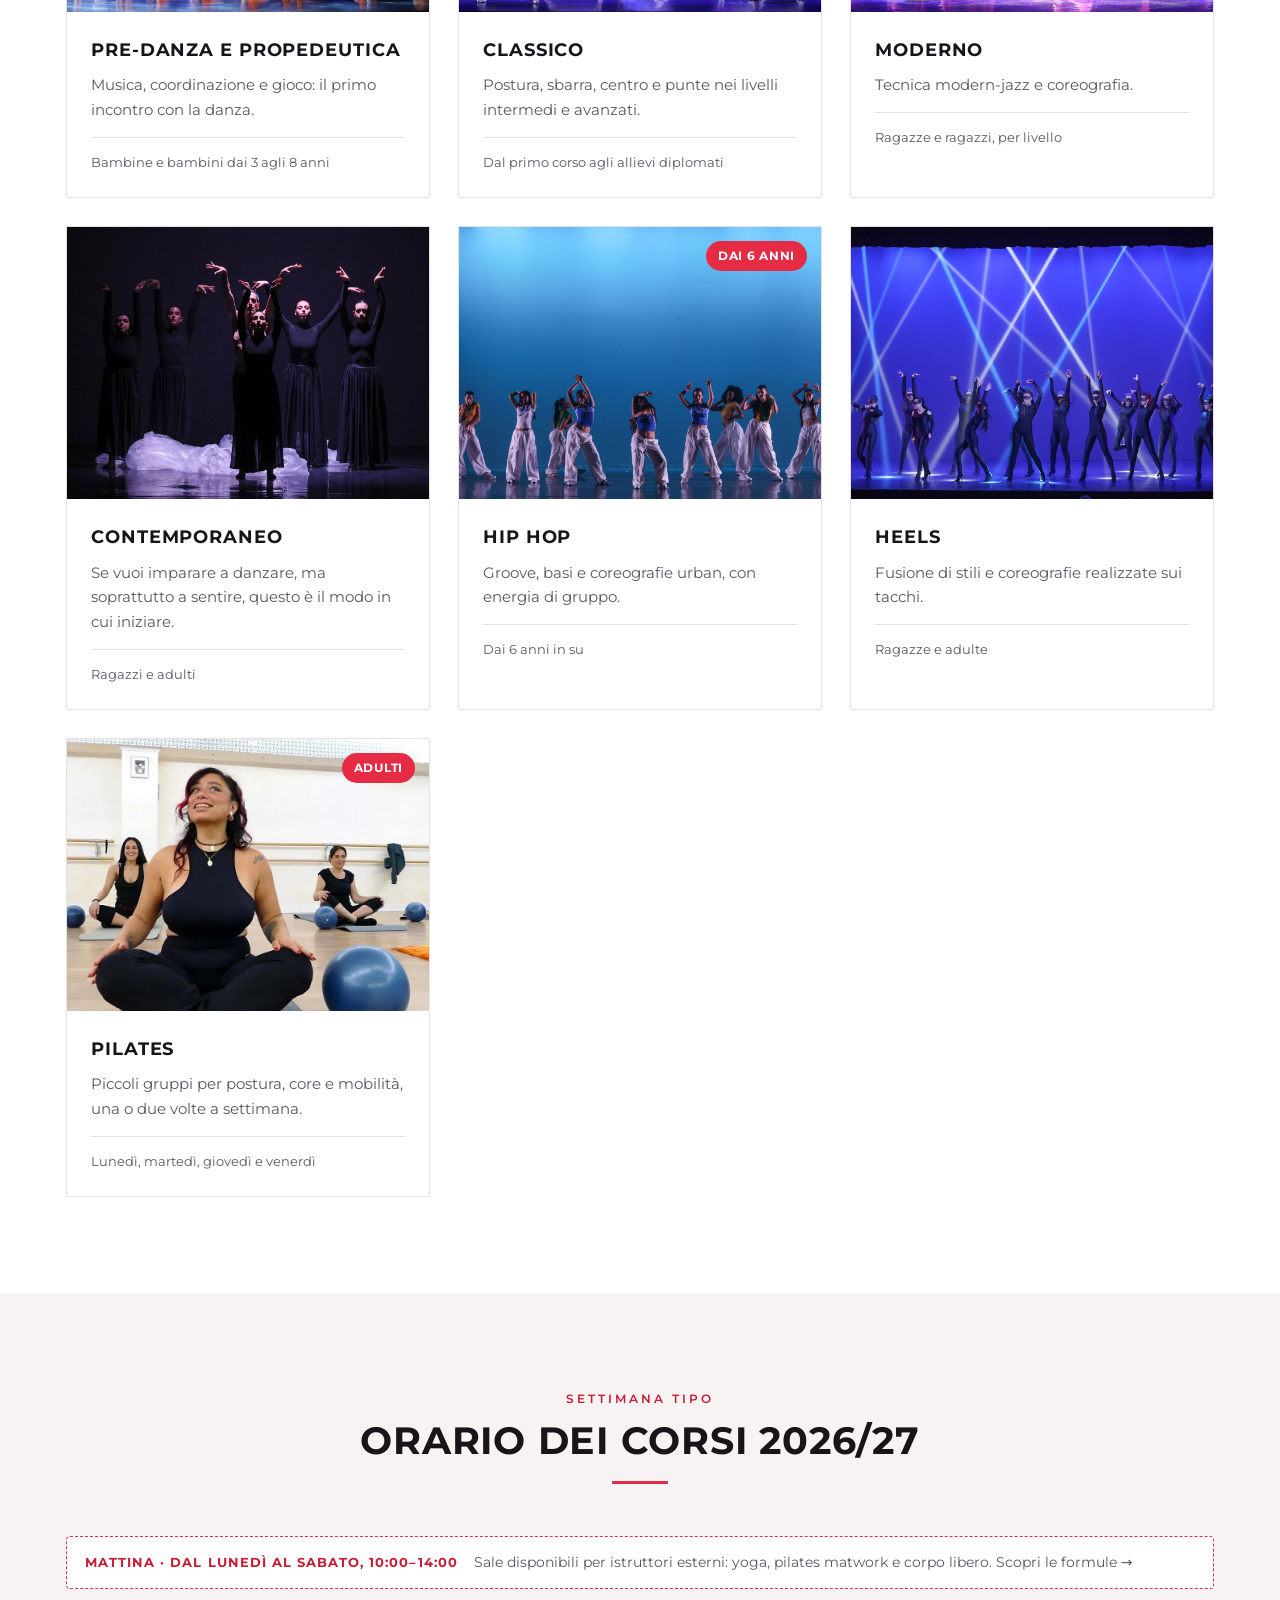
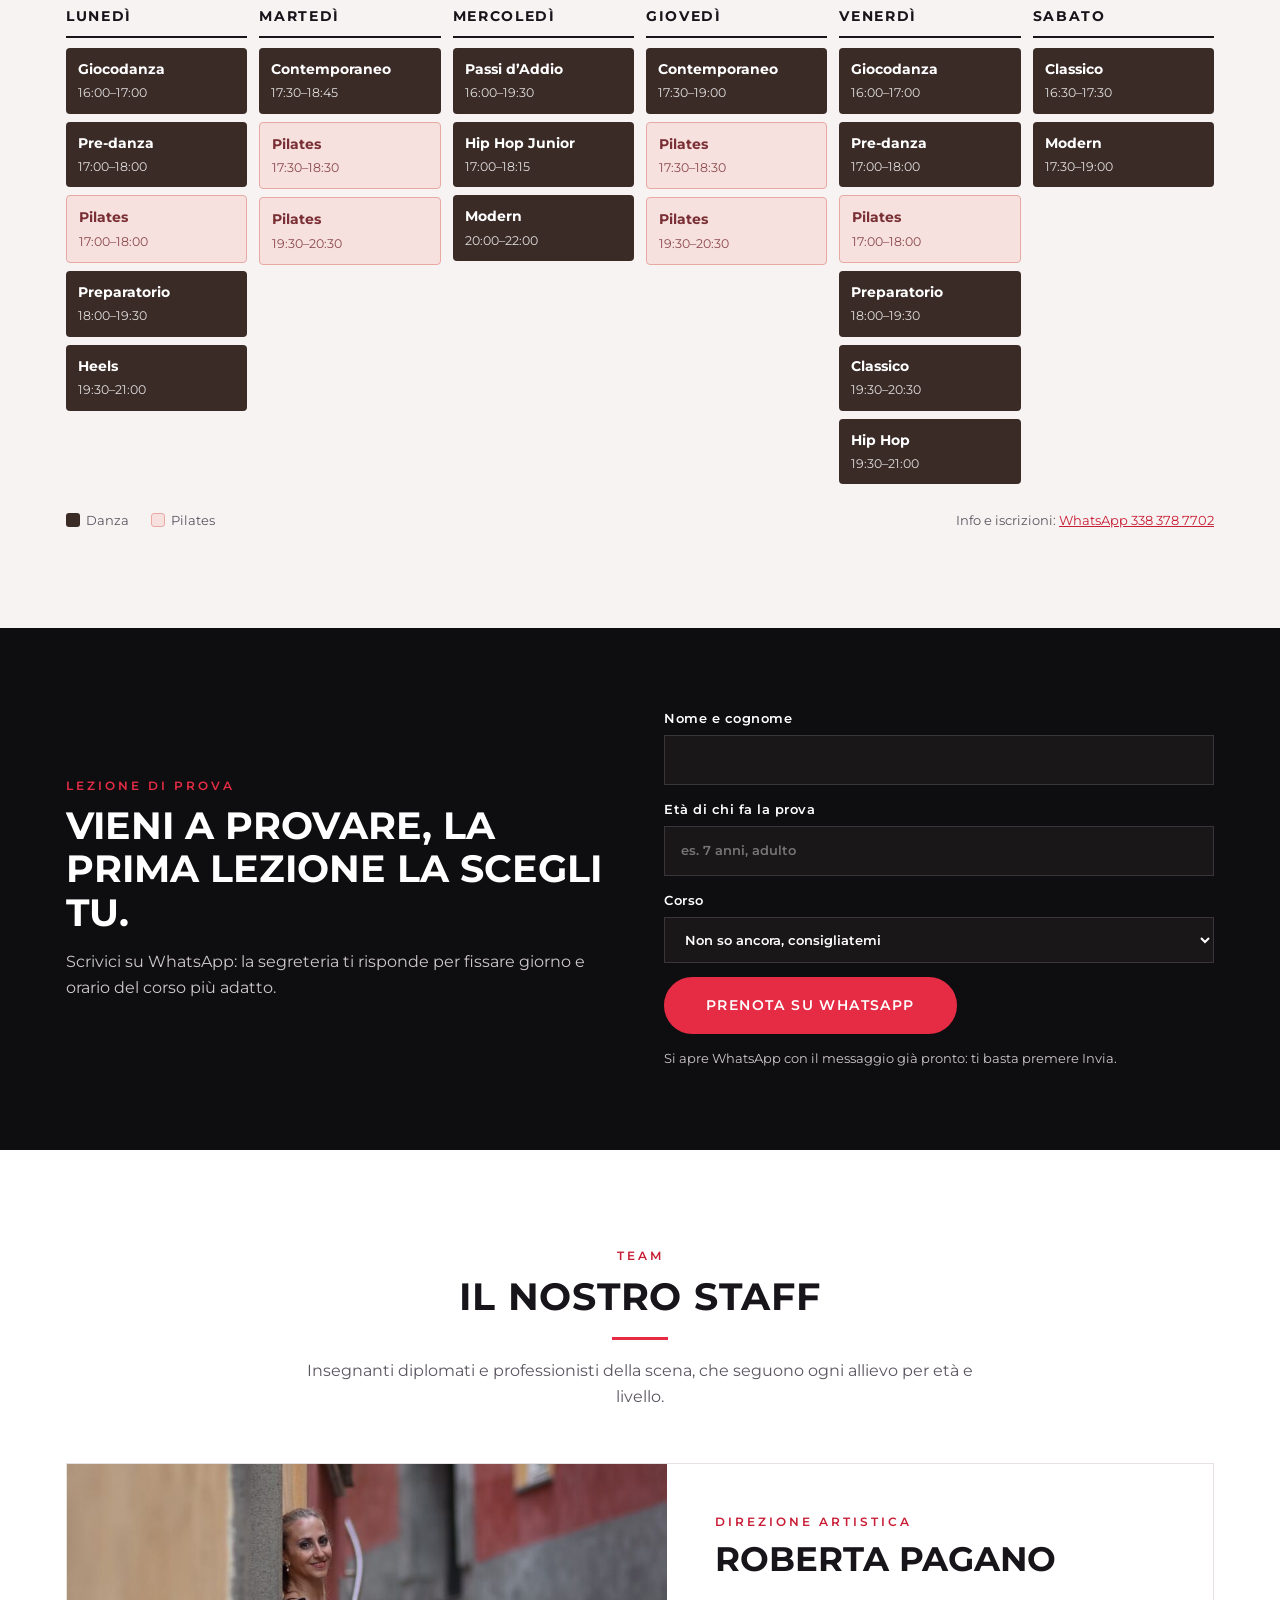
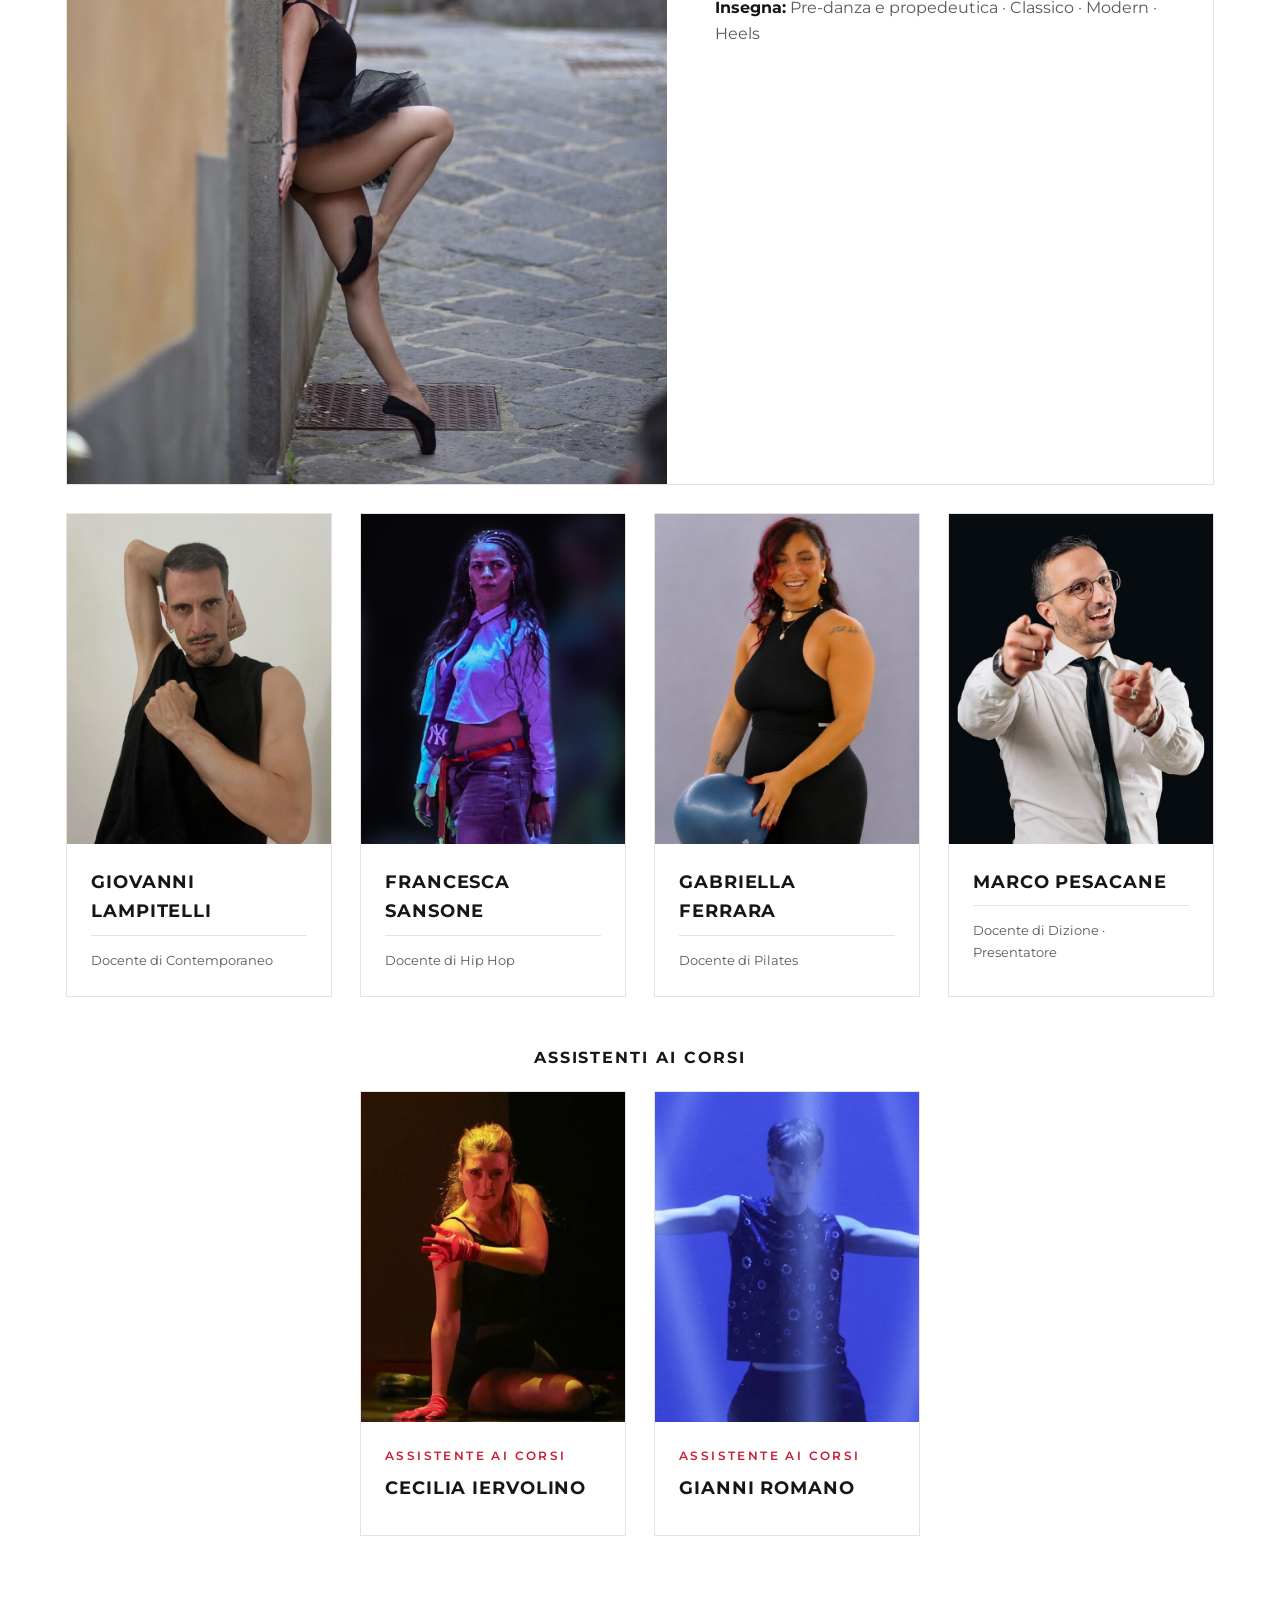
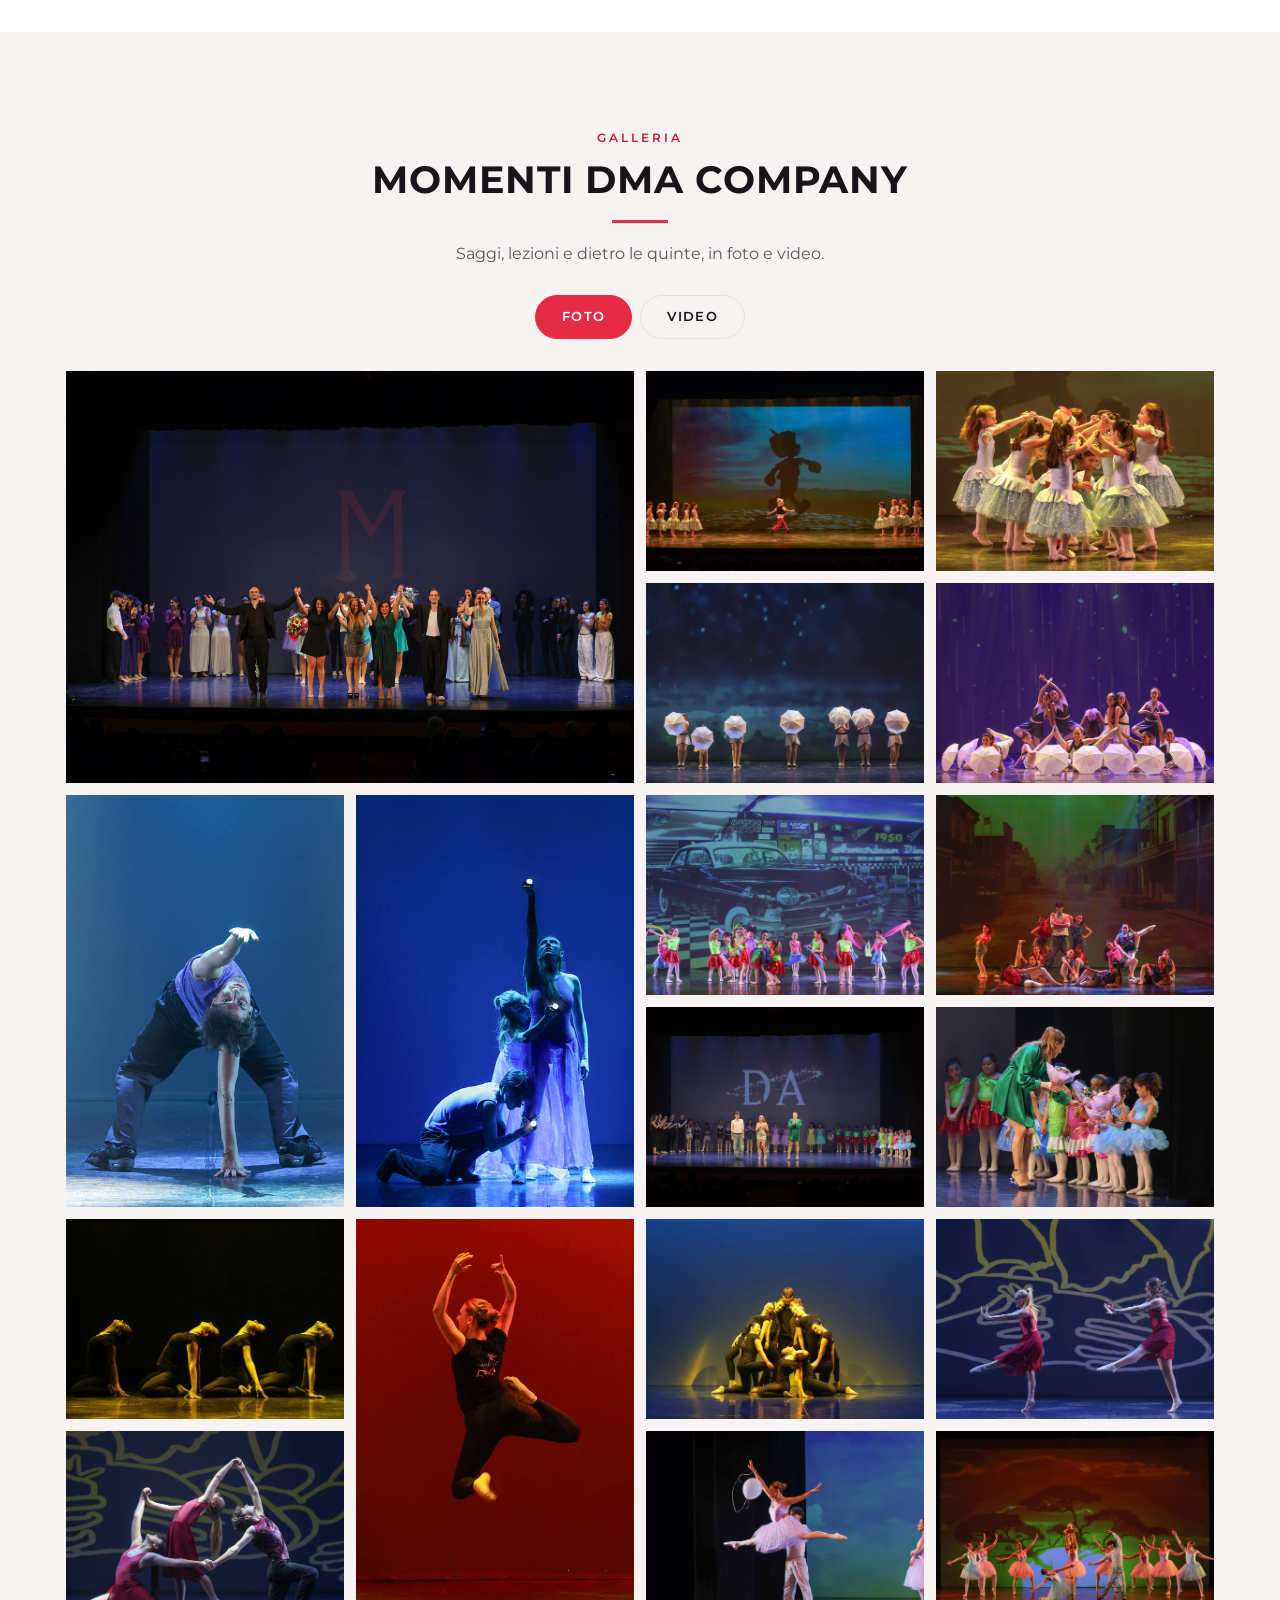
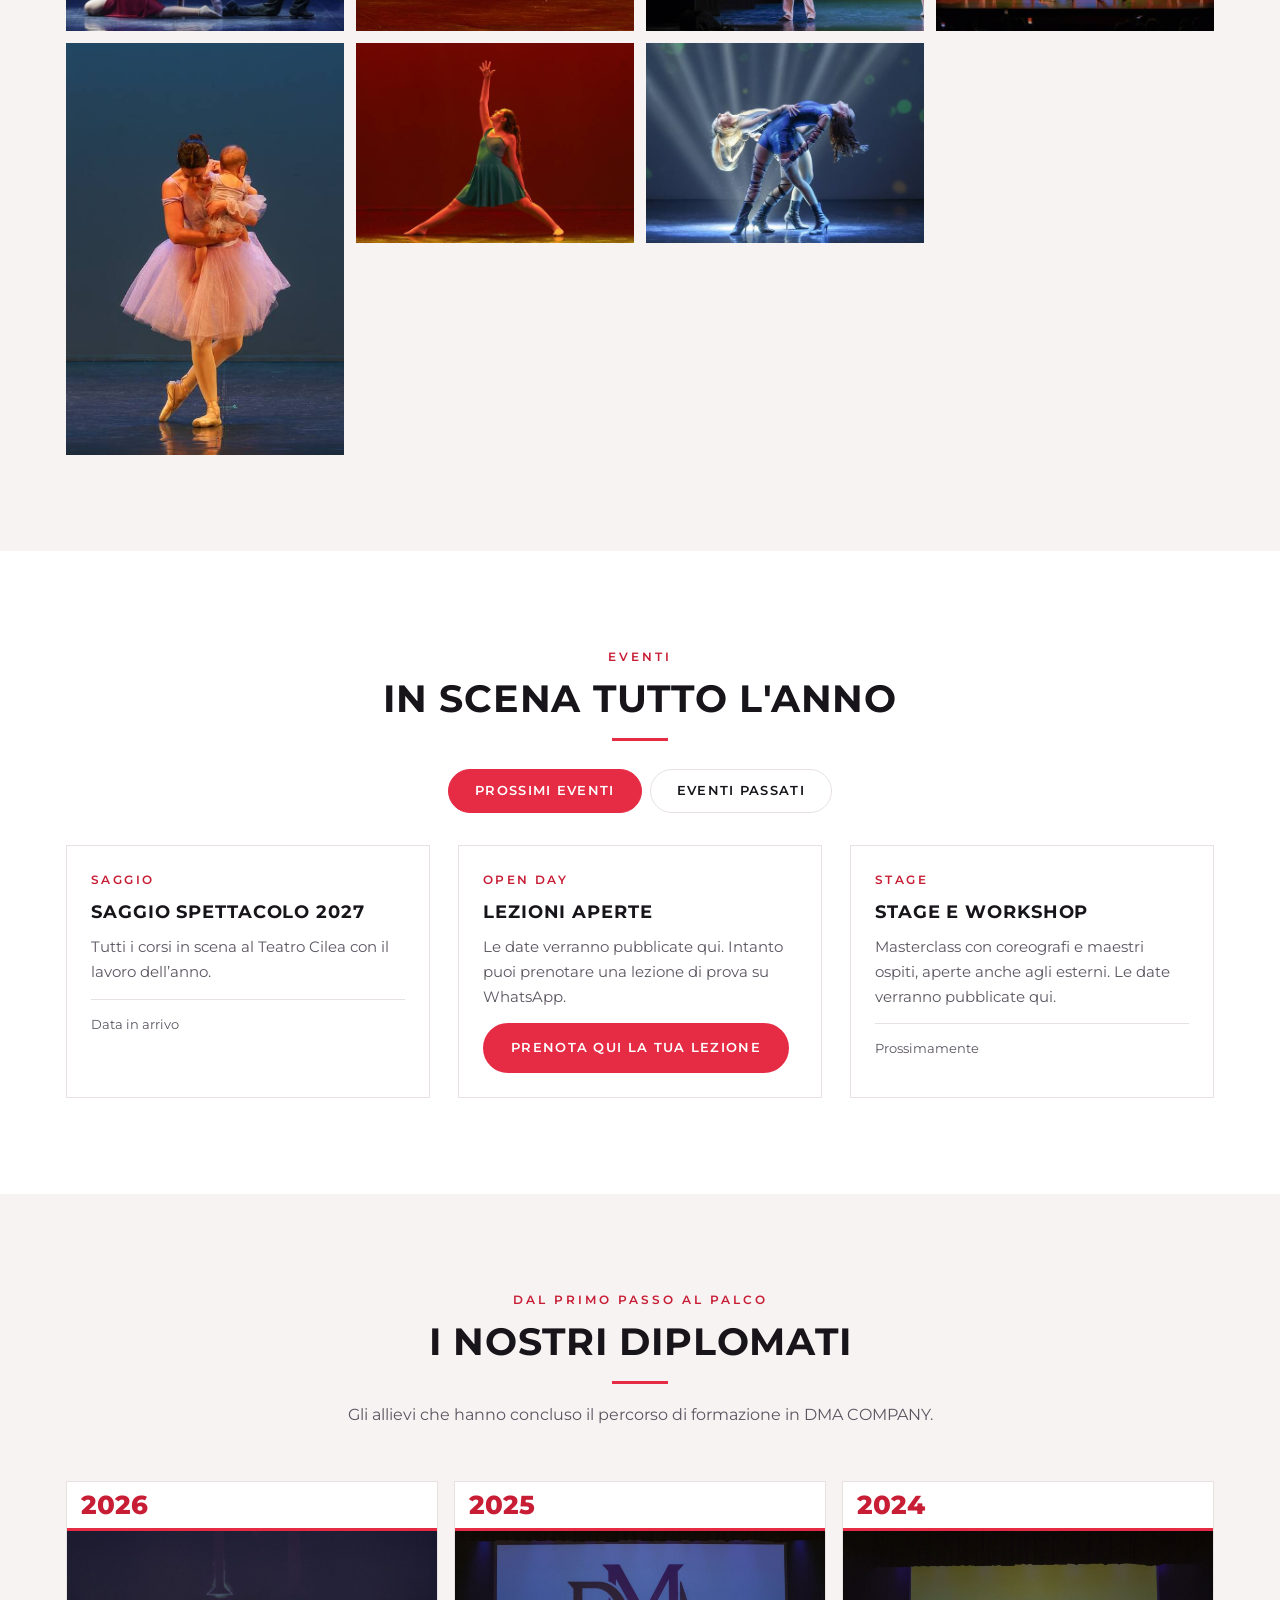
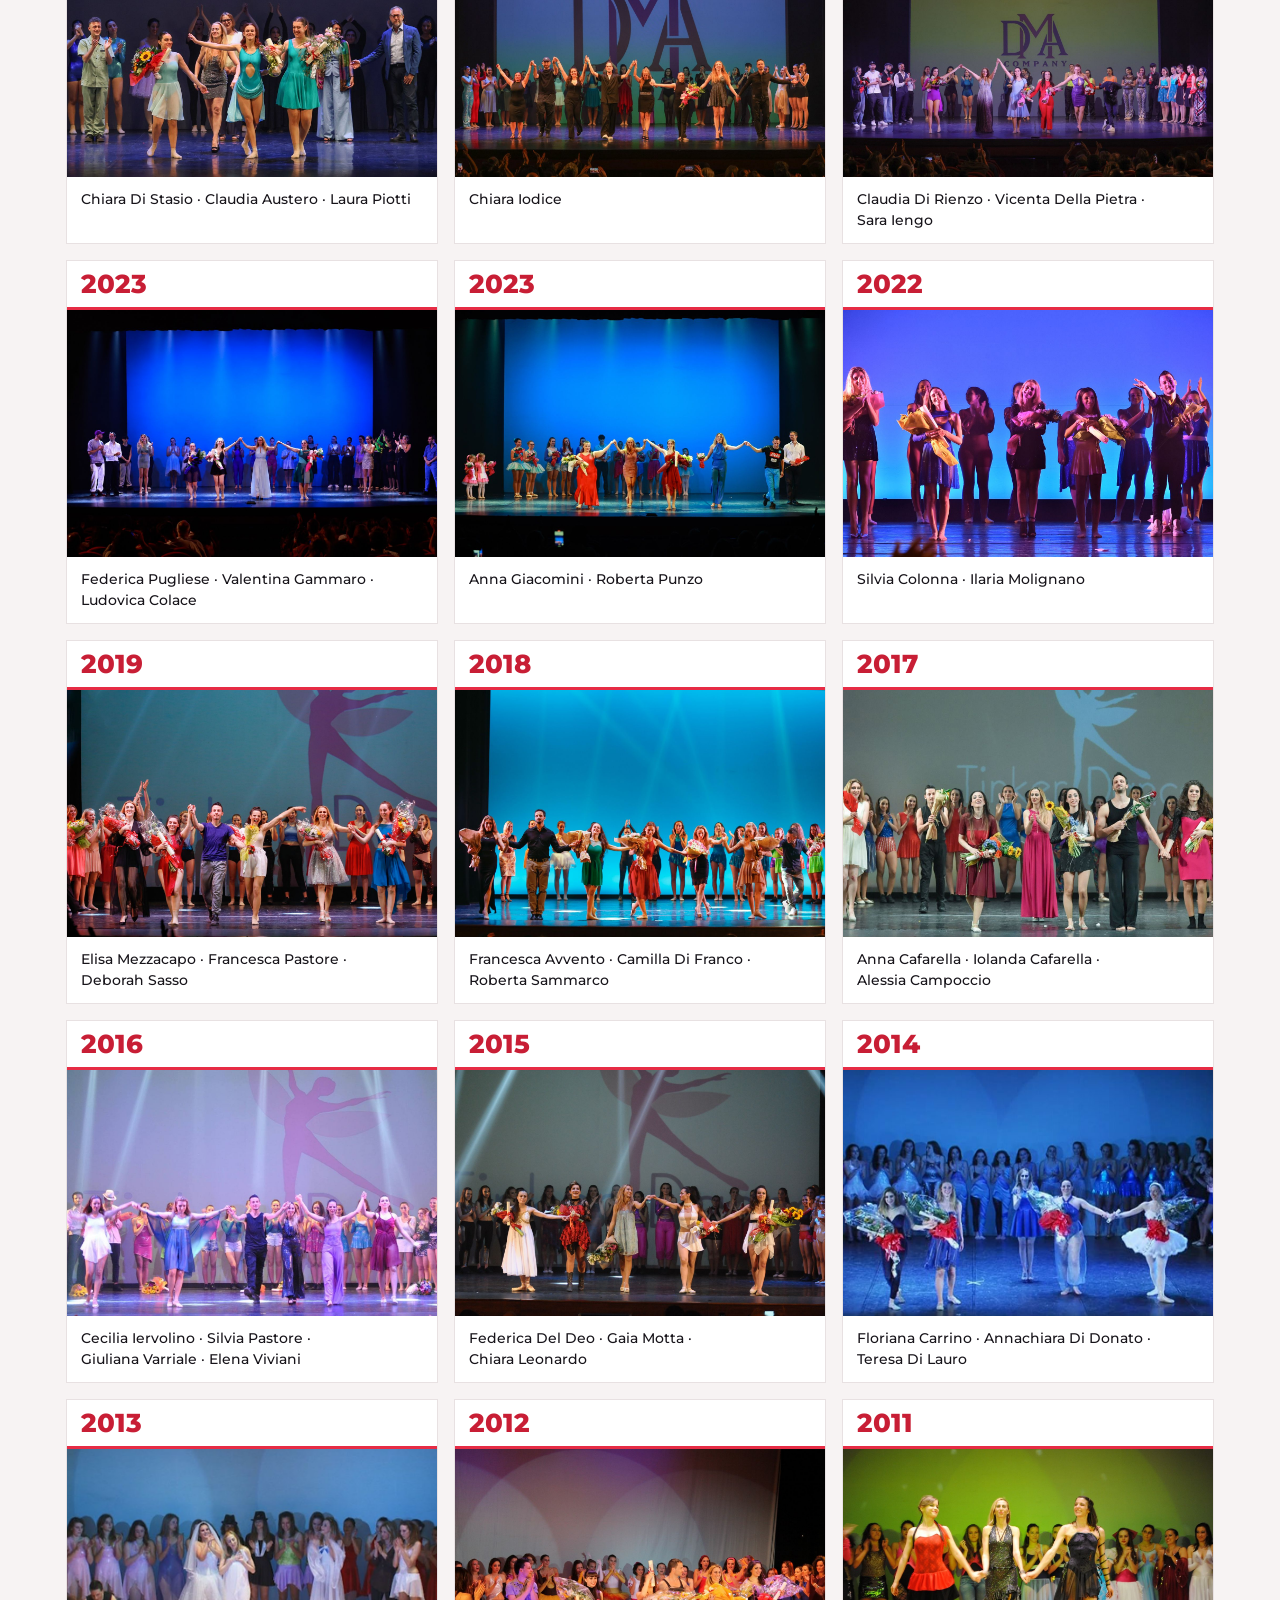
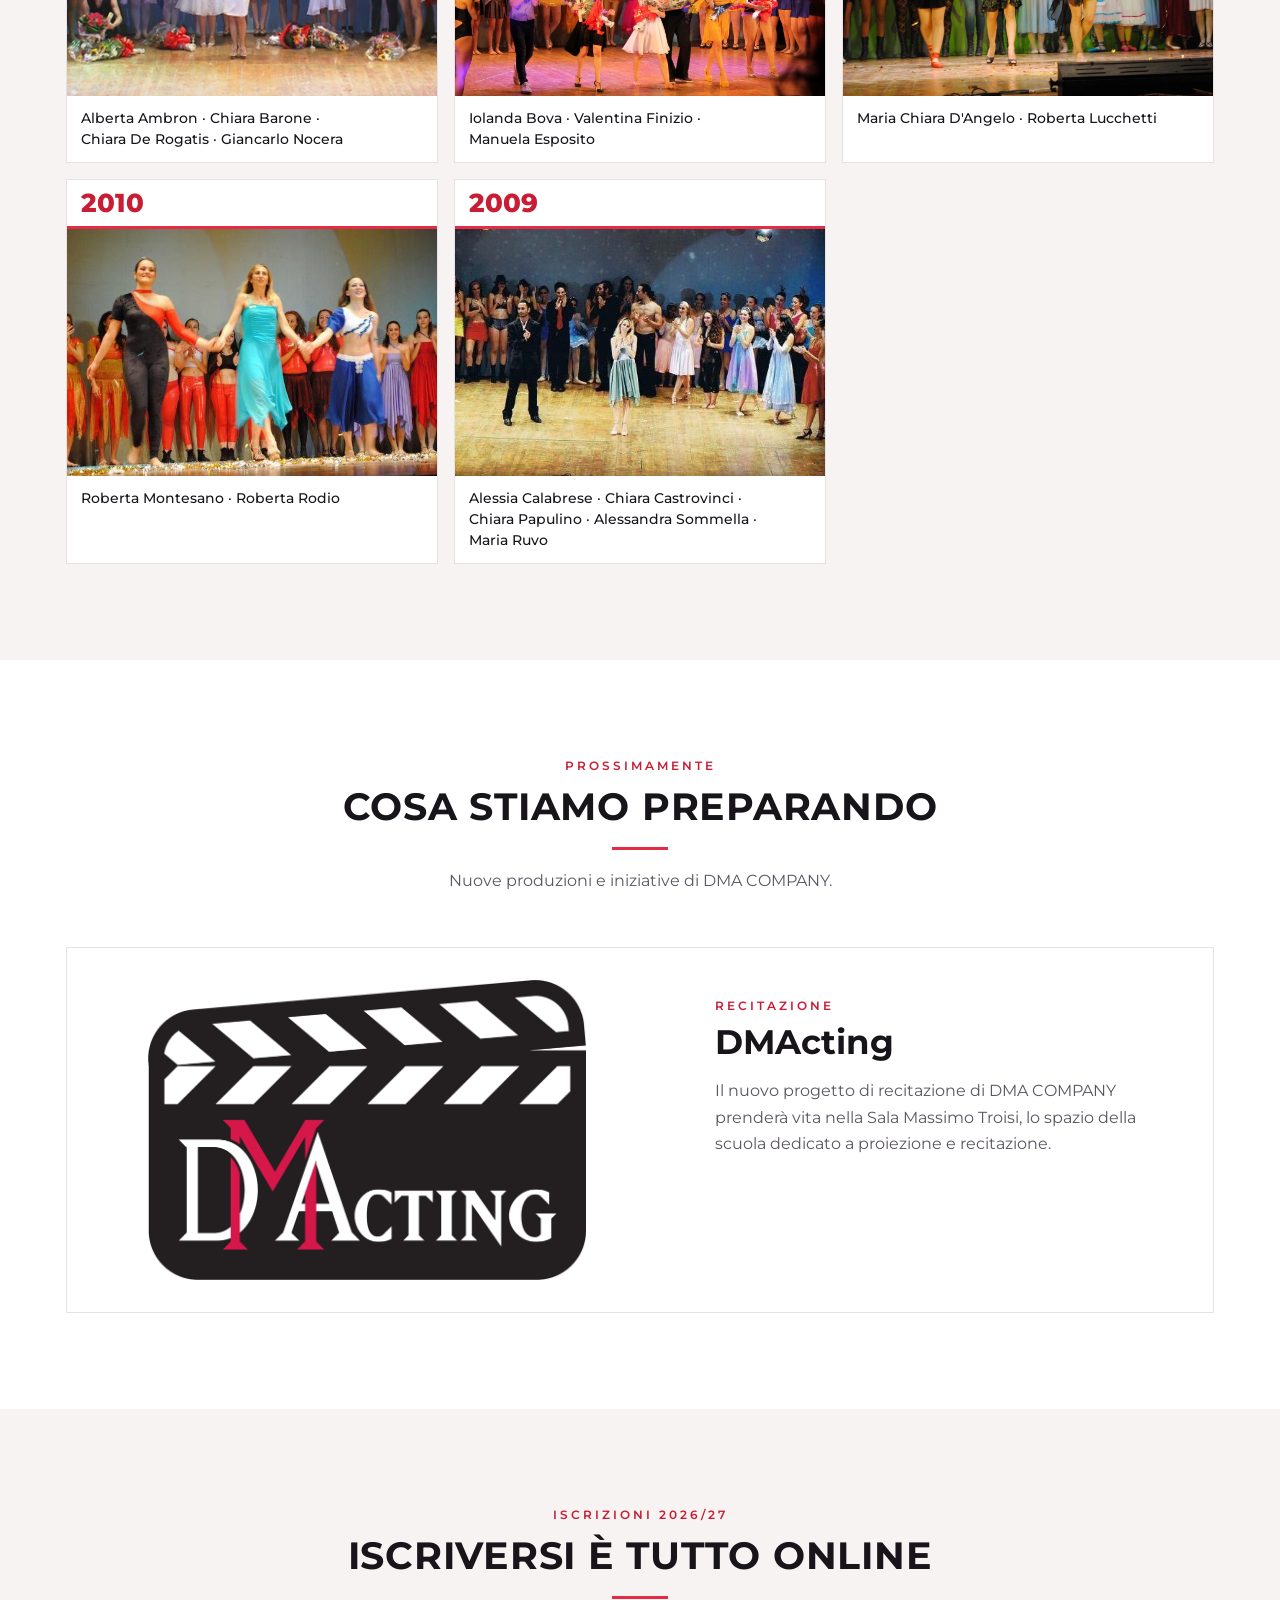
==== commit 93215283: "Diplomi 2024: Vicenta Della Pietra Co-Authored-By: Claude Opus 5.5 <noreply@anthropic.com> Claude-Se" ====
--- a/index.html
+++ b/index.html
@@ -292,7 +292,7 @@
 
 <section id="diplomati" class="alt"><div class="wrap">
  <div class="head"><div class="kick">Dal primo passo al palco</div><h2>I nostri diplomati</h2><p>Gli allievi che hanno concluso il percorso di formazione in DMA COMPANY.</p></div>
- <div class="dgal"><figure><div class="dy">2026</div><button class="g" data-src="dipl/2026.jpg" style="background-image:url(dipl/2026.jpg)" aria-label="Diplomi 2026"></button><figcaption><span><span class="nm">Chiara Di Stasio</span> · <span class="nm">Claudia Austero</span> · <span class="nm">Laura Piotti</span></span></figcaption></figure><figure><div class="dy">2025</div><button class="g" data-src="dipl/2025.jpg" style="background-image:url(dipl/2025.jpg)" aria-label="Diplomi 2025"></button><figcaption><span><span class="nm">Chiara Iodice</span></span></figcaption></figure><figure><div class="dy">2024</div><button class="g" data-src="dipl/2024.jpg" style="background-image:url(dipl/2024.jpg)" aria-label="Diplomi 2024"></button><figcaption><span><span class="nm">Claudia Di Rienzo</span> · <span class="nm">Vincenza Della Pietra</span> · <span class="nm">Sara Iengo</span></span></figcaption></figure><figure><div class="dy">2023</div><button class="g" data-src="dipl/2023-2.jpg" style="background-image:url(dipl/2023-2.jpg)" aria-label="Diplomi 2023"></button><figcaption><span><span class="nm">Federica Pugliese</span> · <span class="nm">Valentina Gammaro</span> · <span class="nm">Ludovica Colace</span></span></figcaption></figure><figure><div class="dy">2023</div><button class="g" data-src="dipl/2023-1.jpg" style="background-image:url(dipl/2023-1.jpg)" aria-label="Diplomi 2023"></button><figcaption><span><span class="nm">Anna Giacomini</span> · <span class="nm">Roberta Punzo</span></span></figcaption></figure><figure><div class="dy">2022</div><button class="g" data-src="dipl/2022.jpg" style="background-image:url(dipl/2022.jpg)" aria-label="Diplomi 2022"></button><figcaption><span><span class="nm">Silvia Colonna</span> · <span class="nm">Ilaria Molignano</span></span></figcaption></figure><figure><div class="dy">2019</div><button class="g" data-src="dipl/2019.jpg" style="background-image:url(dipl/2019.jpg)" aria-label="Diplomi 2019"></button><figcaption><span><span class="nm">Elisa Mezzacapo</span> · <span class="nm">Francesca Pastore</span> · <span class="nm">Deborah Sasso</span></span></figcaption></figure><figure><div class="dy">2018</div><button class="g" data-src="dipl/2018.jpg" style="background-image:url(dipl/2018.jpg)" aria-label="Diplomi 2018"></button><figcaption><span><span class="nm">Francesca Avvento</span> · <span class="nm">Camilla Di Franco</span> · <span class="nm">Roberta Sammarco</span></span></figcaption></figure><figure><div class="dy">2017</div><button class="g" data-src="dipl/2017.jpg" style="background-image:url(dipl/2017.jpg)" aria-label="Diplomi 2017"></button><figcaption><span><span class="nm">Anna Cafarella</span> · <span class="nm">Iolanda Cafarella</span> · <span class="nm">Alessia Campoccio</span></span></figcaption></figure><figure><div class="dy">2016</div><button class="g" data-src="dipl/2016.jpg" style="background-image:url(dipl/2016.jpg)" aria-label="Diplomi 2016"></button><figcaption><span><span class="nm">Cecilia Iervolino</span> · <span class="nm">Silvia Pastore</span> · <span class="nm">Giuliana Varriale</span> · <span class="nm">Elena Viviani</span></span></figcaption></figure><figure><div class="dy">2015</div><button class="g" data-src="dipl/2015.jpg" style="background-image:url(dipl/2015.jpg)" aria-label="Diplomi 2015"></button><figcaption><span><span class="nm">Federica Del Deo</span> · <span class="nm">Gaia Motta</span> · <span class="nm">Chiara Leonardo</span></span></figcaption></figure><figure><div class="dy">2014</div><button class="g" data-src="dipl/2014.jpg" style="background-image:url(dipl/2014.jpg)" aria-label="Diplomi 2014"></button><figcaption><span><span class="nm">Floriana Carrino</span> · <span class="nm">Annachiara Di Donato</span> · <span class="nm">Teresa Di Lauro</span></span></figcaption></figure><figure><div class="dy">2013</div><button class="g" data-src="dipl/2013.jpg" style="background-image:url(dipl/2013.jpg)" aria-label="Diplomi 2013"></button><figcaption><span><span class="nm">Alberta Ambron</span> · <span class="nm">Chiara Barone</span> · <span class="nm">Chiara De Rogatis</span> · <span class="nm">Giancarlo Nocera</span></span></figcaption></figure><figure><div class="dy">2012</div><button class="g" data-src="dipl/2012.jpg" style="background-image:url(dipl/2012.jpg)" aria-label="Diplomi 2012"></button><figcaption><span><span class="nm">Iolanda Bova</span> · <span class="nm">Valentina Finizio</span> · <span class="nm">Manuela Esposito</span></span></figcaption></figure><figure><div class="dy">2011</div><button class="g" data-src="dipl/2011.jpg" style="background-image:url(dipl/2011.jpg)" aria-label="Diplomi 2011"></button><figcaption><span><span class="nm">Maria Chiara D'Angelo</span> · <span class="nm">Roberta Lucchetti</span></span></figcaption></figure><figure><div class="dy">2010</div><button class="g" data-src="dipl/2010.jpg" style="background-image:url(dipl/2010.jpg)" aria-label="Diplomi 2010"></button><figcaption><span><span class="nm">Roberta Montesano</span> · <span class="nm">Roberta Rodio</span></span></figcaption></figure><figure><div class="dy">2009</div><button class="g" data-src="dipl/2009.jpg" style="background-image:url(dipl/2009.jpg)" aria-label="Diplomi 2009"></button><figcaption><span><span class="nm">Alessia Calabrese</span> · <span class="nm">Chiara Castrovinci</span> · <span class="nm">Chiara Papulino</span> · <span class="nm">Alessandra Sommella</span> · <span class="nm">Maria Ruvo</span></span></figcaption></figure></div>
+ <div class="dgal"><figure><div class="dy">2026</div><button class="g" data-src="dipl/2026.jpg" style="background-image:url(dipl/2026.jpg)" aria-label="Diplomi 2026"></button><figcaption><span><span class="nm">Chiara Di Stasio</span> · <span class="nm">Claudia Austero</span> · <span class="nm">Laura Piotti</span></span></figcaption></figure><figure><div class="dy">2025</div><button class="g" data-src="dipl/2025.jpg" style="background-image:url(dipl/2025.jpg)" aria-label="Diplomi 2025"></button><figcaption><span><span class="nm">Chiara Iodice</span></span></figcaption></figure><figure><div class="dy">2024</div><button class="g" data-src="dipl/2024.jpg" style="background-image:url(dipl/2024.jpg)" aria-label="Diplomi 2024"></button><figcaption><span><span class="nm">Claudia Di Rienzo</span> · <span class="nm">Vicenta Della Pietra</span> · <span class="nm">Sara Iengo</span></span></figcaption></figure><figure><div class="dy">2023</div><button class="g" data-src="dipl/2023-2.jpg" style="background-image:url(dipl/2023-2.jpg)" aria-label="Diplomi 2023"></button><figcaption><span><span class="nm">Federica Pugliese</span> · <span class="nm">Valentina Gammaro</span> · <span class="nm">Ludovica Colace</span></span></figcaption></figure><figure><div class="dy">2023</div><button class="g" data-src="dipl/2023-1.jpg" style="background-image:url(dipl/2023-1.jpg)" aria-label="Diplomi 2023"></button><figcaption><span><span class="nm">Anna Giacomini</span> · <span class="nm">Roberta Punzo</span></span></figcaption></figure><figure><div class="dy">2022</div><button class="g" data-src="dipl/2022.jpg" style="background-image:url(dipl/2022.jpg)" aria-label="Diplomi 2022"></button><figcaption><span><span class="nm">Silvia Colonna</span> · <span class="nm">Ilaria Molignano</span></span></figcaption></figure><figure><div class="dy">2019</div><button class="g" data-src="dipl/2019.jpg" style="background-image:url(dipl/2019.jpg)" aria-label="Diplomi 2019"></button><figcaption><span><span class="nm">Elisa Mezzacapo</span> · <span class="nm">Francesca Pastore</span> · <span class="nm">Deborah Sasso</span></span></figcaption></figure><figure><div class="dy">2018</div><button class="g" data-src="dipl/2018.jpg" style="background-image:url(dipl/2018.jpg)" aria-label="Diplomi 2018"></button><figcaption><span><span class="nm">Francesca Avvento</span> · <span class="nm">Camilla Di Franco</span> · <span class="nm">Roberta Sammarco</span></span></figcaption></figure><figure><div class="dy">2017</div><button class="g" data-src="dipl/2017.jpg" style="background-image:url(dipl/2017.jpg)" aria-label="Diplomi 2017"></button><figcaption><span><span class="nm">Anna Cafarella</span> · <span class="nm">Iolanda Cafarella</span> · <span class="nm">Alessia Campoccio</span></span></figcaption></figure><figure><div class="dy">2016</div><button class="g" data-src="dipl/2016.jpg" style="background-image:url(dipl/2016.jpg)" aria-label="Diplomi 2016"></button><figcaption><span><span class="nm">Cecilia Iervolino</span> · <span class="nm">Silvia Pastore</span> · <span class="nm">Giuliana Varriale</span> · <span class="nm">Elena Viviani</span></span></figcaption></figure><figure><div class="dy">2015</div><button class="g" data-src="dipl/2015.jpg" style="background-image:url(dipl/2015.jpg)" aria-label="Diplomi 2015"></button><figcaption><span><span class="nm">Federica Del Deo</span> · <span class="nm">Gaia Motta</span> · <span class="nm">Chiara Leonardo</span></span></figcaption></figure><figure><div class="dy">2014</div><button class="g" data-src="dipl/2014.jpg" style="background-image:url(dipl/2014.jpg)" aria-label="Diplomi 2014"></button><figcaption><span><span class="nm">Floriana Carrino</span> · <span class="nm">Annachiara Di Donato</span> · <span class="nm">Teresa Di Lauro</span></span></figcaption></figure><figure><div class="dy">2013</div><button class="g" data-src="dipl/2013.jpg" style="background-image:url(dipl/2013.jpg)" aria-label="Diplomi 2013"></button><figcaption><span><span class="nm">Alberta Ambron</span> · <span class="nm">Chiara Barone</span> · <span class="nm">Chiara De Rogatis</span> · <span class="nm">Giancarlo Nocera</span></span></figcaption></figure><figure><div class="dy">2012</div><button class="g" data-src="dipl/2012.jpg" style="background-image:url(dipl/2012.jpg)" aria-label="Diplomi 2012"></button><figcaption><span><span class="nm">Iolanda Bova</span> · <span class="nm">Valentina Finizio</span> · <span class="nm">Manuela Esposito</span></span></figcaption></figure><figure><div class="dy">2011</div><button class="g" data-src="dipl/2011.jpg" style="background-image:url(dipl/2011.jpg)" aria-label="Diplomi 2011"></button><figcaption><span><span class="nm">Maria Chiara D'Angelo</span> · <span class="nm">Roberta Lucchetti</span></span></figcaption></figure><figure><div class="dy">2010</div><button class="g" data-src="dipl/2010.jpg" style="background-image:url(dipl/2010.jpg)" aria-label="Diplomi 2010"></button><figcaption><span><span class="nm">Roberta Montesano</span> · <span class="nm">Roberta Rodio</span></span></figcaption></figure><figure><div class="dy">2009</div><button class="g" data-src="dipl/2009.jpg" style="background-image:url(dipl/2009.jpg)" aria-label="Diplomi 2009"></button><figcaption><span><span class="nm">Alessia Calabrese</span> · <span class="nm">Chiara Castrovinci</span> · <span class="nm">Chiara Papulino</span> · <span class="nm">Alessandra Sommella</span> · <span class="nm">Maria Ruvo</span></span></figcaption></figure></div>
 </div></section>
 
 <section id="progetti"><div class="wrap">
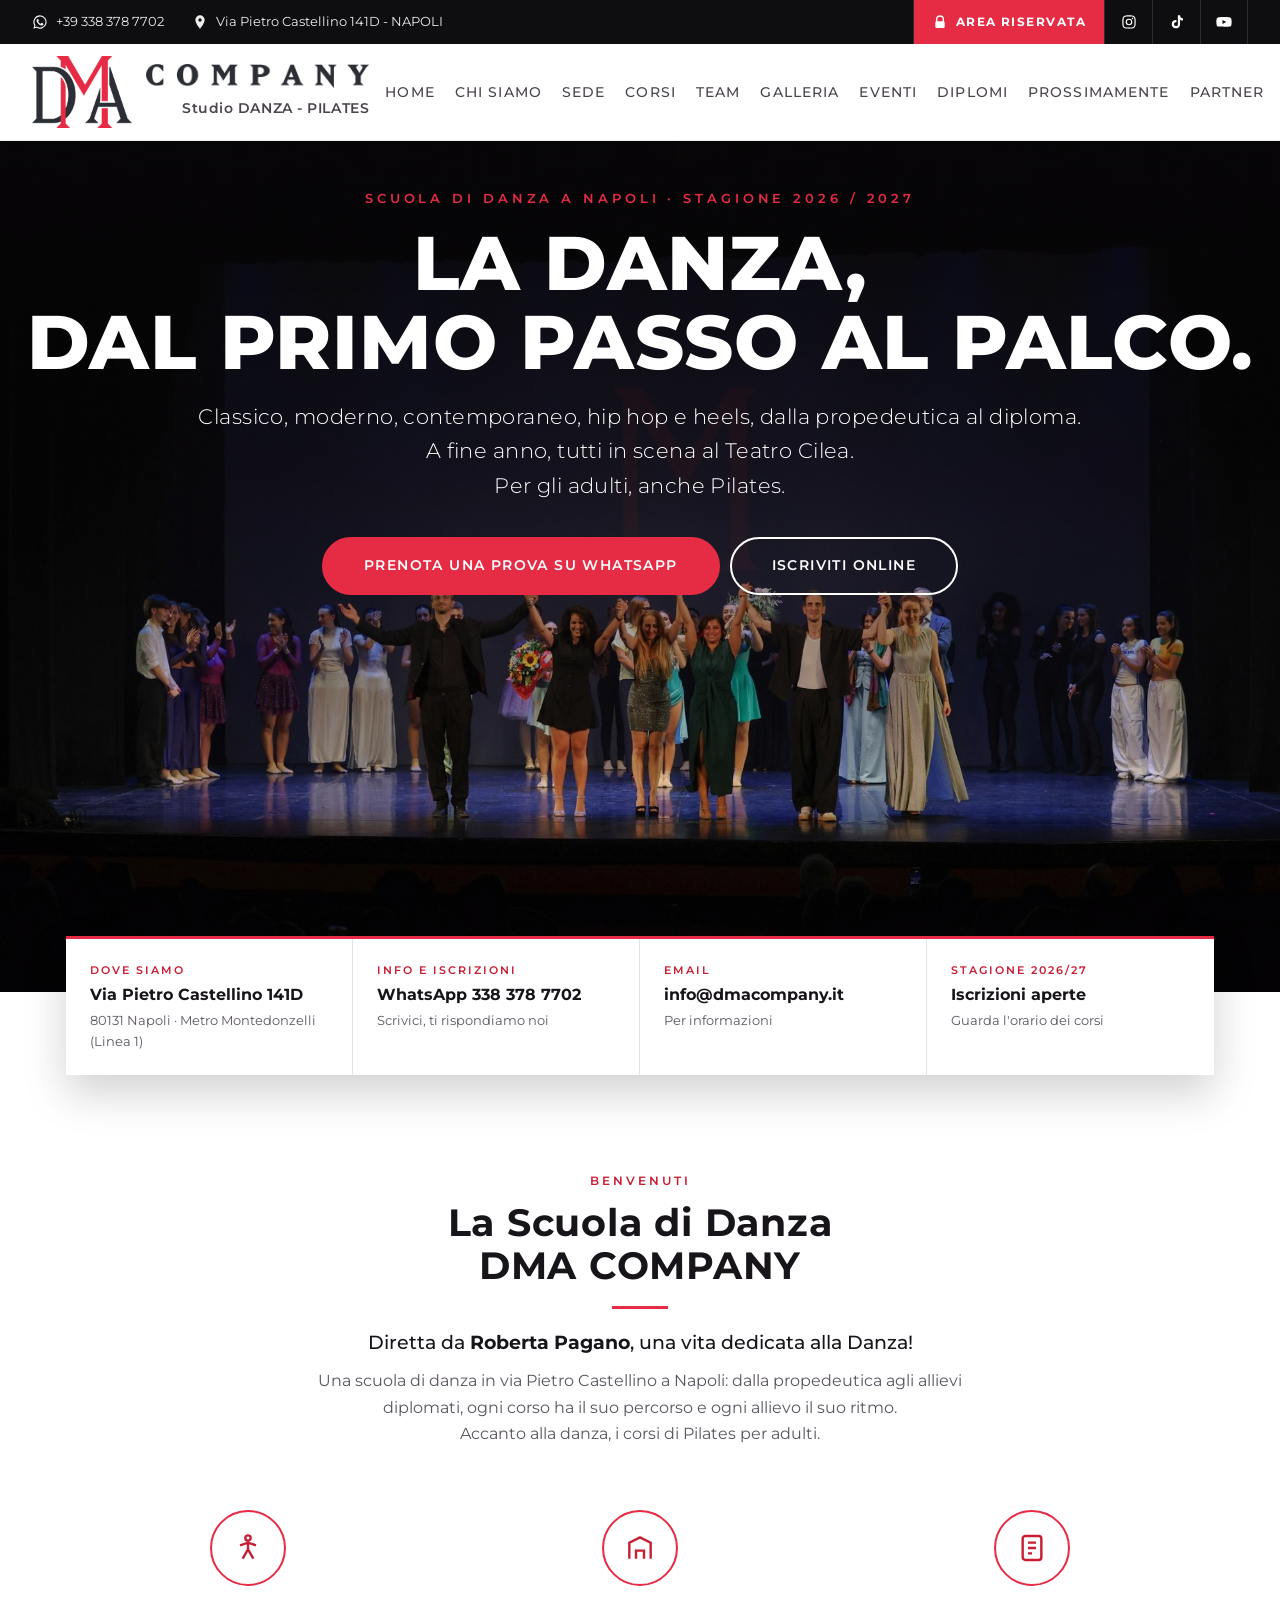
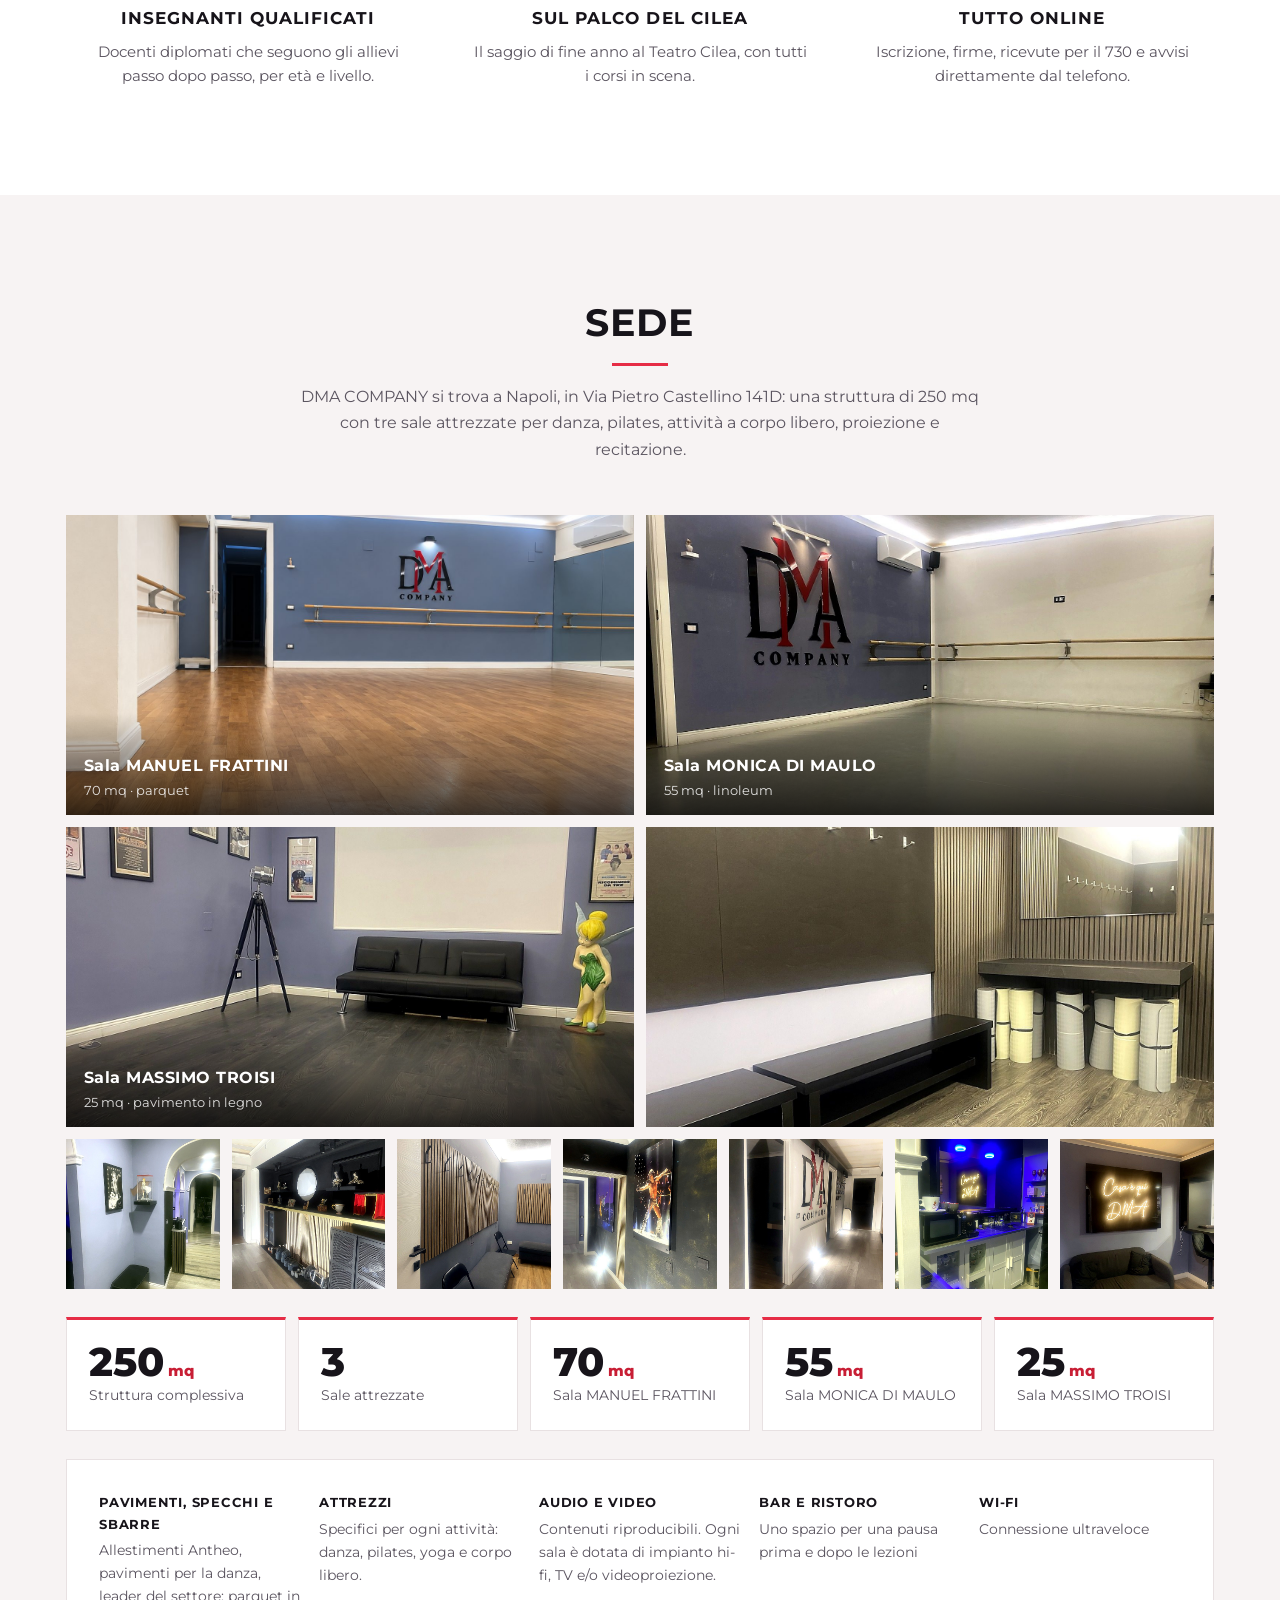
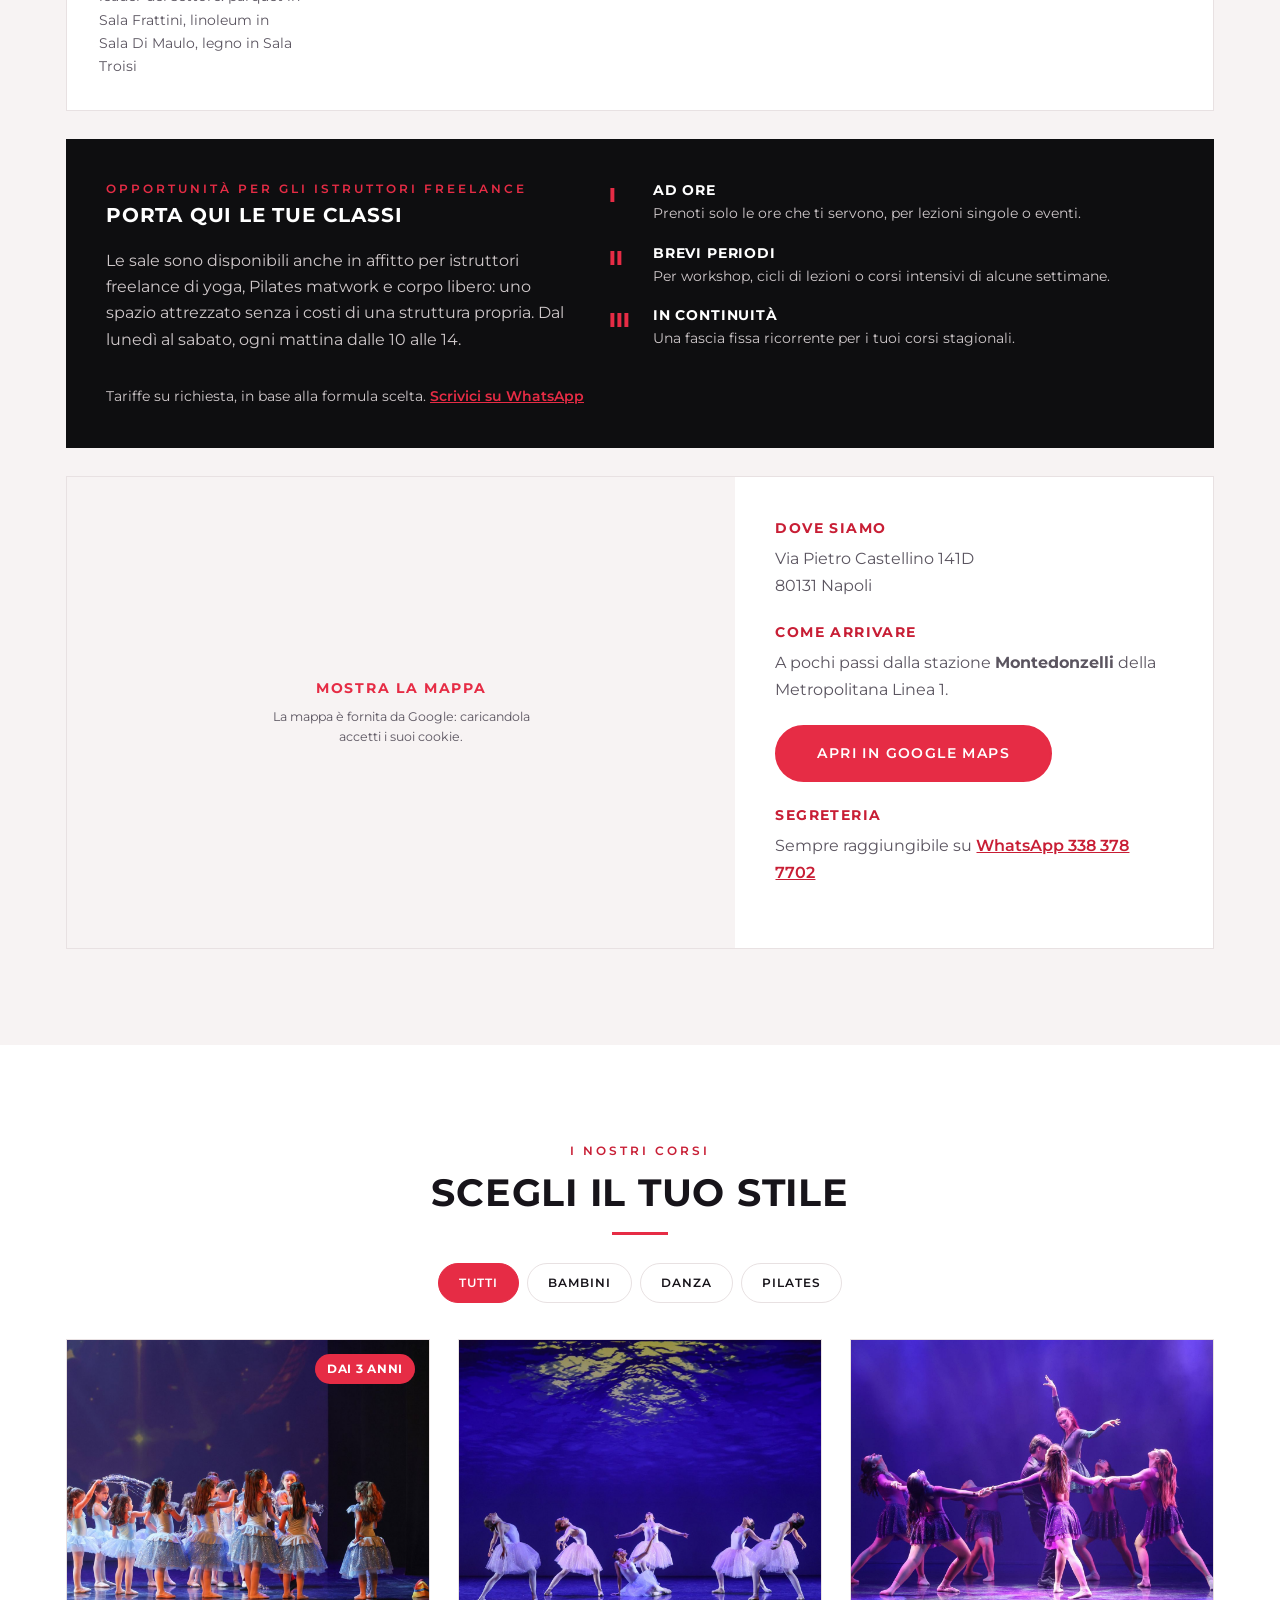
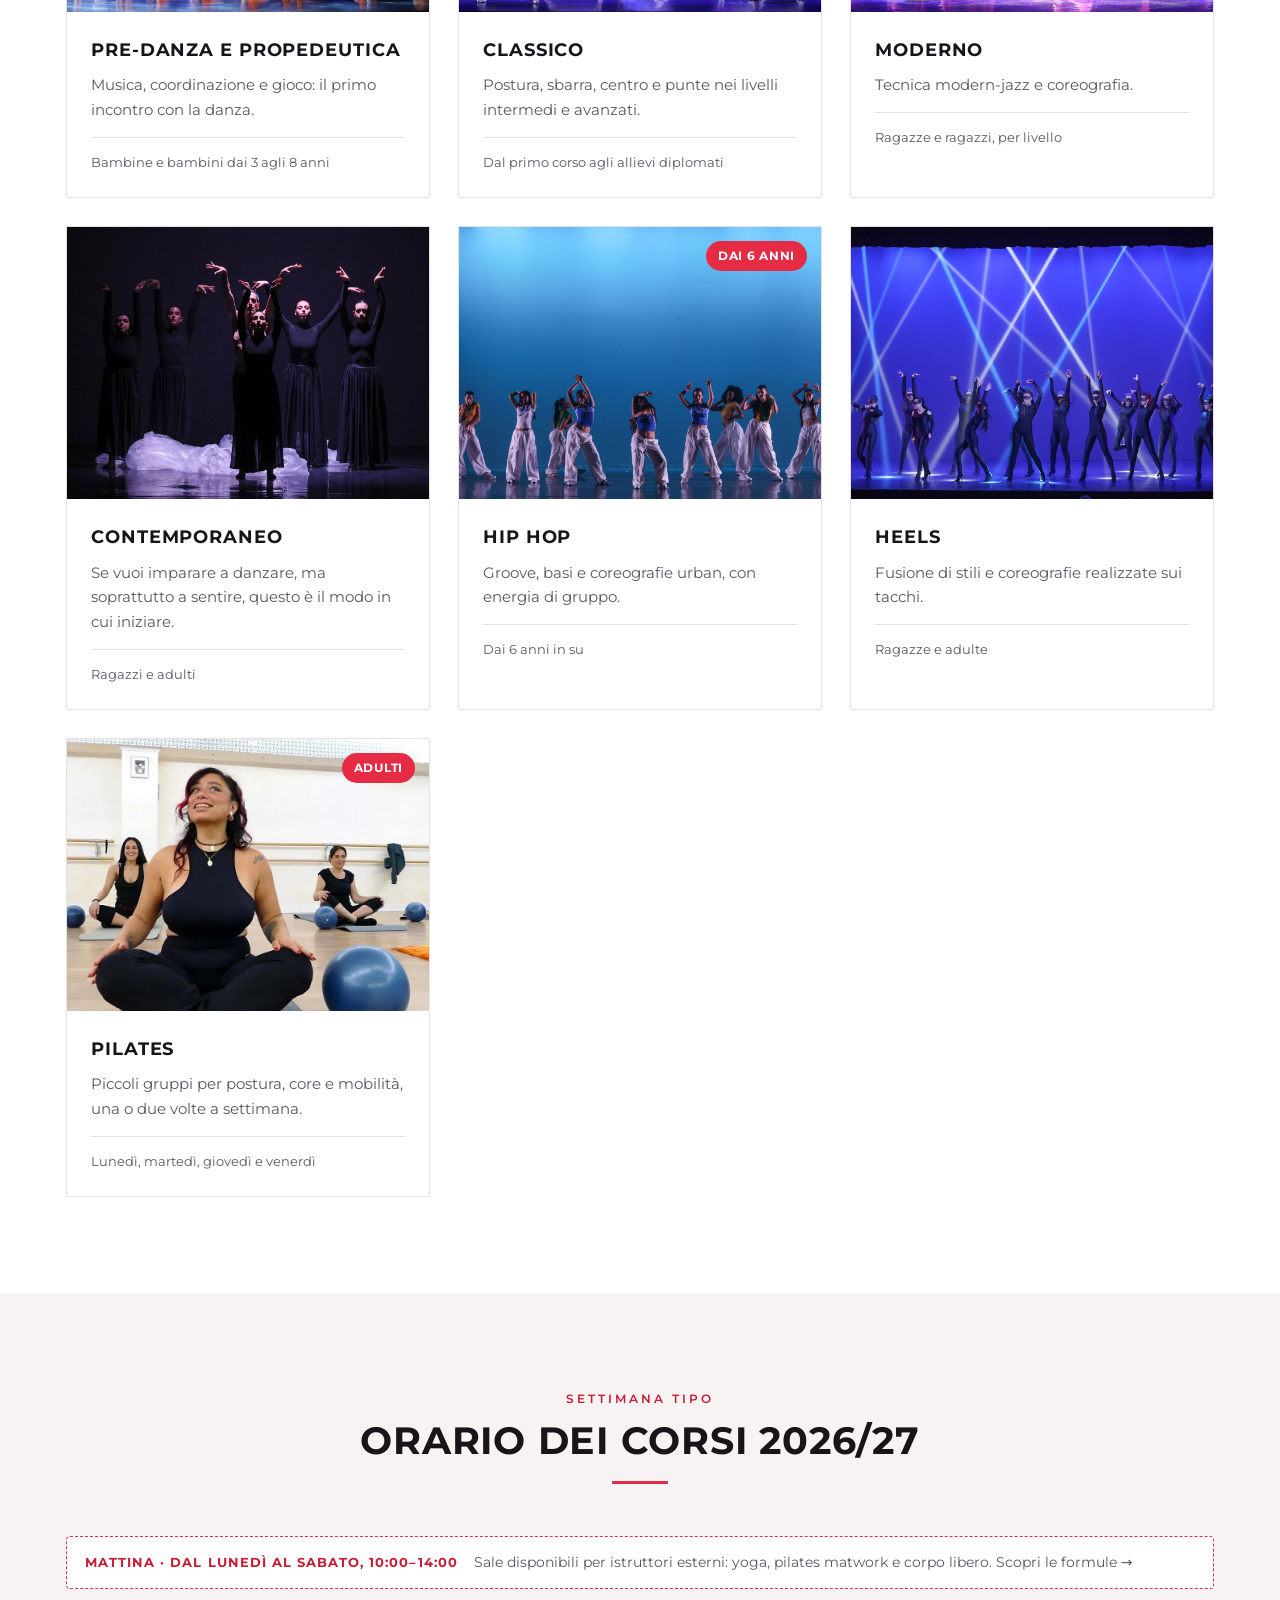
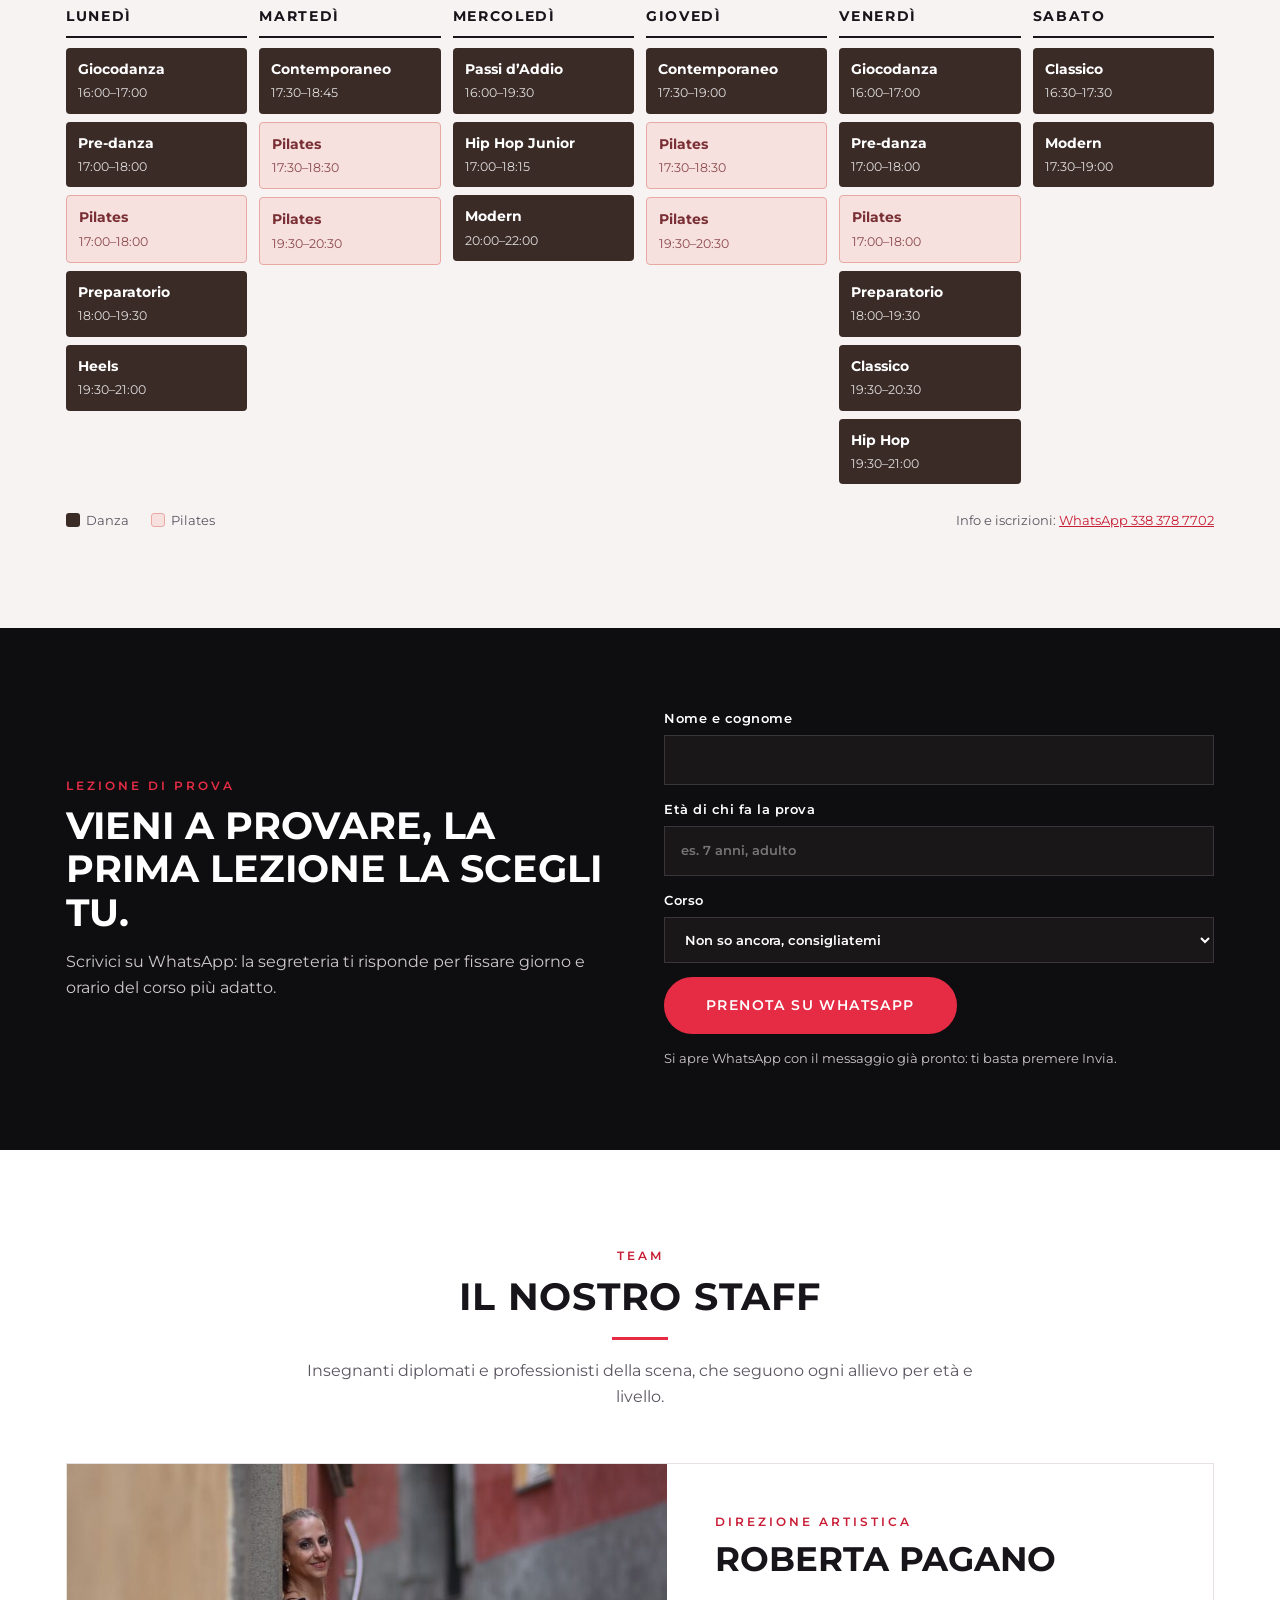
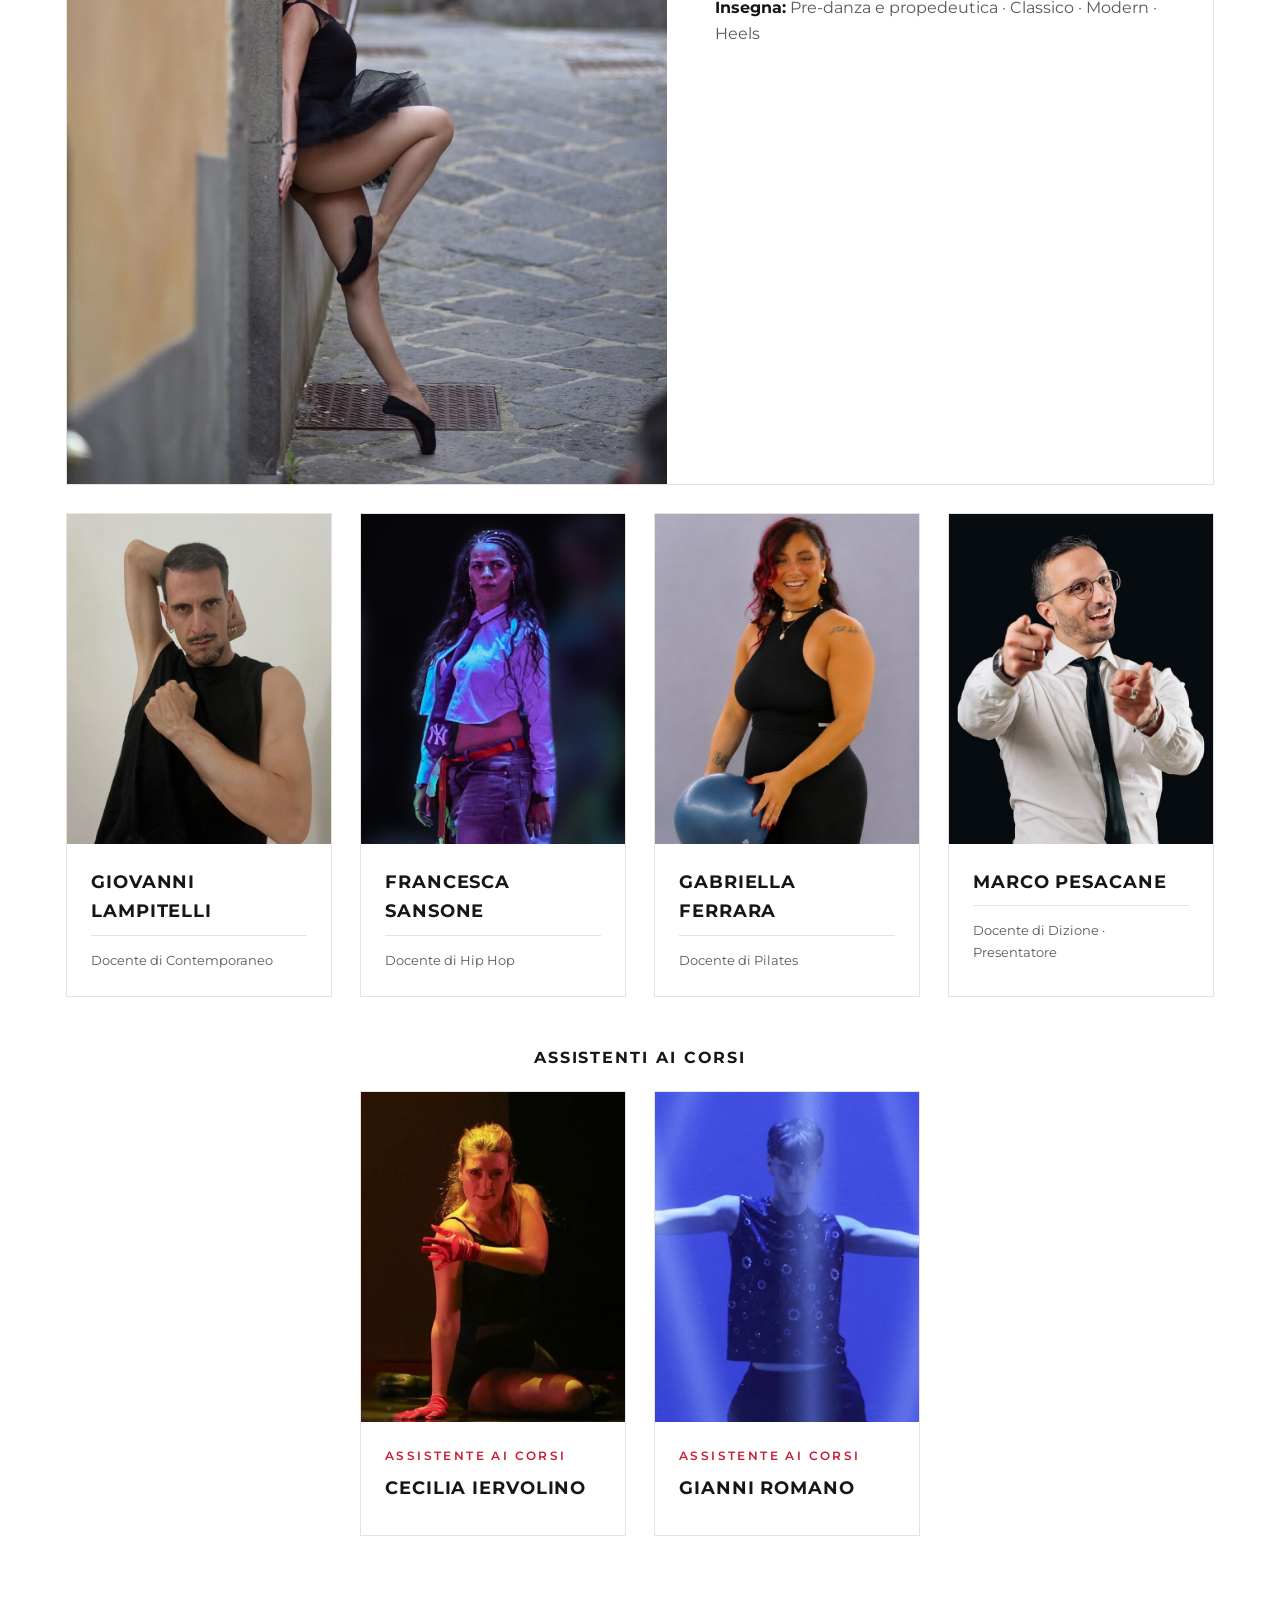
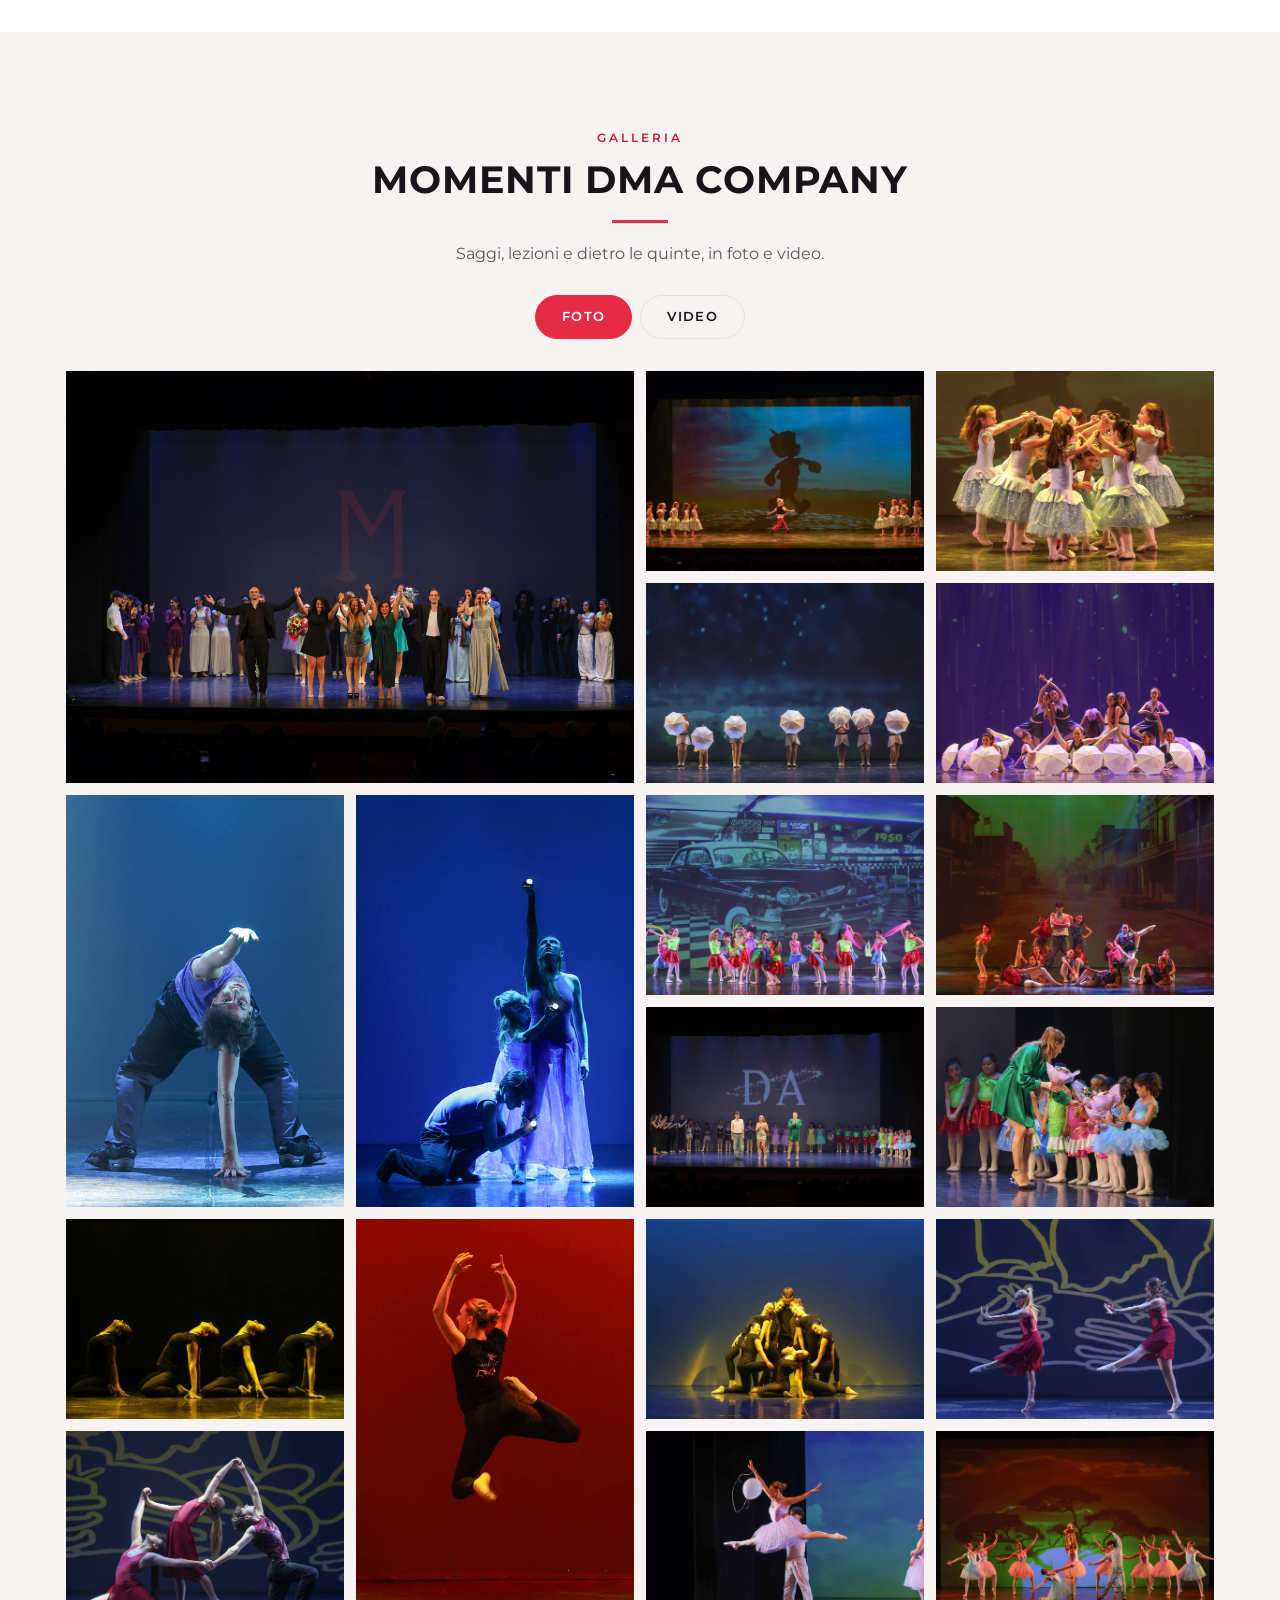
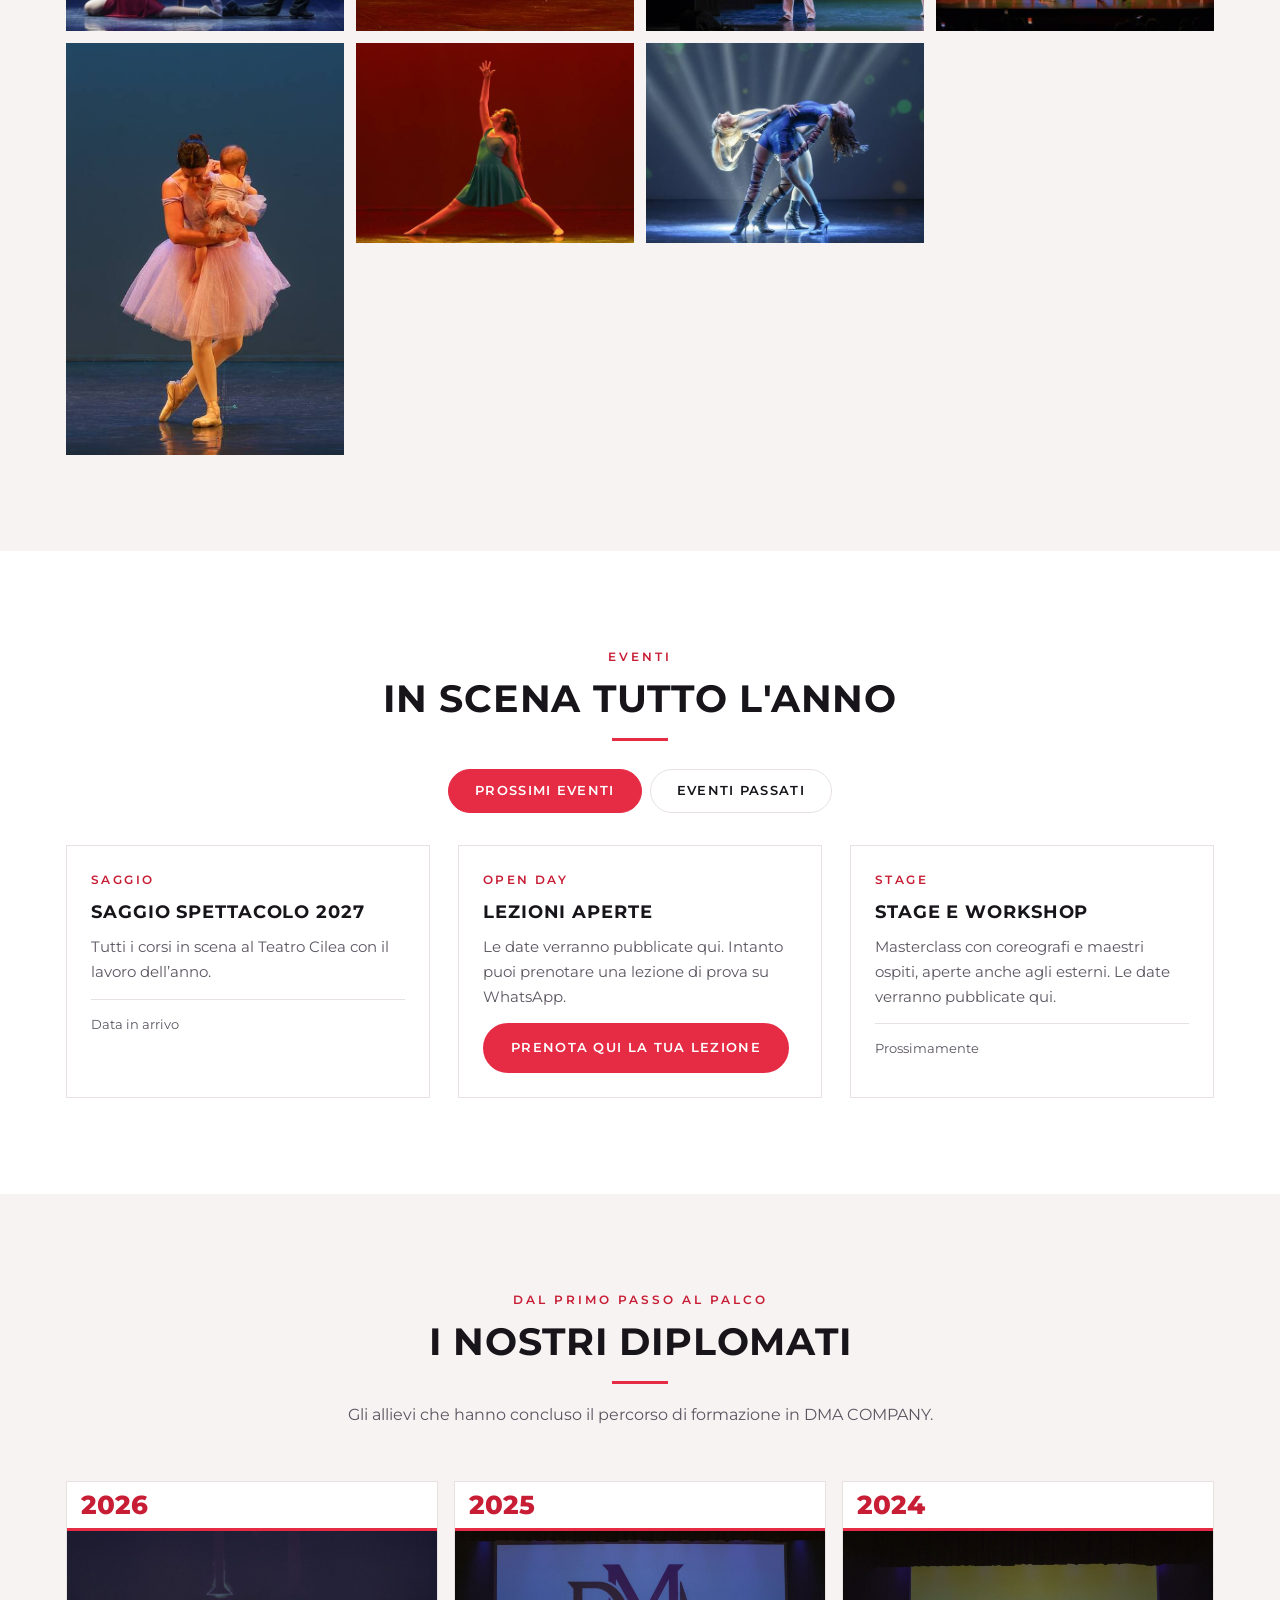
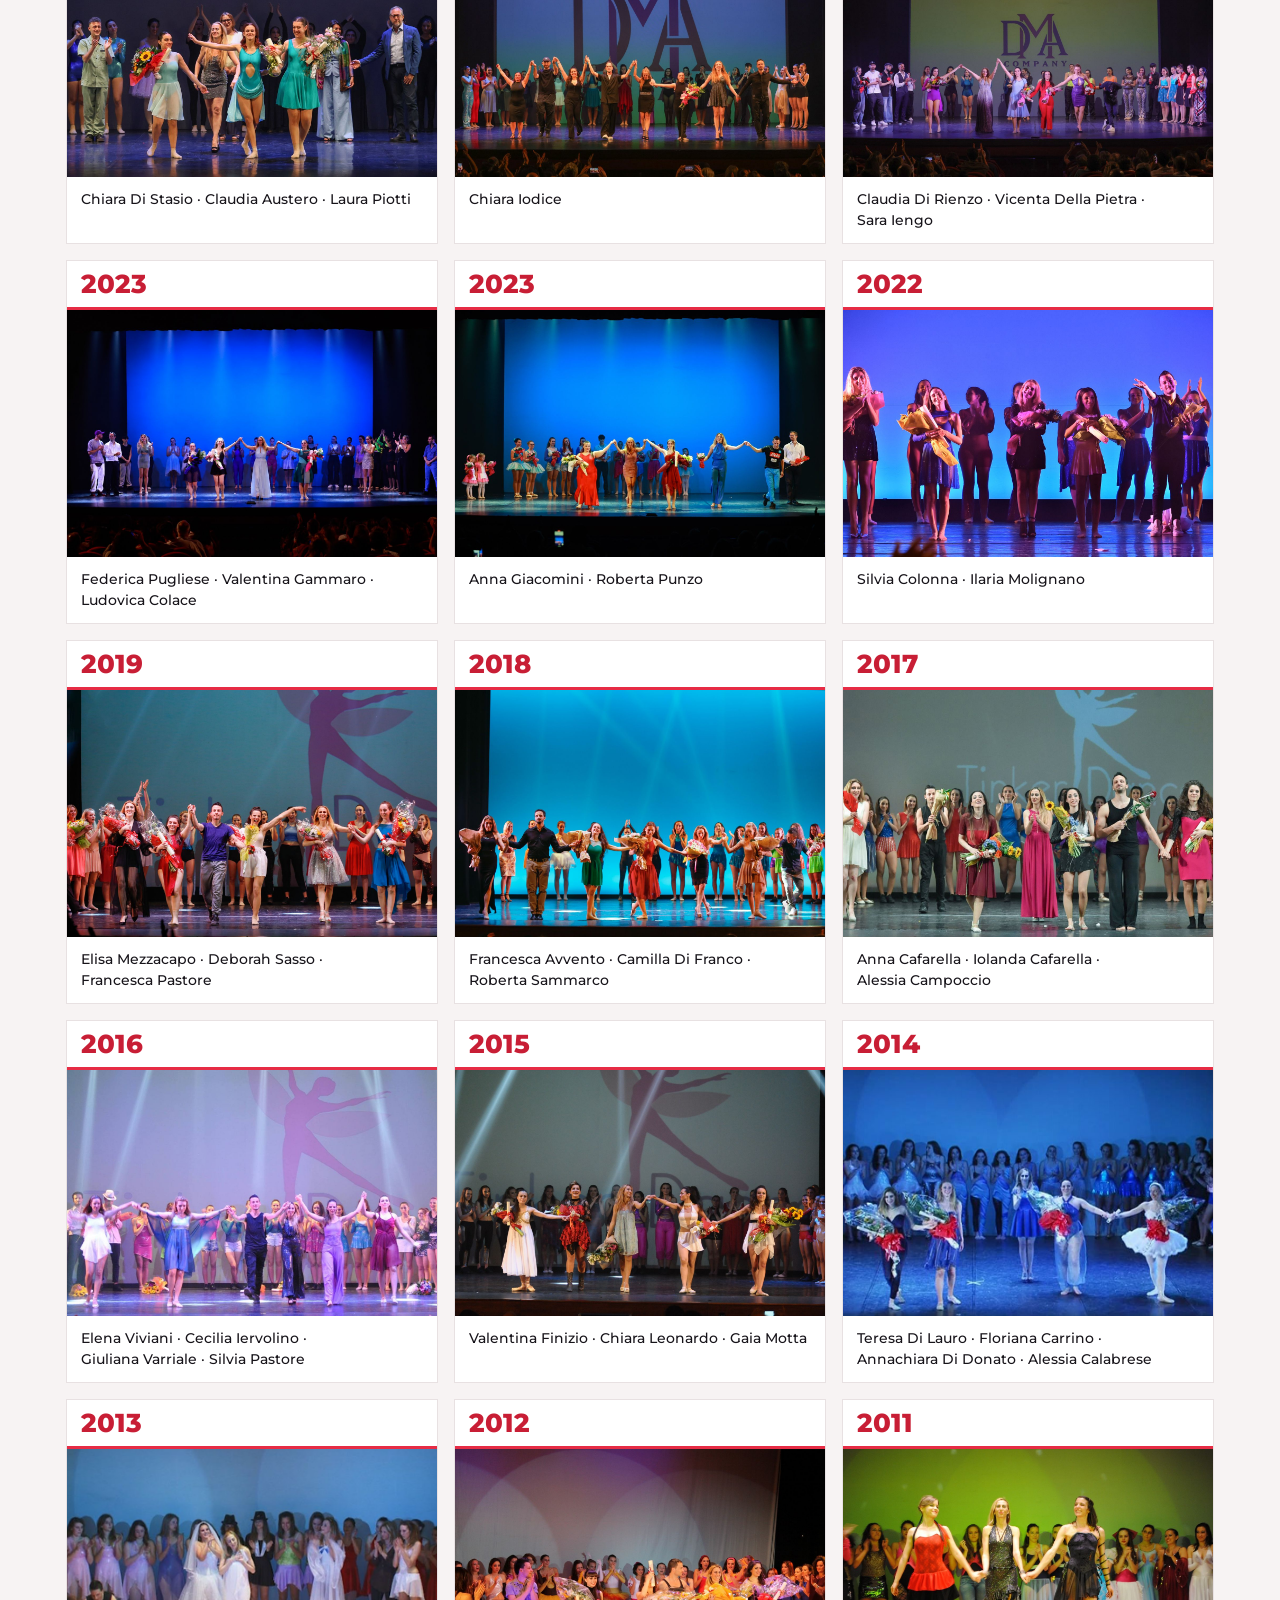
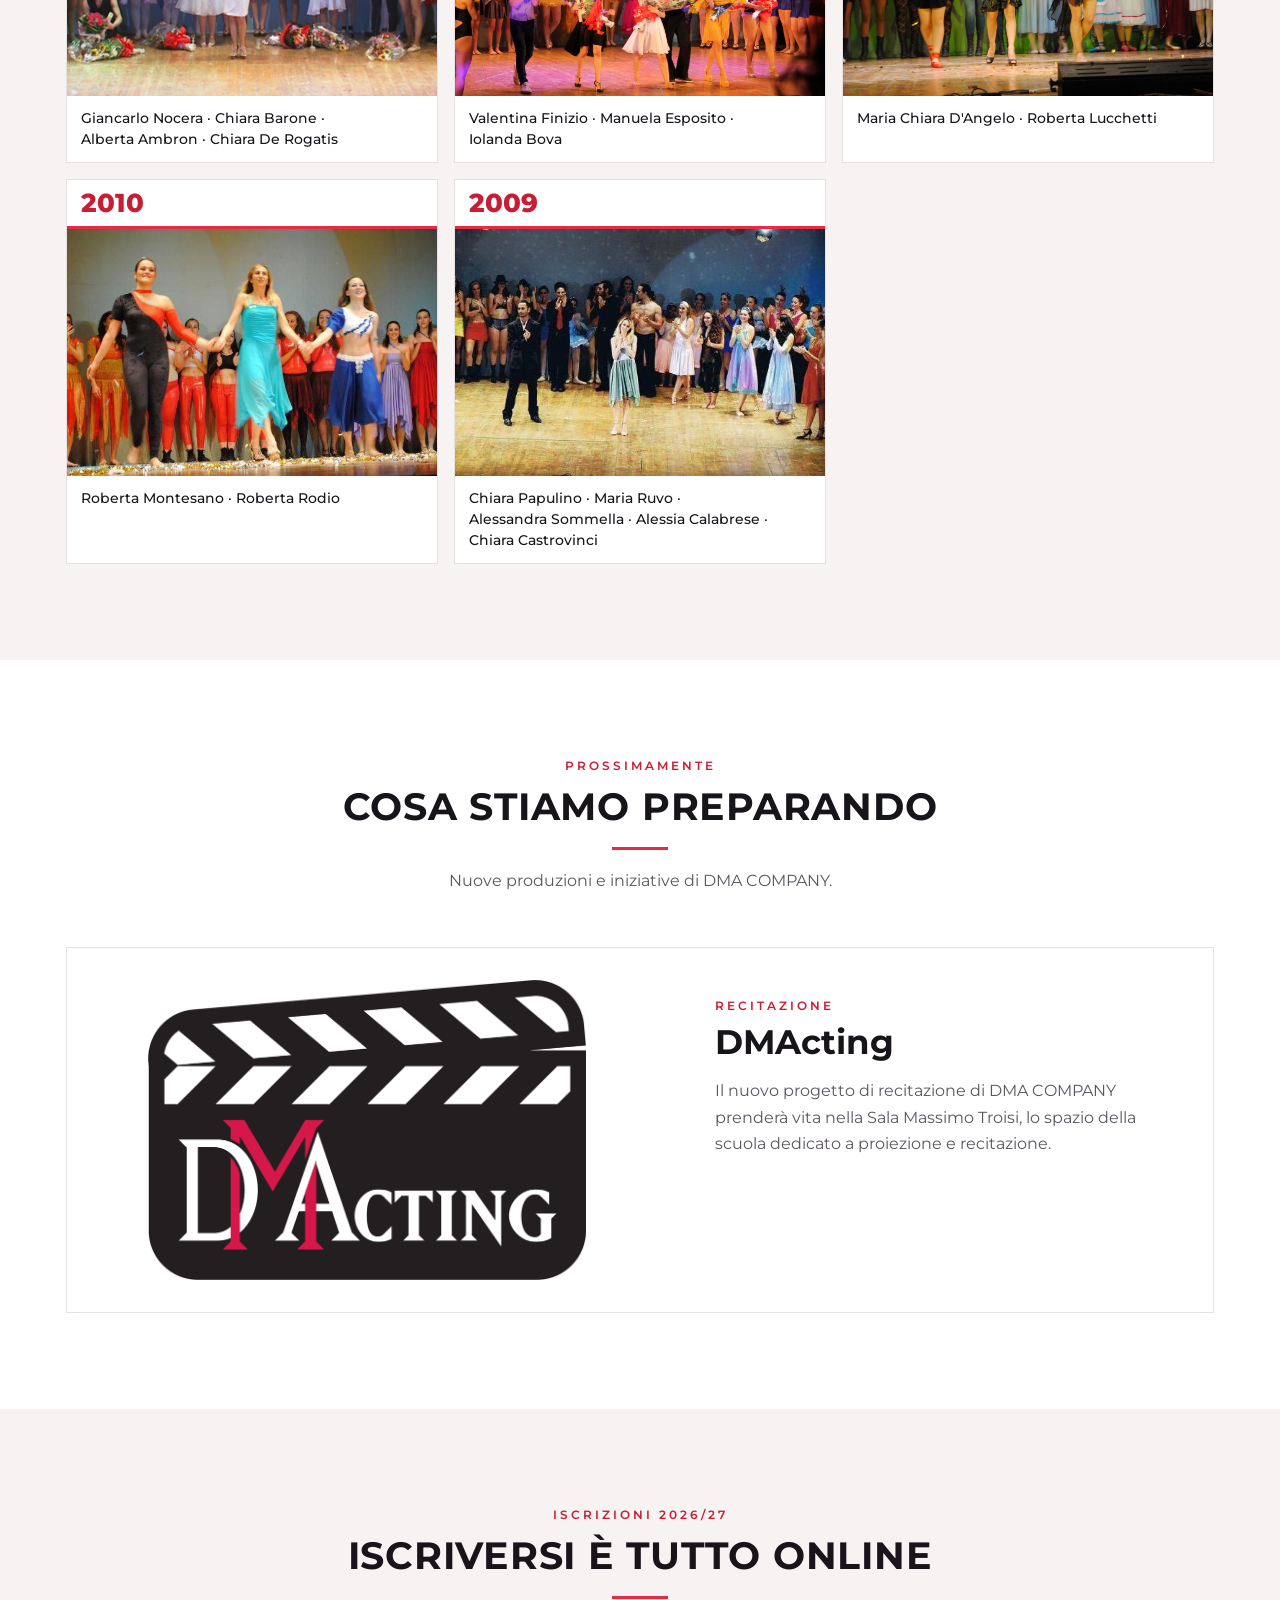
==== commit 7af3f8fd: "Diplomati: nomi in ordine di foto e nuovi nomi Co-Authored-By: Claude Opus 5.5 <noreply@anthropic.co" ====
--- a/index.html
+++ b/index.html
@@ -292,7 +292,7 @@
 
 <section id="diplomati" class="alt"><div class="wrap">
  <div class="head"><div class="kick">Dal primo passo al palco</div><h2>I nostri diplomati</h2><p>Gli allievi che hanno concluso il percorso di formazione in DMA COMPANY.</p></div>
- <div class="dgal"><figure><div class="dy">2026</div><button class="g" data-src="dipl/2026.jpg" style="background-image:url(dipl/2026.jpg)" aria-label="Diplomi 2026"></button><figcaption><span><span class="nm">Chiara Di Stasio</span> · <span class="nm">Claudia Austero</span> · <span class="nm">Laura Piotti</span></span></figcaption></figure><figure><div class="dy">2025</div><button class="g" data-src="dipl/2025.jpg" style="background-image:url(dipl/2025.jpg)" aria-label="Diplomi 2025"></button><figcaption><span><span class="nm">Chiara Iodice</span></span></figcaption></figure><figure><div class="dy">2024</div><button class="g" data-src="dipl/2024.jpg" style="background-image:url(dipl/2024.jpg)" aria-label="Diplomi 2024"></button><figcaption><span><span class="nm">Claudia Di Rienzo</span> · <span class="nm">Vicenta Della Pietra</span> · <span class="nm">Sara Iengo</span></span></figcaption></figure><figure><div class="dy">2023</div><button class="g" data-src="dipl/2023-2.jpg" style="background-image:url(dipl/2023-2.jpg)" aria-label="Diplomi 2023"></button><figcaption><span><span class="nm">Federica Pugliese</span> · <span class="nm">Valentina Gammaro</span> · <span class="nm">Ludovica Colace</span></span></figcaption></figure><figure><div class="dy">2023</div><button class="g" data-src="dipl/2023-1.jpg" style="background-image:url(dipl/2023-1.jpg)" aria-label="Diplomi 2023"></button><figcaption><span><span class="nm">Anna Giacomini</span> · <span class="nm">Roberta Punzo</span></span></figcaption></figure><figure><div class="dy">2022</div><button class="g" data-src="dipl/2022.jpg" style="background-image:url(dipl/2022.jpg)" aria-label="Diplomi 2022"></button><figcaption><span><span class="nm">Silvia Colonna</span> · <span class="nm">Ilaria Molignano</span></span></figcaption></figure><figure><div class="dy">2019</div><button class="g" data-src="dipl/2019.jpg" style="background-image:url(dipl/2019.jpg)" aria-label="Diplomi 2019"></button><figcaption><span><span class="nm">Elisa Mezzacapo</span> · <span class="nm">Francesca Pastore</span> · <span class="nm">Deborah Sasso</span></span></figcaption></figure><figure><div class="dy">2018</div><button class="g" data-src="dipl/2018.jpg" style="background-image:url(dipl/2018.jpg)" aria-label="Diplomi 2018"></button><figcaption><span><span class="nm">Francesca Avvento</span> · <span class="nm">Camilla Di Franco</span> · <span class="nm">Roberta Sammarco</span></span></figcaption></figure><figure><div class="dy">2017</div><button class="g" data-src="dipl/2017.jpg" style="background-image:url(dipl/2017.jpg)" aria-label="Diplomi 2017"></button><figcaption><span><span class="nm">Anna Cafarella</span> · <span class="nm">Iolanda Cafarella</span> · <span class="nm">Alessia Campoccio</span></span></figcaption></figure><figure><div class="dy">2016</div><button class="g" data-src="dipl/2016.jpg" style="background-image:url(dipl/2016.jpg)" aria-label="Diplomi 2016"></button><figcaption><span><span class="nm">Cecilia Iervolino</span> · <span class="nm">Silvia Pastore</span> · <span class="nm">Giuliana Varriale</span> · <span class="nm">Elena Viviani</span></span></figcaption></figure><figure><div class="dy">2015</div><button class="g" data-src="dipl/2015.jpg" style="background-image:url(dipl/2015.jpg)" aria-label="Diplomi 2015"></button><figcaption><span><span class="nm">Federica Del Deo</span> · <span class="nm">Gaia Motta</span> · <span class="nm">Chiara Leonardo</span></span></figcaption></figure><figure><div class="dy">2014</div><button class="g" data-src="dipl/2014.jpg" style="background-image:url(dipl/2014.jpg)" aria-label="Diplomi 2014"></button><figcaption><span><span class="nm">Floriana Carrino</span> · <span class="nm">Annachiara Di Donato</span> · <span class="nm">Teresa Di Lauro</span></span></figcaption></figure><figure><div class="dy">2013</div><button class="g" data-src="dipl/2013.jpg" style="background-image:url(dipl/2013.jpg)" aria-label="Diplomi 2013"></button><figcaption><span><span class="nm">Alberta Ambron</span> · <span class="nm">Chiara Barone</span> · <span class="nm">Chiara De Rogatis</span> · <span class="nm">Giancarlo Nocera</span></span></figcaption></figure><figure><div class="dy">2012</div><button class="g" data-src="dipl/2012.jpg" style="background-image:url(dipl/2012.jpg)" aria-label="Diplomi 2012"></button><figcaption><span><span class="nm">Iolanda Bova</span> · <span class="nm">Valentina Finizio</span> · <span class="nm">Manuela Esposito</span></span></figcaption></figure><figure><div class="dy">2011</div><button class="g" data-src="dipl/2011.jpg" style="background-image:url(dipl/2011.jpg)" aria-label="Diplomi 2011"></button><figcaption><span><span class="nm">Maria Chiara D'Angelo</span> · <span class="nm">Roberta Lucchetti</span></span></figcaption></figure><figure><div class="dy">2010</div><button class="g" data-src="dipl/2010.jpg" style="background-image:url(dipl/2010.jpg)" aria-label="Diplomi 2010"></button><figcaption><span><span class="nm">Roberta Montesano</span> · <span class="nm">Roberta Rodio</span></span></figcaption></figure><figure><div class="dy">2009</div><button class="g" data-src="dipl/2009.jpg" style="background-image:url(dipl/2009.jpg)" aria-label="Diplomi 2009"></button><figcaption><span><span class="nm">Alessia Calabrese</span> · <span class="nm">Chiara Castrovinci</span> · <span class="nm">Chiara Papulino</span> · <span class="nm">Alessandra Sommella</span> · <span class="nm">Maria Ruvo</span></span></figcaption></figure></div>
+ <div class="dgal"><figure><div class="dy">2026</div><button class="g" data-src="dipl/2026.jpg" style="background-image:url(dipl/2026.jpg)" aria-label="Diplomi 2026"></button><figcaption><span><span class="nm">Chiara Di Stasio</span> · <span class="nm">Claudia Austero</span> · <span class="nm">Laura Piotti</span></span></figcaption></figure><figure><div class="dy">2025</div><button class="g" data-src="dipl/2025.jpg" style="background-image:url(dipl/2025.jpg)" aria-label="Diplomi 2025"></button><figcaption><span><span class="nm">Chiara Iodice</span></span></figcaption></figure><figure><div class="dy">2024</div><button class="g" data-src="dipl/2024.jpg" style="background-image:url(dipl/2024.jpg)" aria-label="Diplomi 2024"></button><figcaption><span><span class="nm">Claudia Di Rienzo</span> · <span class="nm">Vicenta Della Pietra</span> · <span class="nm">Sara Iengo</span></span></figcaption></figure><figure><div class="dy">2023</div><button class="g" data-src="dipl/2023-2.jpg" style="background-image:url(dipl/2023-2.jpg)" aria-label="Diplomi 2023"></button><figcaption><span><span class="nm">Federica Pugliese</span> · <span class="nm">Valentina Gammaro</span> · <span class="nm">Ludovica Colace</span></span></figcaption></figure><figure><div class="dy">2023</div><button class="g" data-src="dipl/2023-1.jpg" style="background-image:url(dipl/2023-1.jpg)" aria-label="Diplomi 2023"></button><figcaption><span><span class="nm">Anna Giacomini</span> · <span class="nm">Roberta Punzo</span></span></figcaption></figure><figure><div class="dy">2022</div><button class="g" data-src="dipl/2022.jpg" style="background-image:url(dipl/2022.jpg)" aria-label="Diplomi 2022"></button><figcaption><span><span class="nm">Silvia Colonna</span> · <span class="nm">Ilaria Molignano</span></span></figcaption></figure><figure><div class="dy">2019</div><button class="g" data-src="dipl/2019.jpg" style="background-image:url(dipl/2019.jpg)" aria-label="Diplomi 2019"></button><figcaption><span><span class="nm">Elisa Mezzacapo</span> · <span class="nm">Deborah Sasso</span> · <span class="nm">Francesca Pastore</span></span></figcaption></figure><figure><div class="dy">2018</div><button class="g" data-src="dipl/2018.jpg" style="background-image:url(dipl/2018.jpg)" aria-label="Diplomi 2018"></button><figcaption><span><span class="nm">Francesca Avvento</span> · <span class="nm">Camilla Di Franco</span> · <span class="nm">Roberta Sammarco</span></span></figcaption></figure><figure><div class="dy">2017</div><button class="g" data-src="dipl/2017.jpg" style="background-image:url(dipl/2017.jpg)" aria-label="Diplomi 2017"></button><figcaption><span><span class="nm">Anna Cafarella</span> · <span class="nm">Iolanda Cafarella</span> · <span class="nm">Alessia Campoccio</span></span></figcaption></figure><figure><div class="dy">2016</div><button class="g" data-src="dipl/2016.jpg" style="background-image:url(dipl/2016.jpg)" aria-label="Diplomi 2016"></button><figcaption><span><span class="nm">Elena Viviani</span> · <span class="nm">Cecilia Iervolino</span> · <span class="nm">Giuliana Varriale</span> · <span class="nm">Silvia Pastore</span></span></figcaption></figure><figure><div class="dy">2015</div><button class="g" data-src="dipl/2015.jpg" style="background-image:url(dipl/2015.jpg)" aria-label="Diplomi 2015"></button><figcaption><span><span class="nm">Valentina Finizio</span> · <span class="nm">Chiara Leonardo</span> · <span class="nm">Gaia Motta</span></span></figcaption></figure><figure><div class="dy">2014</div><button class="g" data-src="dipl/2014.jpg" style="background-image:url(dipl/2014.jpg)" aria-label="Diplomi 2014"></button><figcaption><span><span class="nm">Teresa Di Lauro</span> · <span class="nm">Floriana Carrino</span> · <span class="nm">Annachiara Di Donato</span> · <span class="nm">Alessia Calabrese</span></span></figcaption></figure><figure><div class="dy">2013</div><button class="g" data-src="dipl/2013.jpg" style="background-image:url(dipl/2013.jpg)" aria-label="Diplomi 2013"></button><figcaption><span><span class="nm">Giancarlo Nocera</span> · <span class="nm">Chiara Barone</span> · <span class="nm">Alberta Ambron</span> · <span class="nm">Chiara De Rogatis</span></span></figcaption></figure><figure><div class="dy">2012</div><button class="g" data-src="dipl/2012.jpg" style="background-image:url(dipl/2012.jpg)" aria-label="Diplomi 2012"></button><figcaption><span><span class="nm">Valentina Finizio</span> · <span class="nm">Manuela Esposito</span> · <span class="nm">Iolanda Bova</span></span></figcaption></figure><figure><div class="dy">2011</div><button class="g" data-src="dipl/2011.jpg" style="background-image:url(dipl/2011.jpg)" aria-label="Diplomi 2011"></button><figcaption><span><span class="nm">Maria Chiara D'Angelo</span> · <span class="nm">Roberta Lucchetti</span></span></figcaption></figure><figure><div class="dy">2010</div><button class="g" data-src="dipl/2010.jpg" style="background-image:url(dipl/2010.jpg)" aria-label="Diplomi 2010"></button><figcaption><span><span class="nm">Roberta Montesano</span> · <span class="nm">Roberta Rodio</span></span></figcaption></figure><figure><div class="dy">2009</div><button class="g" data-src="dipl/2009.jpg" style="background-image:url(dipl/2009.jpg)" aria-label="Diplomi 2009"></button><figcaption><span><span class="nm">Chiara Papulino</span> · <span class="nm">Maria Ruvo</span> · <span class="nm">Alessandra Sommella</span> · <span class="nm">Alessia Calabrese</span> · <span class="nm">Chiara Castrovinci</span></span></figcaption></figure></div>
 </div></section>
 
 <section id="progetti"><div class="wrap">
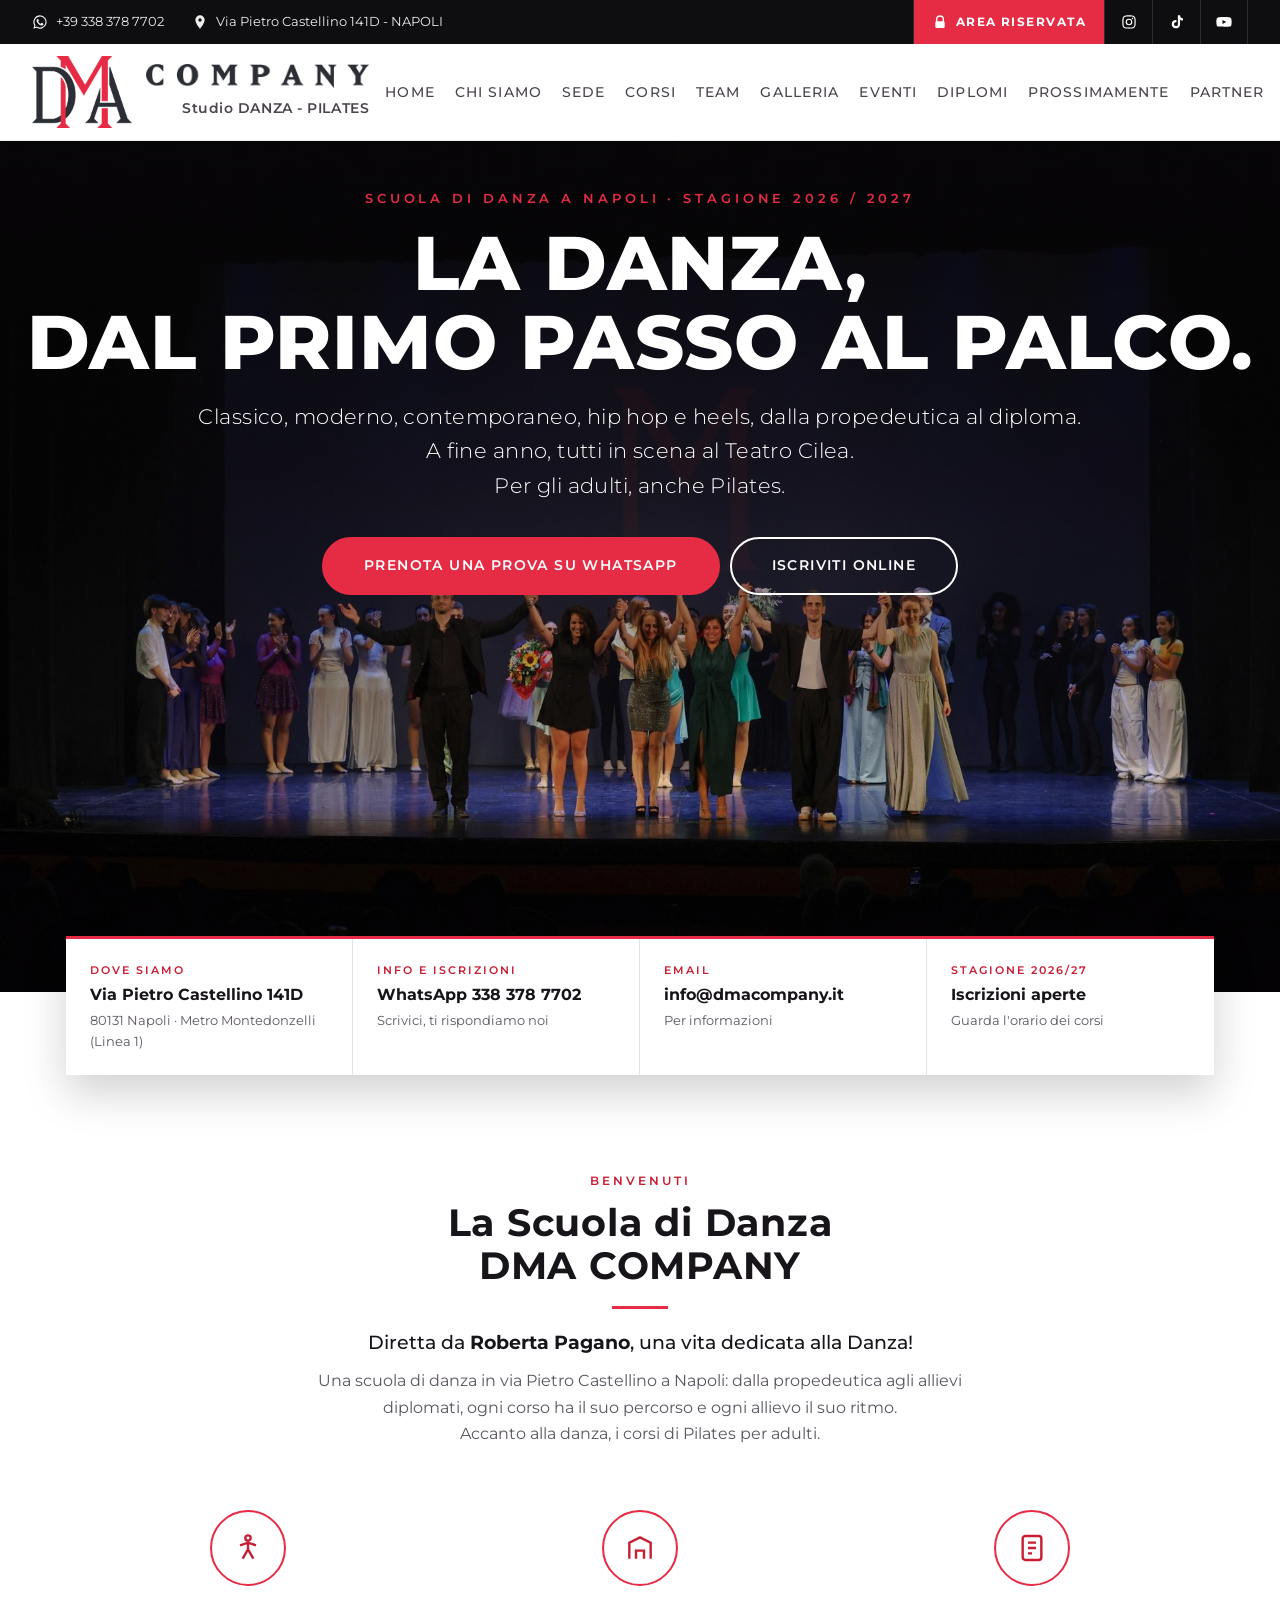
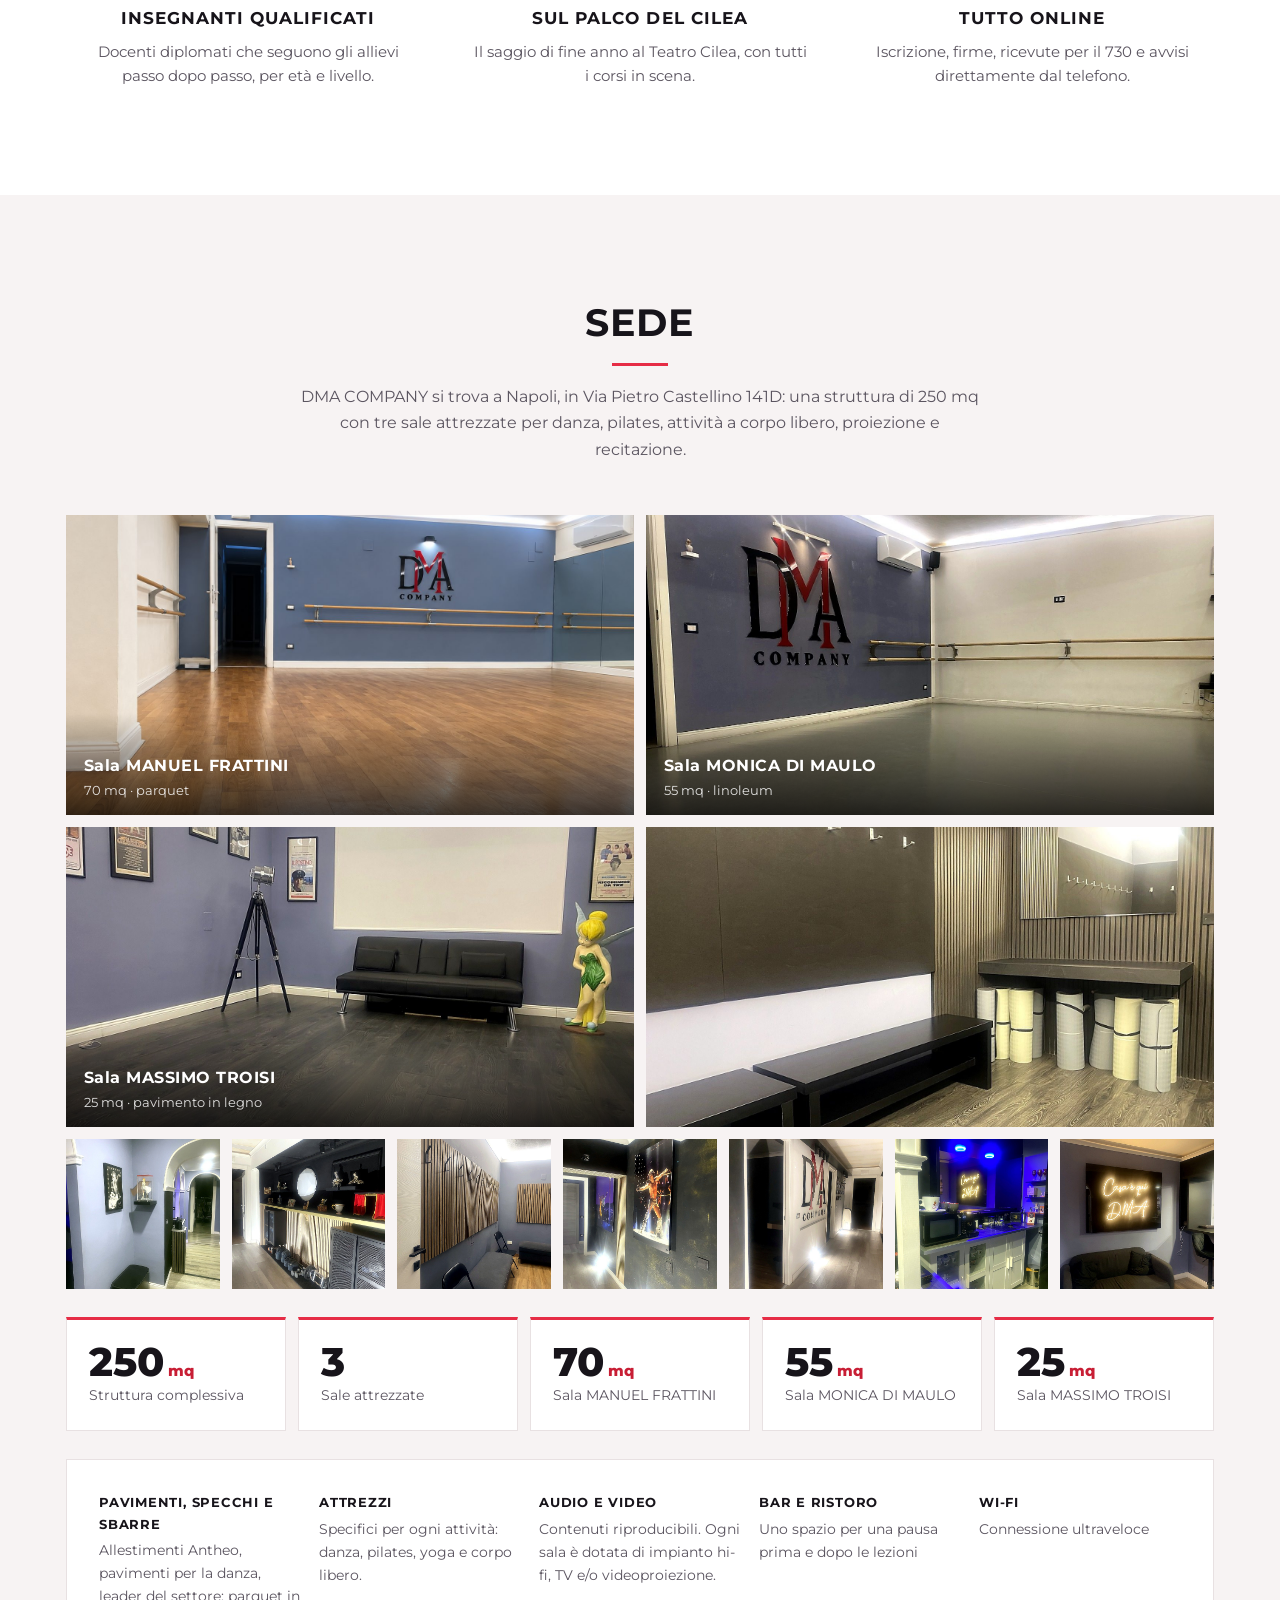
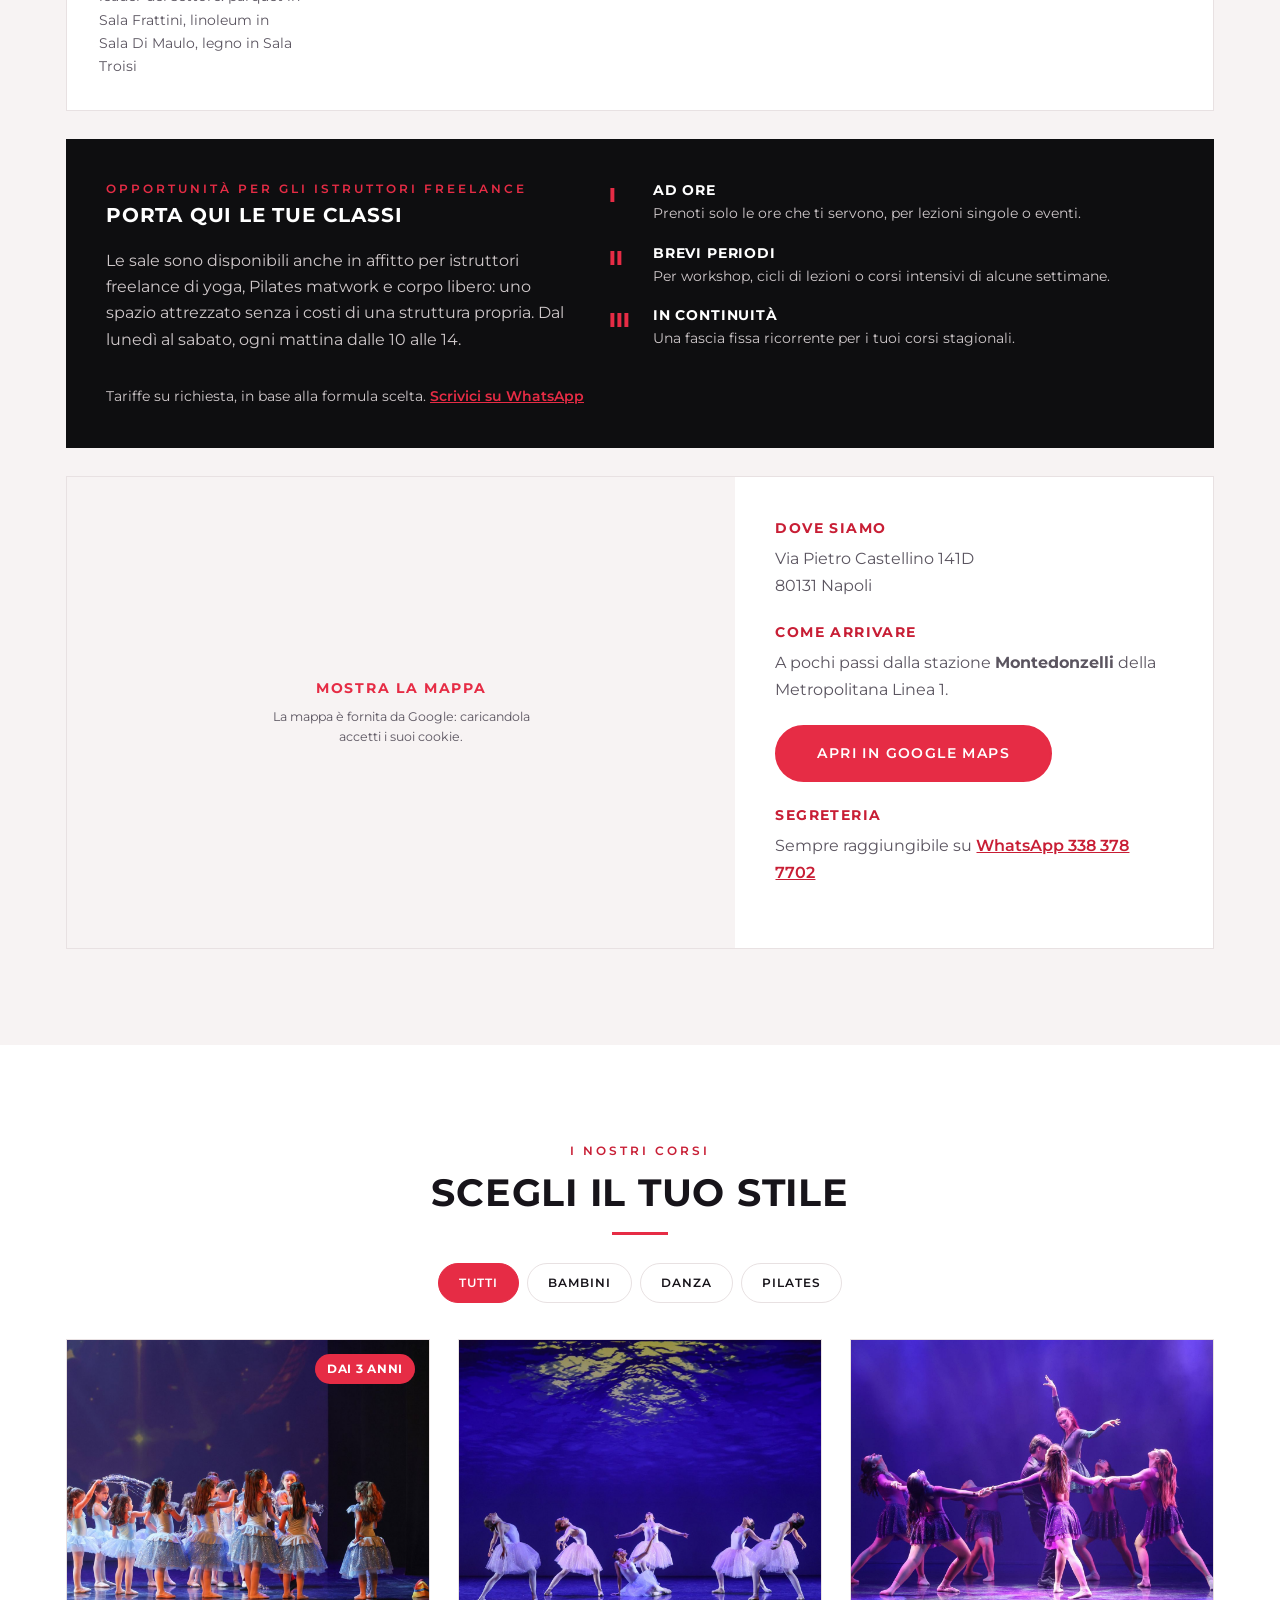
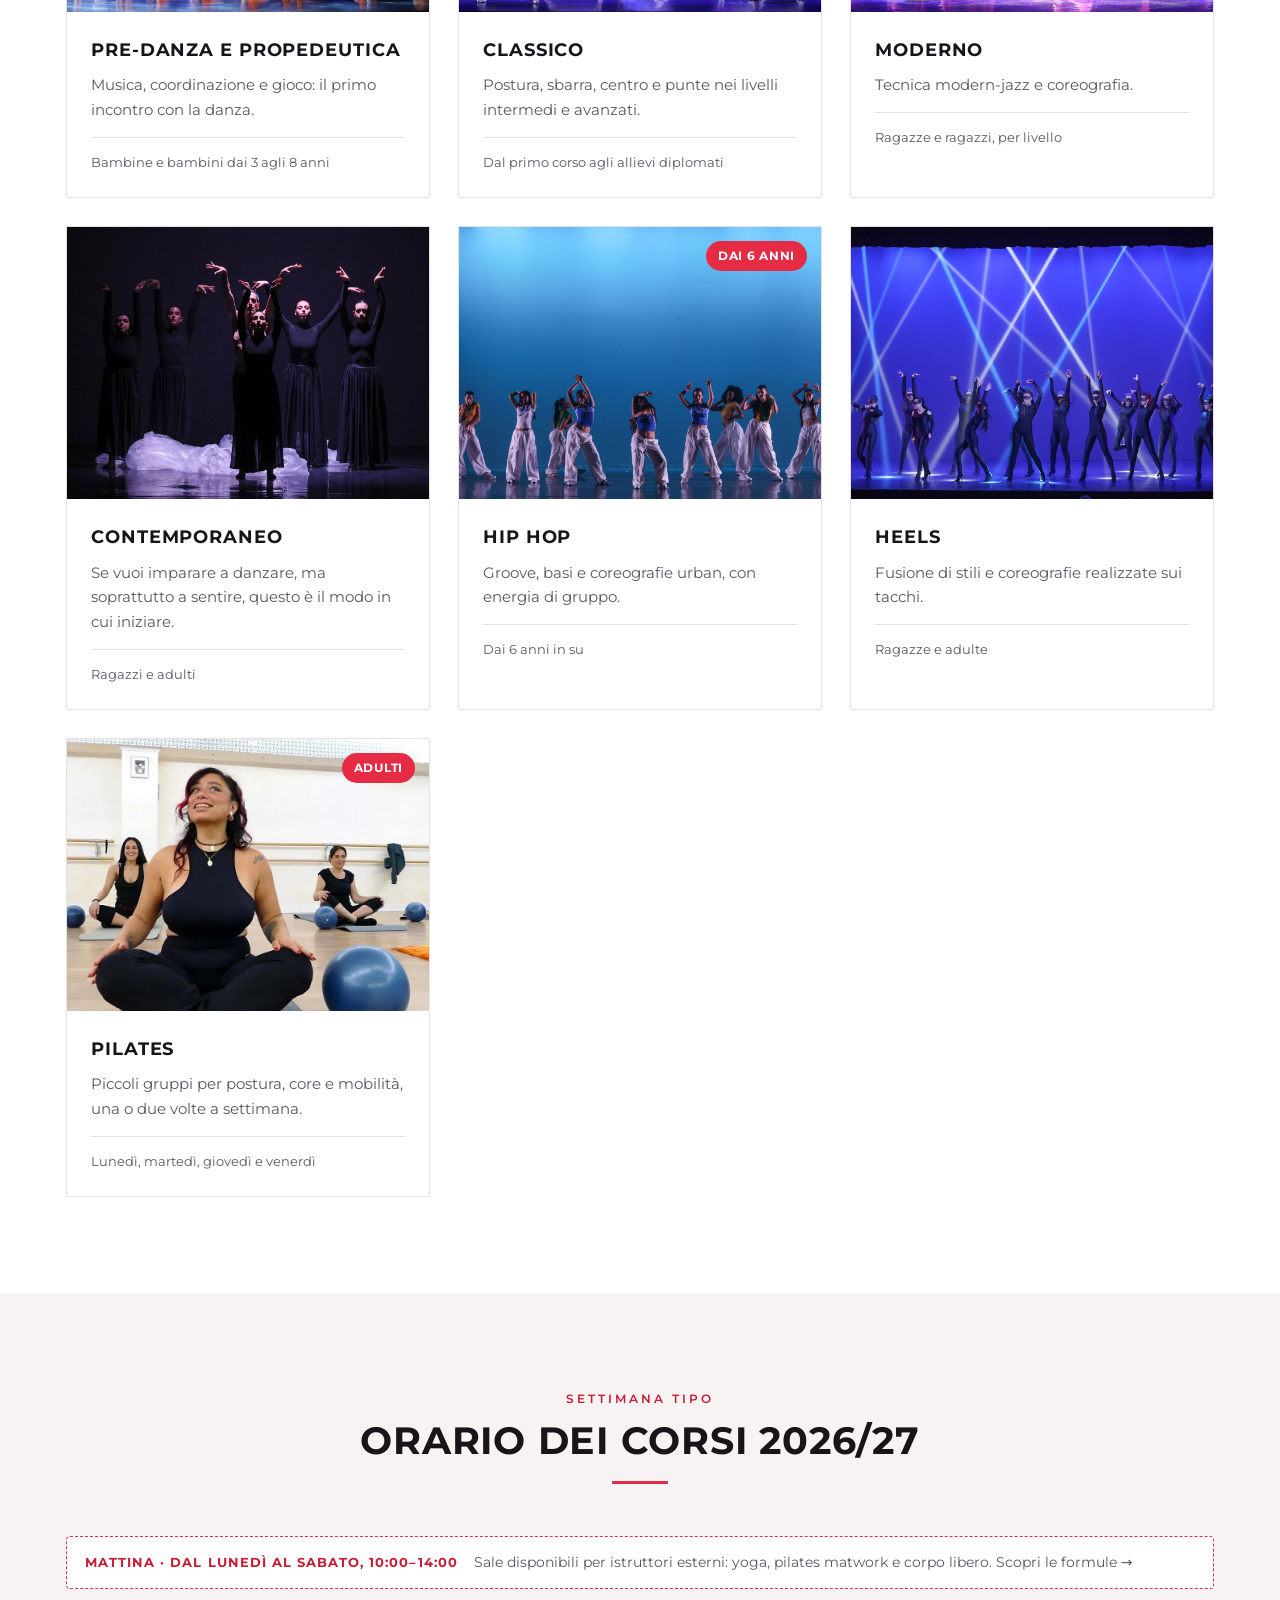
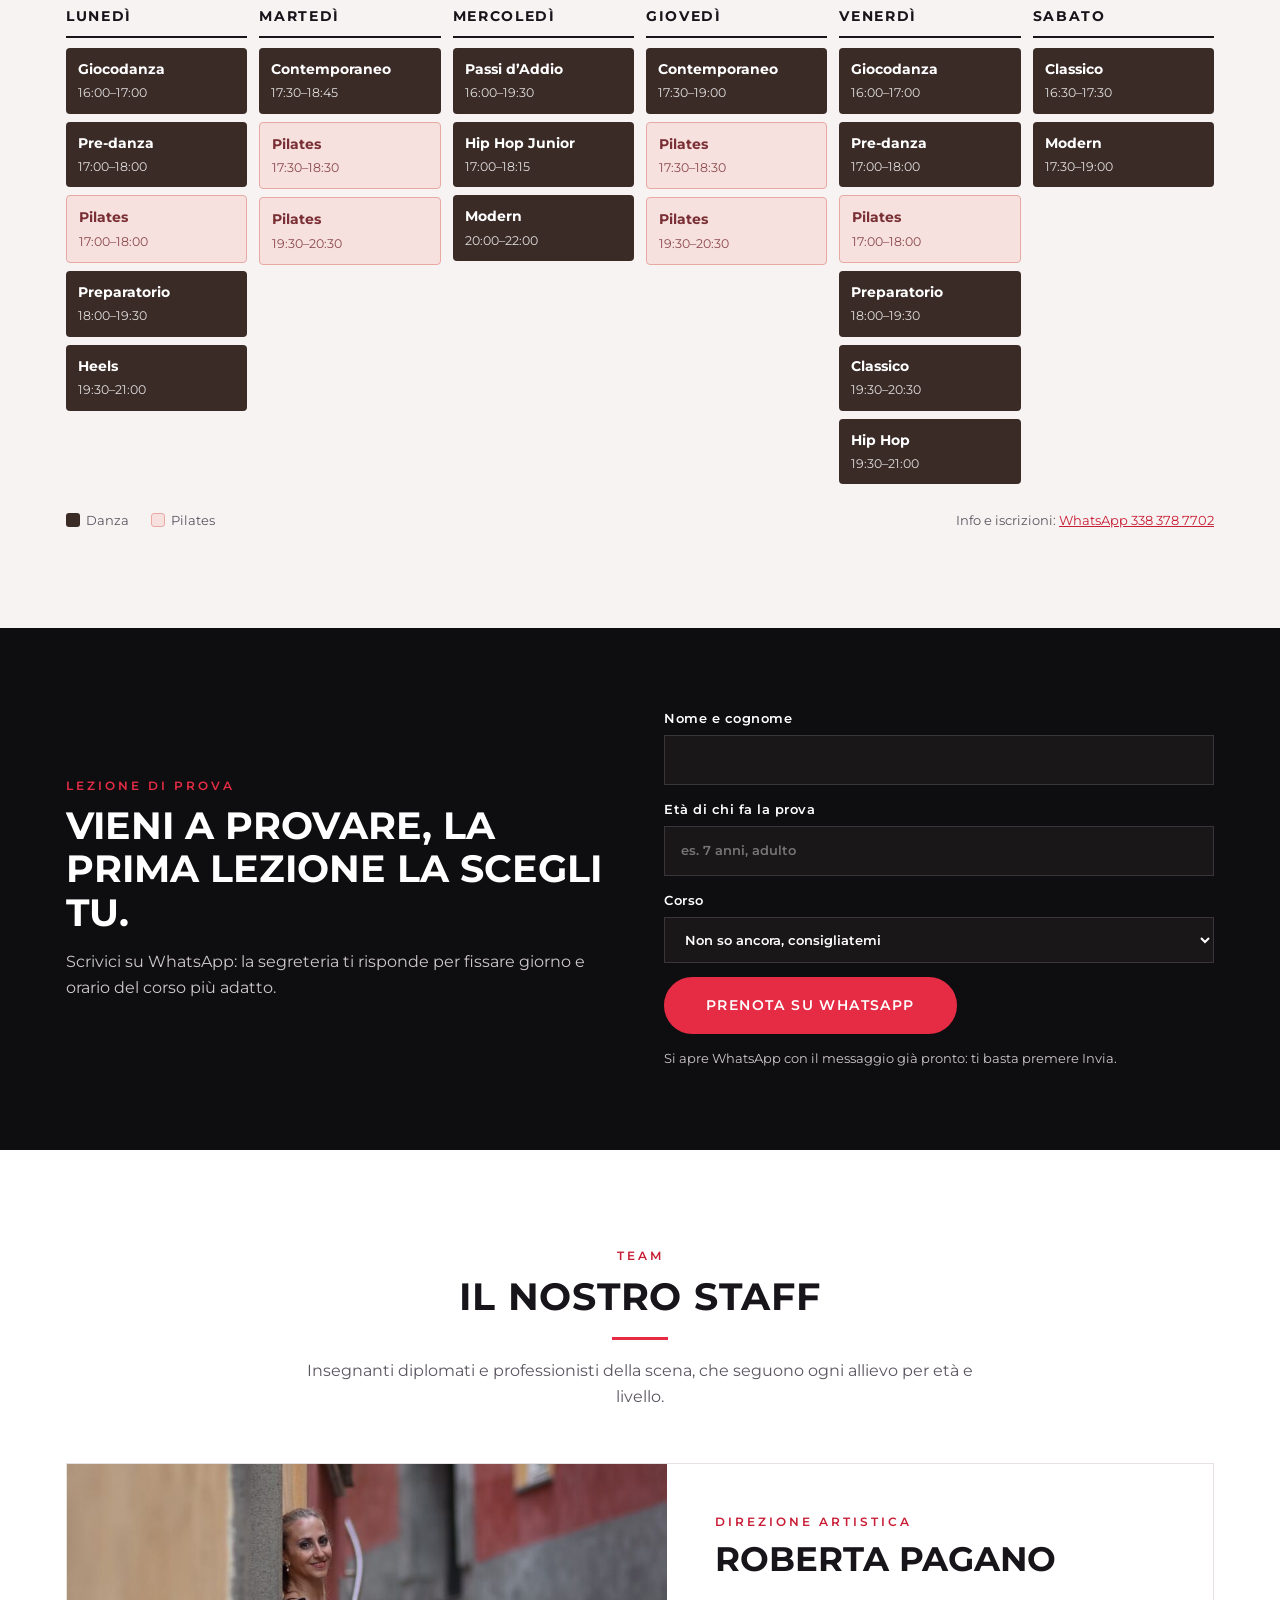
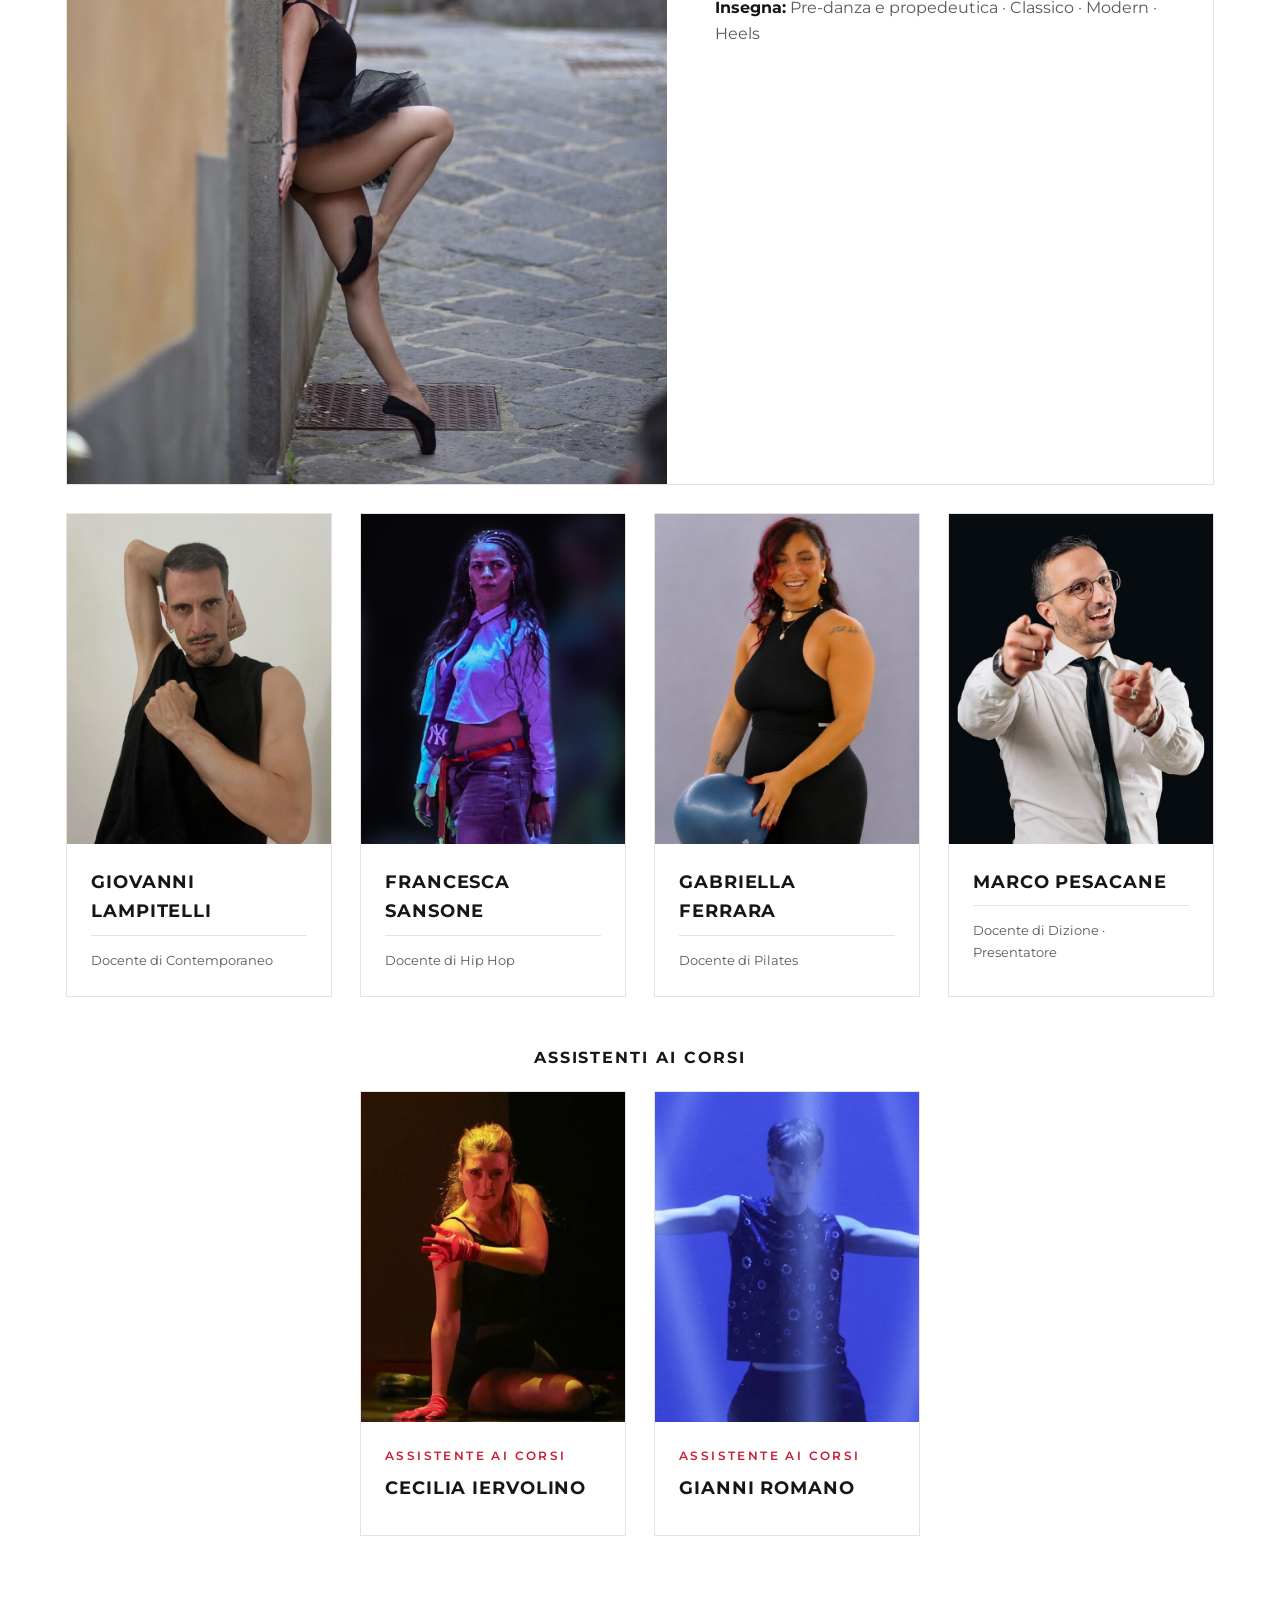
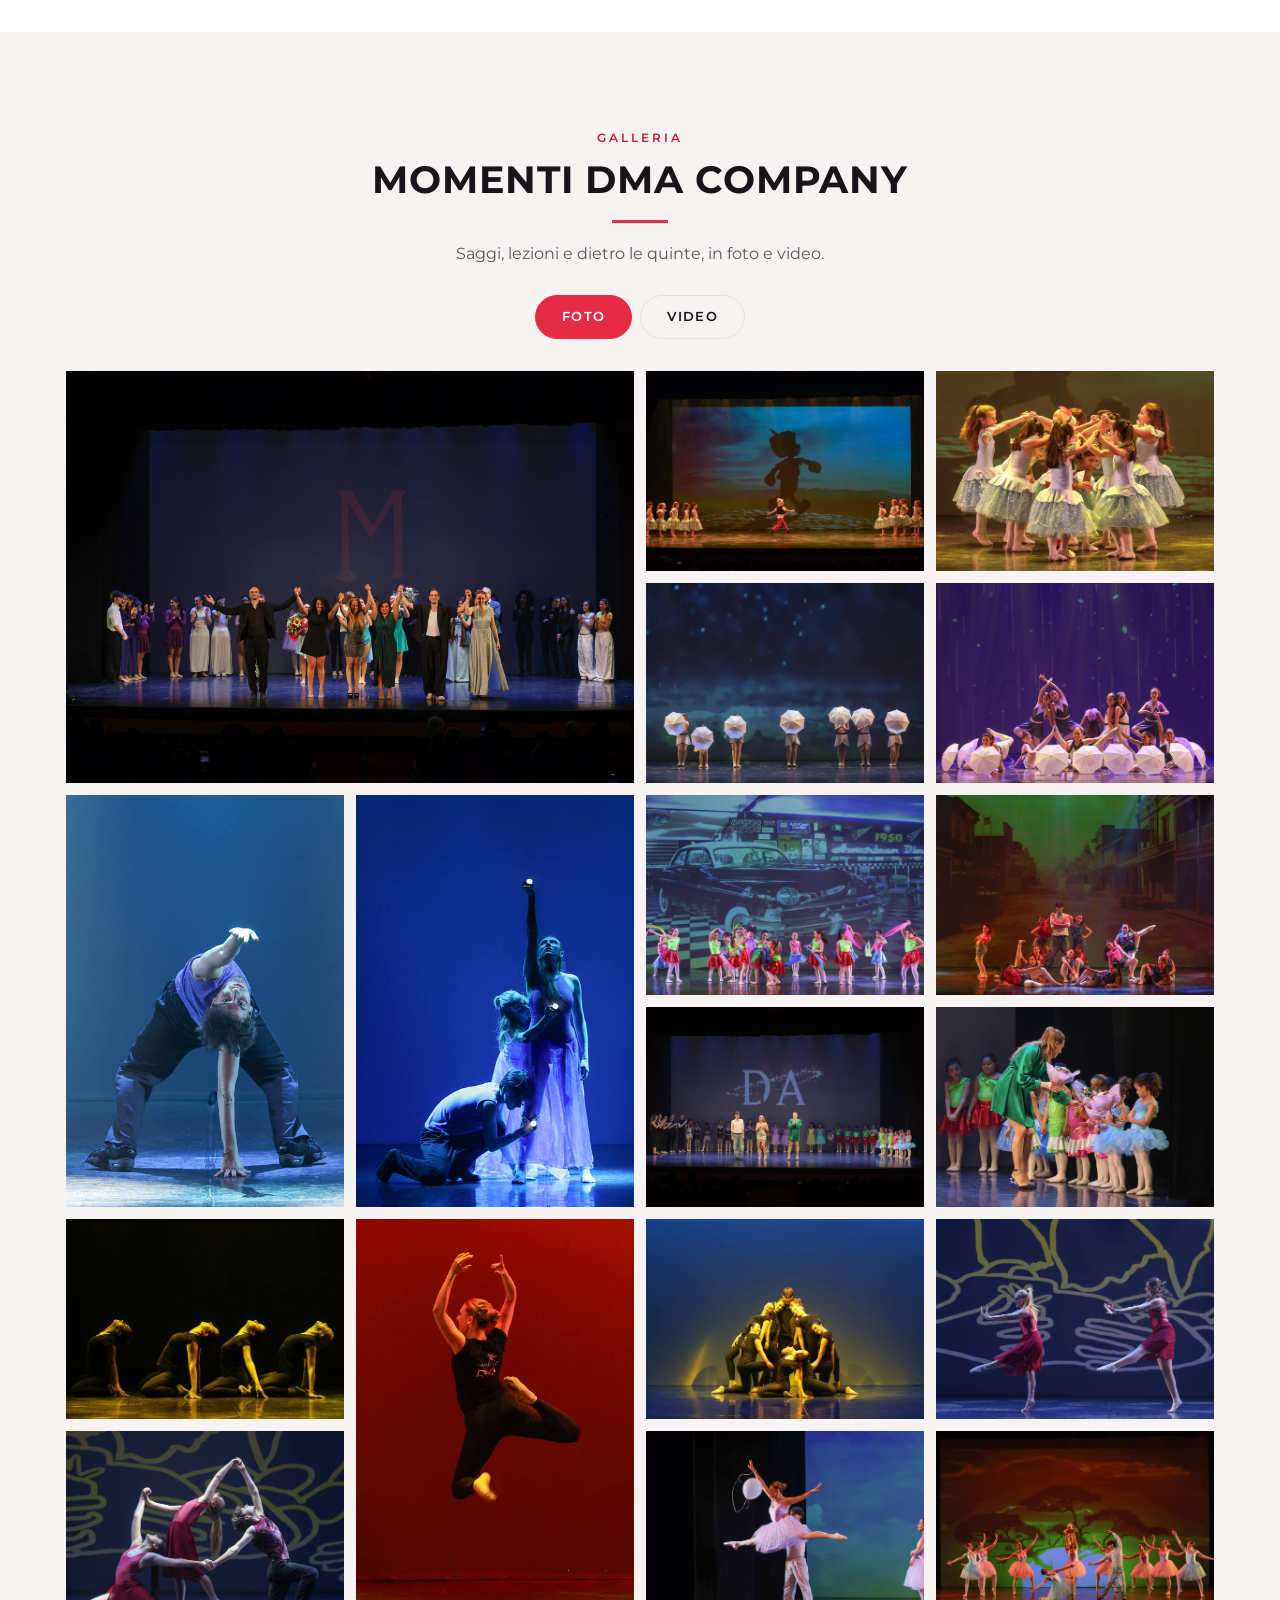
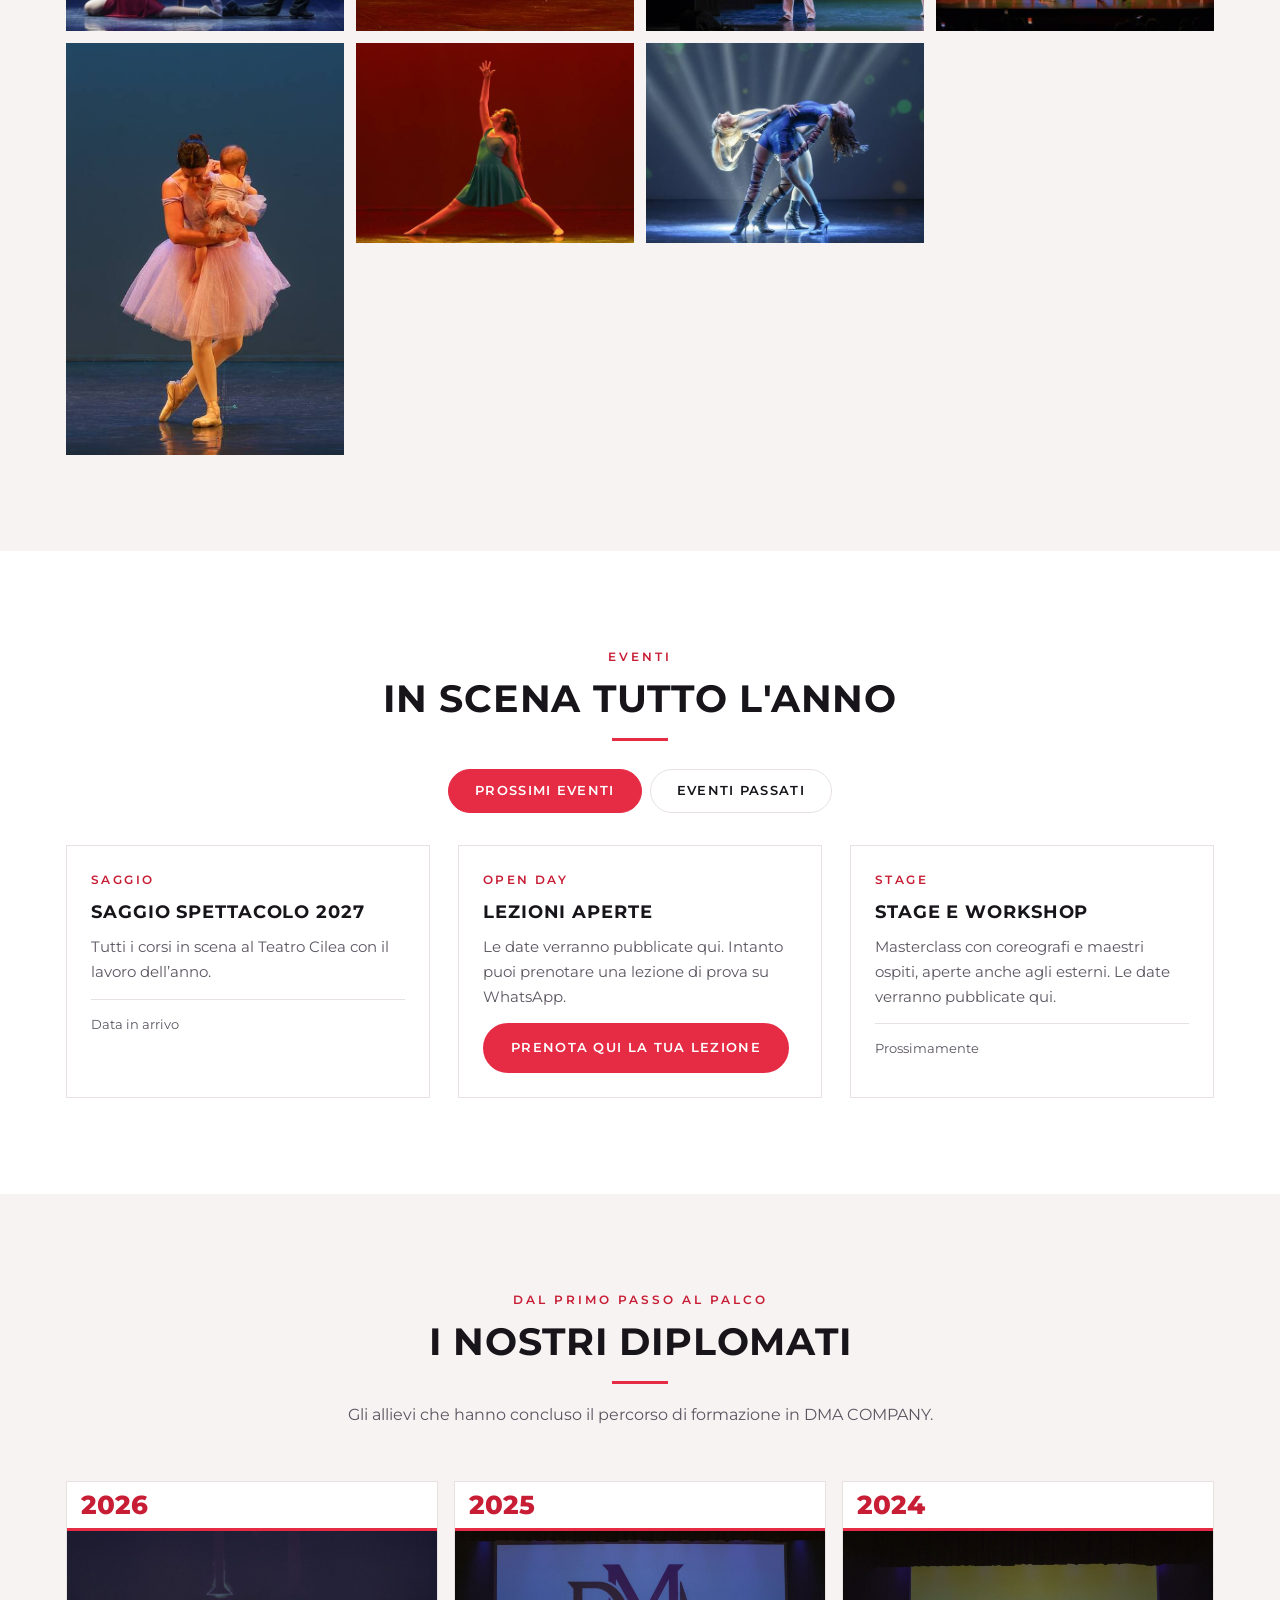
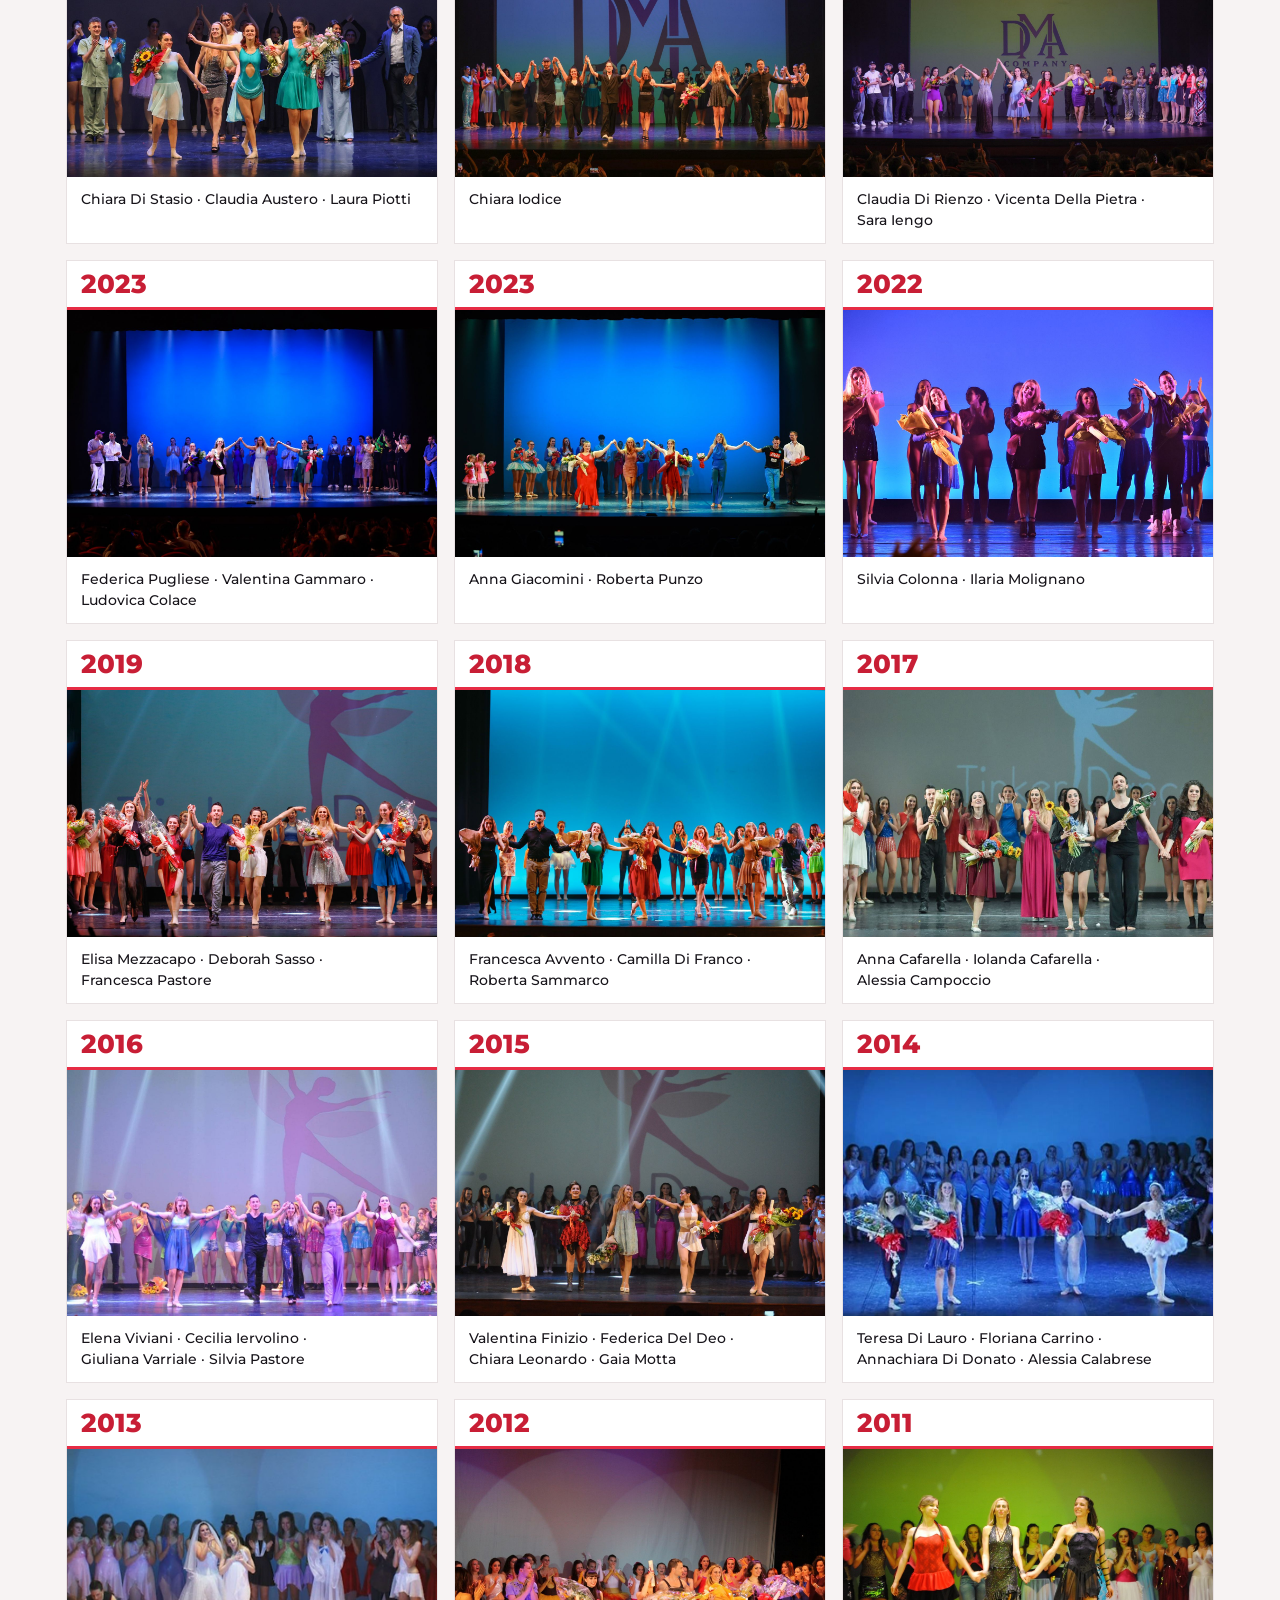
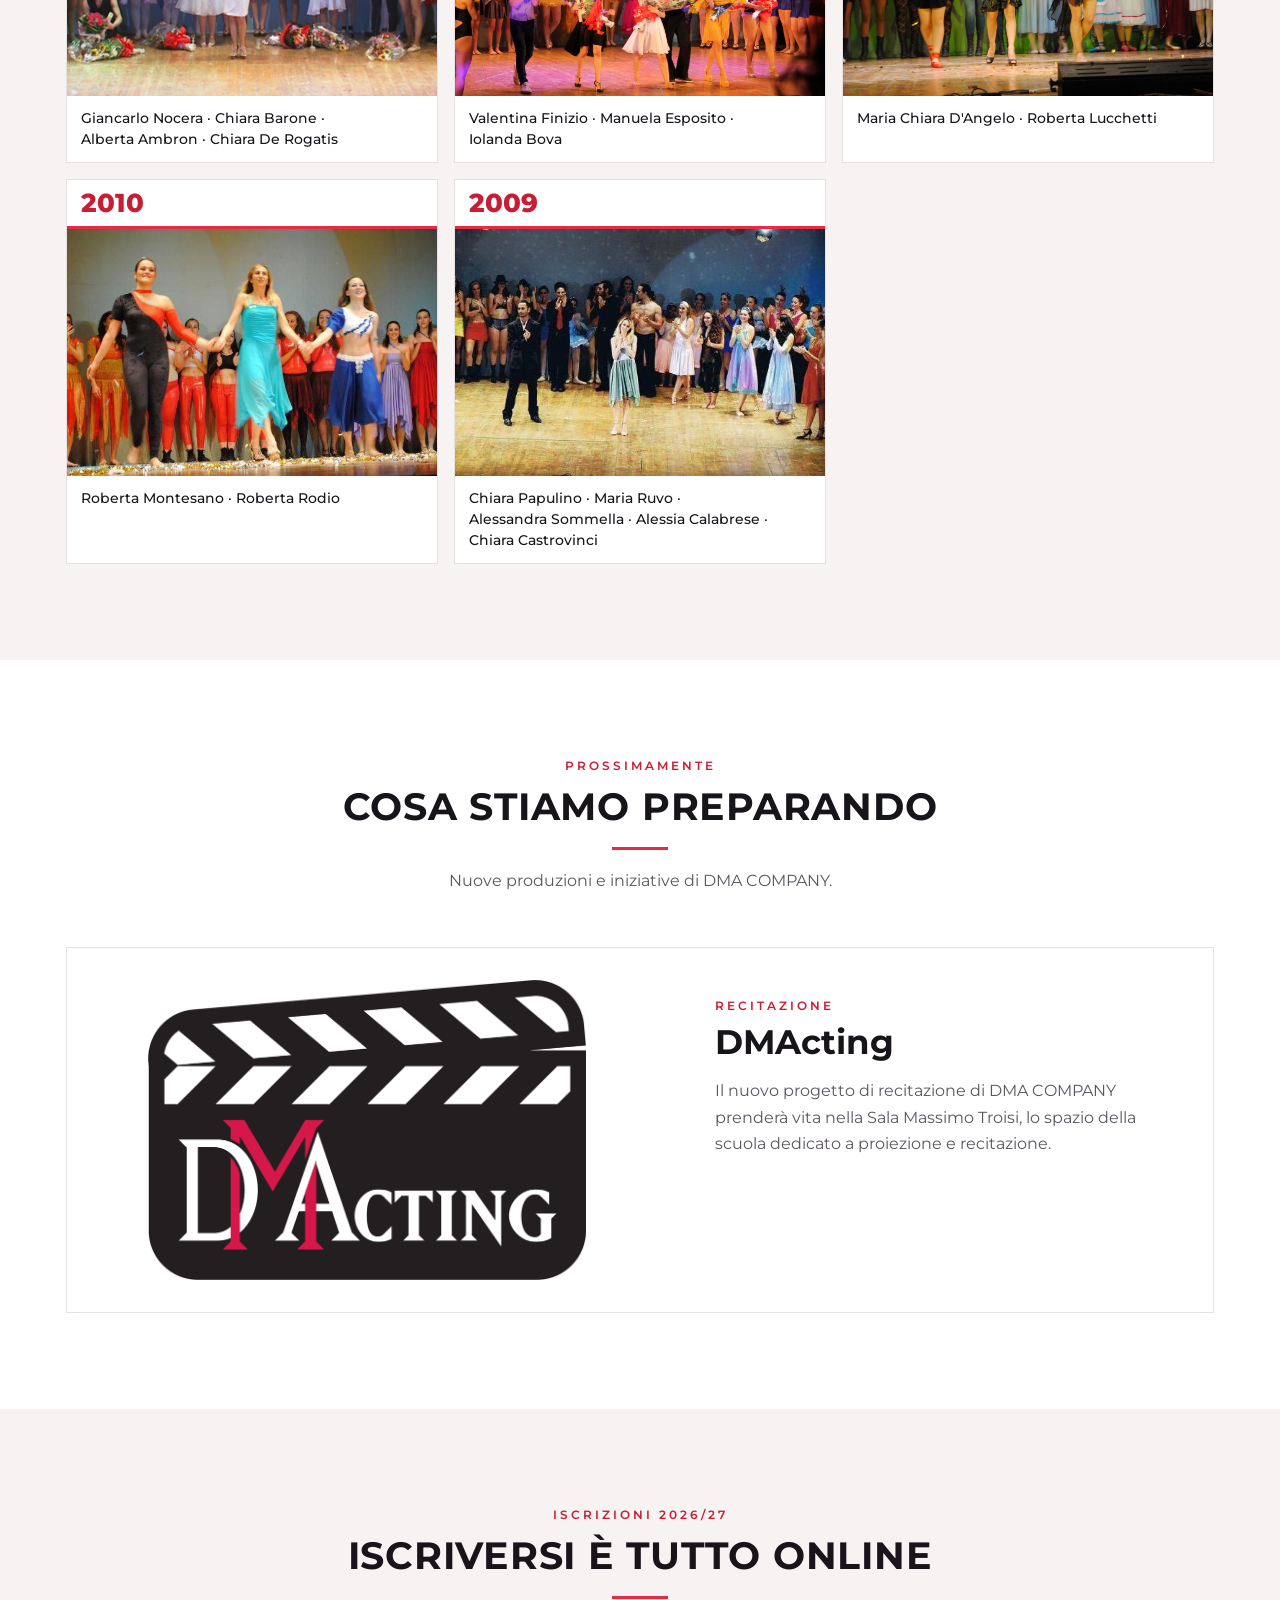
==== commit 72991aea: "Diplomati 2015: Federica Del Deo Co-Authored-By: Claude Opus 5.5 <noreply@anthropic.com> Claude-Sess" ====
--- a/index.html
+++ b/index.html
@@ -292,7 +292,7 @@
 
 <section id="diplomati" class="alt"><div class="wrap">
  <div class="head"><div class="kick">Dal primo passo al palco</div><h2>I nostri diplomati</h2><p>Gli allievi che hanno concluso il percorso di formazione in DMA COMPANY.</p></div>
- <div class="dgal"><figure><div class="dy">2026</div><button class="g" data-src="dipl/2026.jpg" style="background-image:url(dipl/2026.jpg)" aria-label="Diplomi 2026"></button><figcaption><span><span class="nm">Chiara Di Stasio</span> · <span class="nm">Claudia Austero</span> · <span class="nm">Laura Piotti</span></span></figcaption></figure><figure><div class="dy">2025</div><button class="g" data-src="dipl/2025.jpg" style="background-image:url(dipl/2025.jpg)" aria-label="Diplomi 2025"></button><figcaption><span><span class="nm">Chiara Iodice</span></span></figcaption></figure><figure><div class="dy">2024</div><button class="g" data-src="dipl/2024.jpg" style="background-image:url(dipl/2024.jpg)" aria-label="Diplomi 2024"></button><figcaption><span><span class="nm">Claudia Di Rienzo</span> · <span class="nm">Vicenta Della Pietra</span> · <span class="nm">Sara Iengo</span></span></figcaption></figure><figure><div class="dy">2023</div><button class="g" data-src="dipl/2023-2.jpg" style="background-image:url(dipl/2023-2.jpg)" aria-label="Diplomi 2023"></button><figcaption><span><span class="nm">Federica Pugliese</span> · <span class="nm">Valentina Gammaro</span> · <span class="nm">Ludovica Colace</span></span></figcaption></figure><figure><div class="dy">2023</div><button class="g" data-src="dipl/2023-1.jpg" style="background-image:url(dipl/2023-1.jpg)" aria-label="Diplomi 2023"></button><figcaption><span><span class="nm">Anna Giacomini</span> · <span class="nm">Roberta Punzo</span></span></figcaption></figure><figure><div class="dy">2022</div><button class="g" data-src="dipl/2022.jpg" style="background-image:url(dipl/2022.jpg)" aria-label="Diplomi 2022"></button><figcaption><span><span class="nm">Silvia Colonna</span> · <span class="nm">Ilaria Molignano</span></span></figcaption></figure><figure><div class="dy">2019</div><button class="g" data-src="dipl/2019.jpg" style="background-image:url(dipl/2019.jpg)" aria-label="Diplomi 2019"></button><figcaption><span><span class="nm">Elisa Mezzacapo</span> · <span class="nm">Deborah Sasso</span> · <span class="nm">Francesca Pastore</span></span></figcaption></figure><figure><div class="dy">2018</div><button class="g" data-src="dipl/2018.jpg" style="background-image:url(dipl/2018.jpg)" aria-label="Diplomi 2018"></button><figcaption><span><span class="nm">Francesca Avvento</span> · <span class="nm">Camilla Di Franco</span> · <span class="nm">Roberta Sammarco</span></span></figcaption></figure><figure><div class="dy">2017</div><button class="g" data-src="dipl/2017.jpg" style="background-image:url(dipl/2017.jpg)" aria-label="Diplomi 2017"></button><figcaption><span><span class="nm">Anna Cafarella</span> · <span class="nm">Iolanda Cafarella</span> · <span class="nm">Alessia Campoccio</span></span></figcaption></figure><figure><div class="dy">2016</div><button class="g" data-src="dipl/2016.jpg" style="background-image:url(dipl/2016.jpg)" aria-label="Diplomi 2016"></button><figcaption><span><span class="nm">Elena Viviani</span> · <span class="nm">Cecilia Iervolino</span> · <span class="nm">Giuliana Varriale</span> · <span class="nm">Silvia Pastore</span></span></figcaption></figure><figure><div class="dy">2015</div><button class="g" data-src="dipl/2015.jpg" style="background-image:url(dipl/2015.jpg)" aria-label="Diplomi 2015"></button><figcaption><span><span class="nm">Valentina Finizio</span> · <span class="nm">Chiara Leonardo</span> · <span class="nm">Gaia Motta</span></span></figcaption></figure><figure><div class="dy">2014</div><button class="g" data-src="dipl/2014.jpg" style="background-image:url(dipl/2014.jpg)" aria-label="Diplomi 2014"></button><figcaption><span><span class="nm">Teresa Di Lauro</span> · <span class="nm">Floriana Carrino</span> · <span class="nm">Annachiara Di Donato</span> · <span class="nm">Alessia Calabrese</span></span></figcaption></figure><figure><div class="dy">2013</div><button class="g" data-src="dipl/2013.jpg" style="background-image:url(dipl/2013.jpg)" aria-label="Diplomi 2013"></button><figcaption><span><span class="nm">Giancarlo Nocera</span> · <span class="nm">Chiara Barone</span> · <span class="nm">Alberta Ambron</span> · <span class="nm">Chiara De Rogatis</span></span></figcaption></figure><figure><div class="dy">2012</div><button class="g" data-src="dipl/2012.jpg" style="background-image:url(dipl/2012.jpg)" aria-label="Diplomi 2012"></button><figcaption><span><span class="nm">Valentina Finizio</span> · <span class="nm">Manuela Esposito</span> · <span class="nm">Iolanda Bova</span></span></figcaption></figure><figure><div class="dy">2011</div><button class="g" data-src="dipl/2011.jpg" style="background-image:url(dipl/2011.jpg)" aria-label="Diplomi 2011"></button><figcaption><span><span class="nm">Maria Chiara D'Angelo</span> · <span class="nm">Roberta Lucchetti</span></span></figcaption></figure><figure><div class="dy">2010</div><button class="g" data-src="dipl/2010.jpg" style="background-image:url(dipl/2010.jpg)" aria-label="Diplomi 2010"></button><figcaption><span><span class="nm">Roberta Montesano</span> · <span class="nm">Roberta Rodio</span></span></figcaption></figure><figure><div class="dy">2009</div><button class="g" data-src="dipl/2009.jpg" style="background-image:url(dipl/2009.jpg)" aria-label="Diplomi 2009"></button><figcaption><span><span class="nm">Chiara Papulino</span> · <span class="nm">Maria Ruvo</span> · <span class="nm">Alessandra Sommella</span> · <span class="nm">Alessia Calabrese</span> · <span class="nm">Chiara Castrovinci</span></span></figcaption></figure></div>
+ <div class="dgal"><figure><div class="dy">2026</div><button class="g" data-src="dipl/2026.jpg" style="background-image:url(dipl/2026.jpg)" aria-label="Diplomi 2026"></button><figcaption><span><span class="nm">Chiara Di Stasio</span> · <span class="nm">Claudia Austero</span> · <span class="nm">Laura Piotti</span></span></figcaption></figure><figure><div class="dy">2025</div><button class="g" data-src="dipl/2025.jpg" style="background-image:url(dipl/2025.jpg)" aria-label="Diplomi 2025"></button><figcaption><span><span class="nm">Chiara Iodice</span></span></figcaption></figure><figure><div class="dy">2024</div><button class="g" data-src="dipl/2024.jpg" style="background-image:url(dipl/2024.jpg)" aria-label="Diplomi 2024"></button><figcaption><span><span class="nm">Claudia Di Rienzo</span> · <span class="nm">Vicenta Della Pietra</span> · <span class="nm">Sara Iengo</span></span></figcaption></figure><figure><div class="dy">2023</div><button class="g" data-src="dipl/2023-2.jpg" style="background-image:url(dipl/2023-2.jpg)" aria-label="Diplomi 2023"></button><figcaption><span><span class="nm">Federica Pugliese</span> · <span class="nm">Valentina Gammaro</span> · <span class="nm">Ludovica Colace</span></span></figcaption></figure><figure><div class="dy">2023</div><button class="g" data-src="dipl/2023-1.jpg" style="background-image:url(dipl/2023-1.jpg)" aria-label="Diplomi 2023"></button><figcaption><span><span class="nm">Anna Giacomini</span> · <span class="nm">Roberta Punzo</span></span></figcaption></figure><figure><div class="dy">2022</div><button class="g" data-src="dipl/2022.jpg" style="background-image:url(dipl/2022.jpg)" aria-label="Diplomi 2022"></button><figcaption><span><span class="nm">Silvia Colonna</span> · <span class="nm">Ilaria Molignano</span></span></figcaption></figure><figure><div class="dy">2019</div><button class="g" data-src="dipl/2019.jpg" style="background-image:url(dipl/2019.jpg)" aria-label="Diplomi 2019"></button><figcaption><span><span class="nm">Elisa Mezzacapo</span> · <span class="nm">Deborah Sasso</span> · <span class="nm">Francesca Pastore</span></span></figcaption></figure><figure><div class="dy">2018</div><button class="g" data-src="dipl/2018.jpg" style="background-image:url(dipl/2018.jpg)" aria-label="Diplomi 2018"></button><figcaption><span><span class="nm">Francesca Avvento</span> · <span class="nm">Camilla Di Franco</span> · <span class="nm">Roberta Sammarco</span></span></figcaption></figure><figure><div class="dy">2017</div><button class="g" data-src="dipl/2017.jpg" style="background-image:url(dipl/2017.jpg)" aria-label="Diplomi 2017"></button><figcaption><span><span class="nm">Anna Cafarella</span> · <span class="nm">Iolanda Cafarella</span> · <span class="nm">Alessia Campoccio</span></span></figcaption></figure><figure><div class="dy">2016</div><button class="g" data-src="dipl/2016.jpg" style="background-image:url(dipl/2016.jpg)" aria-label="Diplomi 2016"></button><figcaption><span><span class="nm">Elena Viviani</span> · <span class="nm">Cecilia Iervolino</span> · <span class="nm">Giuliana Varriale</span> · <span class="nm">Silvia Pastore</span></span></figcaption></figure><figure><div class="dy">2015</div><button class="g" data-src="dipl/2015.jpg" style="background-image:url(dipl/2015.jpg)" aria-label="Diplomi 2015"></button><figcaption><span><span class="nm">Valentina Finizio</span> · <span class="nm">Federica Del Deo</span> · <span class="nm">Chiara Leonardo</span> · <span class="nm">Gaia Motta</span></span></figcaption></figure><figure><div class="dy">2014</div><button class="g" data-src="dipl/2014.jpg" style="background-image:url(dipl/2014.jpg)" aria-label="Diplomi 2014"></button><figcaption><span><span class="nm">Teresa Di Lauro</span> · <span class="nm">Floriana Carrino</span> · <span class="nm">Annachiara Di Donato</span> · <span class="nm">Alessia Calabrese</span></span></figcaption></figure><figure><div class="dy">2013</div><button class="g" data-src="dipl/2013.jpg" style="background-image:url(dipl/2013.jpg)" aria-label="Diplomi 2013"></button><figcaption><span><span class="nm">Giancarlo Nocera</span> · <span class="nm">Chiara Barone</span> · <span class="nm">Alberta Ambron</span> · <span class="nm">Chiara De Rogatis</span></span></figcaption></figure><figure><div class="dy">2012</div><button class="g" data-src="dipl/2012.jpg" style="background-image:url(dipl/2012.jpg)" aria-label="Diplomi 2012"></button><figcaption><span><span class="nm">Valentina Finizio</span> · <span class="nm">Manuela Esposito</span> · <span class="nm">Iolanda Bova</span></span></figcaption></figure><figure><div class="dy">2011</div><button class="g" data-src="dipl/2011.jpg" style="background-image:url(dipl/2011.jpg)" aria-label="Diplomi 2011"></button><figcaption><span><span class="nm">Maria Chiara D'Angelo</span> · <span class="nm">Roberta Lucchetti</span></span></figcaption></figure><figure><div class="dy">2010</div><button class="g" data-src="dipl/2010.jpg" style="background-image:url(dipl/2010.jpg)" aria-label="Diplomi 2010"></button><figcaption><span><span class="nm">Roberta Montesano</span> · <span class="nm">Roberta Rodio</span></span></figcaption></figure><figure><div class="dy">2009</div><button class="g" data-src="dipl/2009.jpg" style="background-image:url(dipl/2009.jpg)" aria-label="Diplomi 2009"></button><figcaption><span><span class="nm">Chiara Papulino</span> · <span class="nm">Maria Ruvo</span> · <span class="nm">Alessandra Sommella</span> · <span class="nm">Alessia Calabrese</span> · <span class="nm">Chiara Castrovinci</span></span></figcaption></figure></div>
 </div></section>
 
 <section id="progetti"><div class="wrap">
